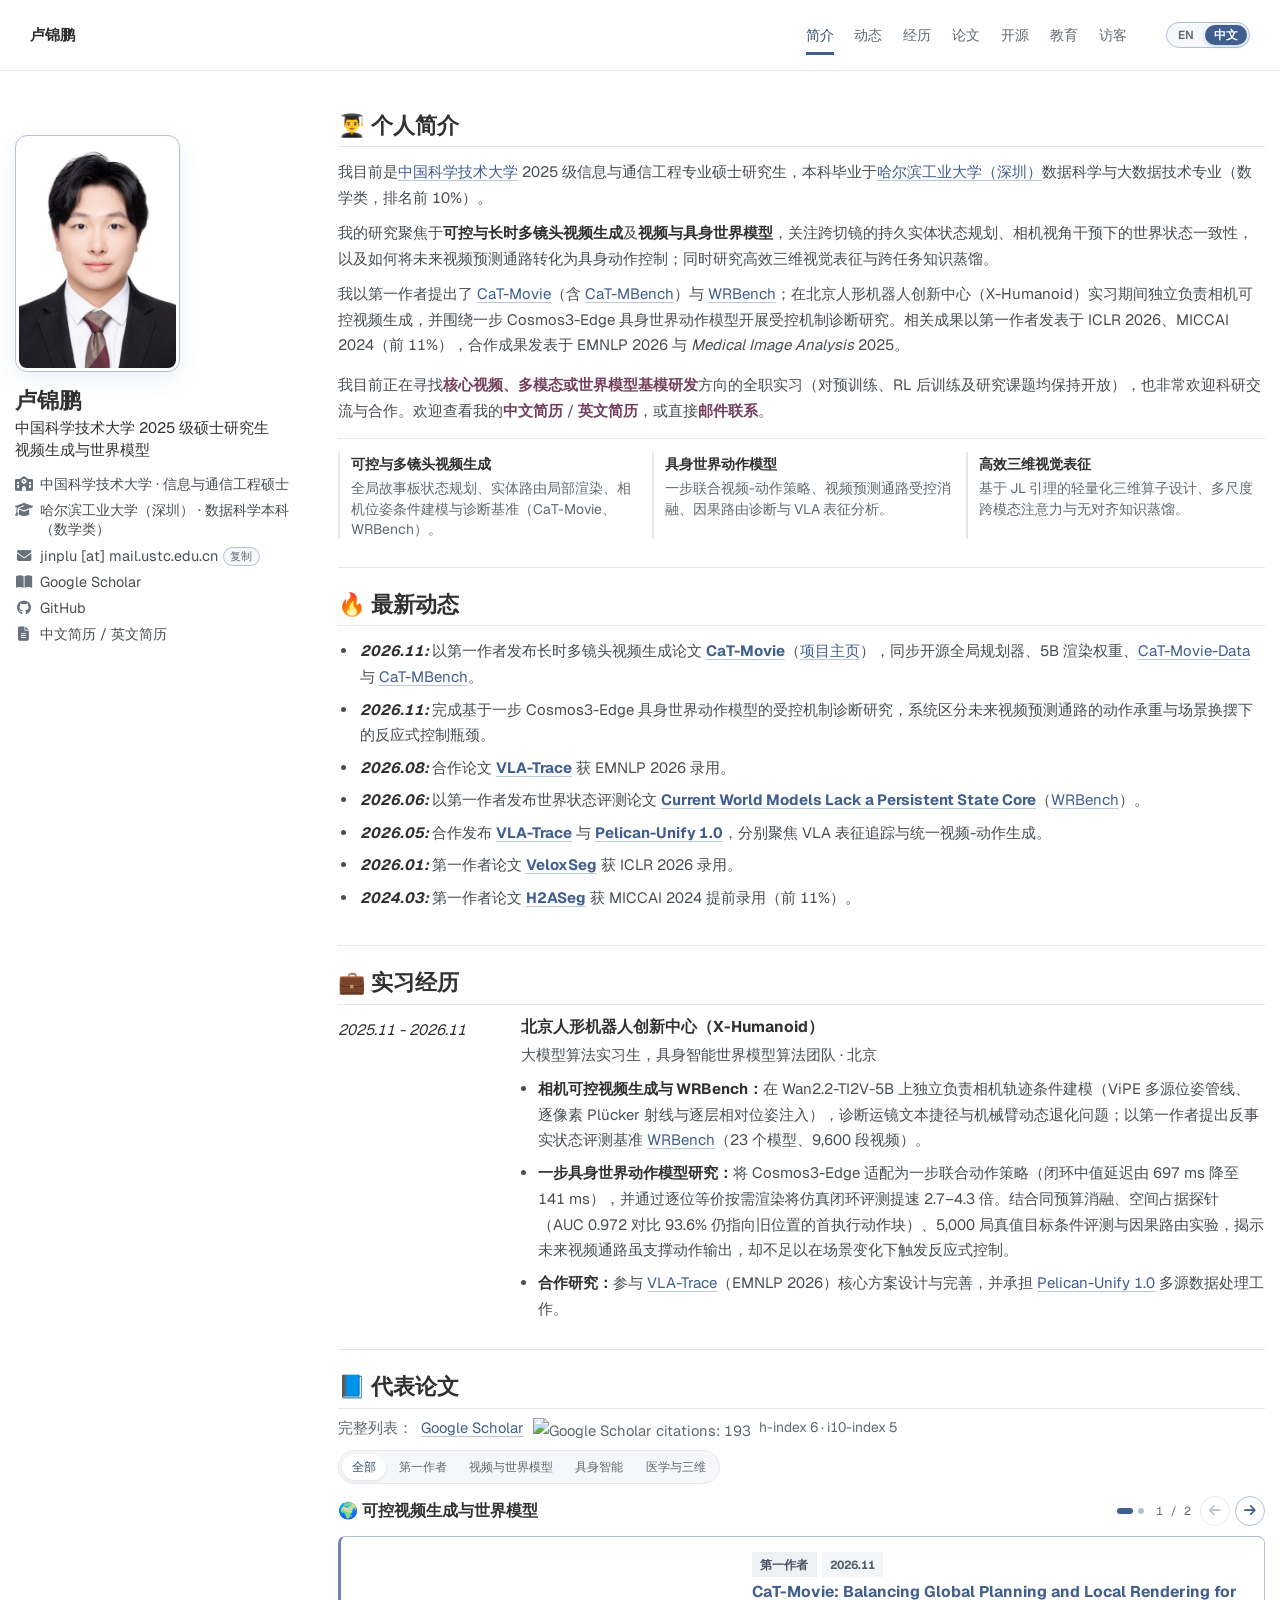
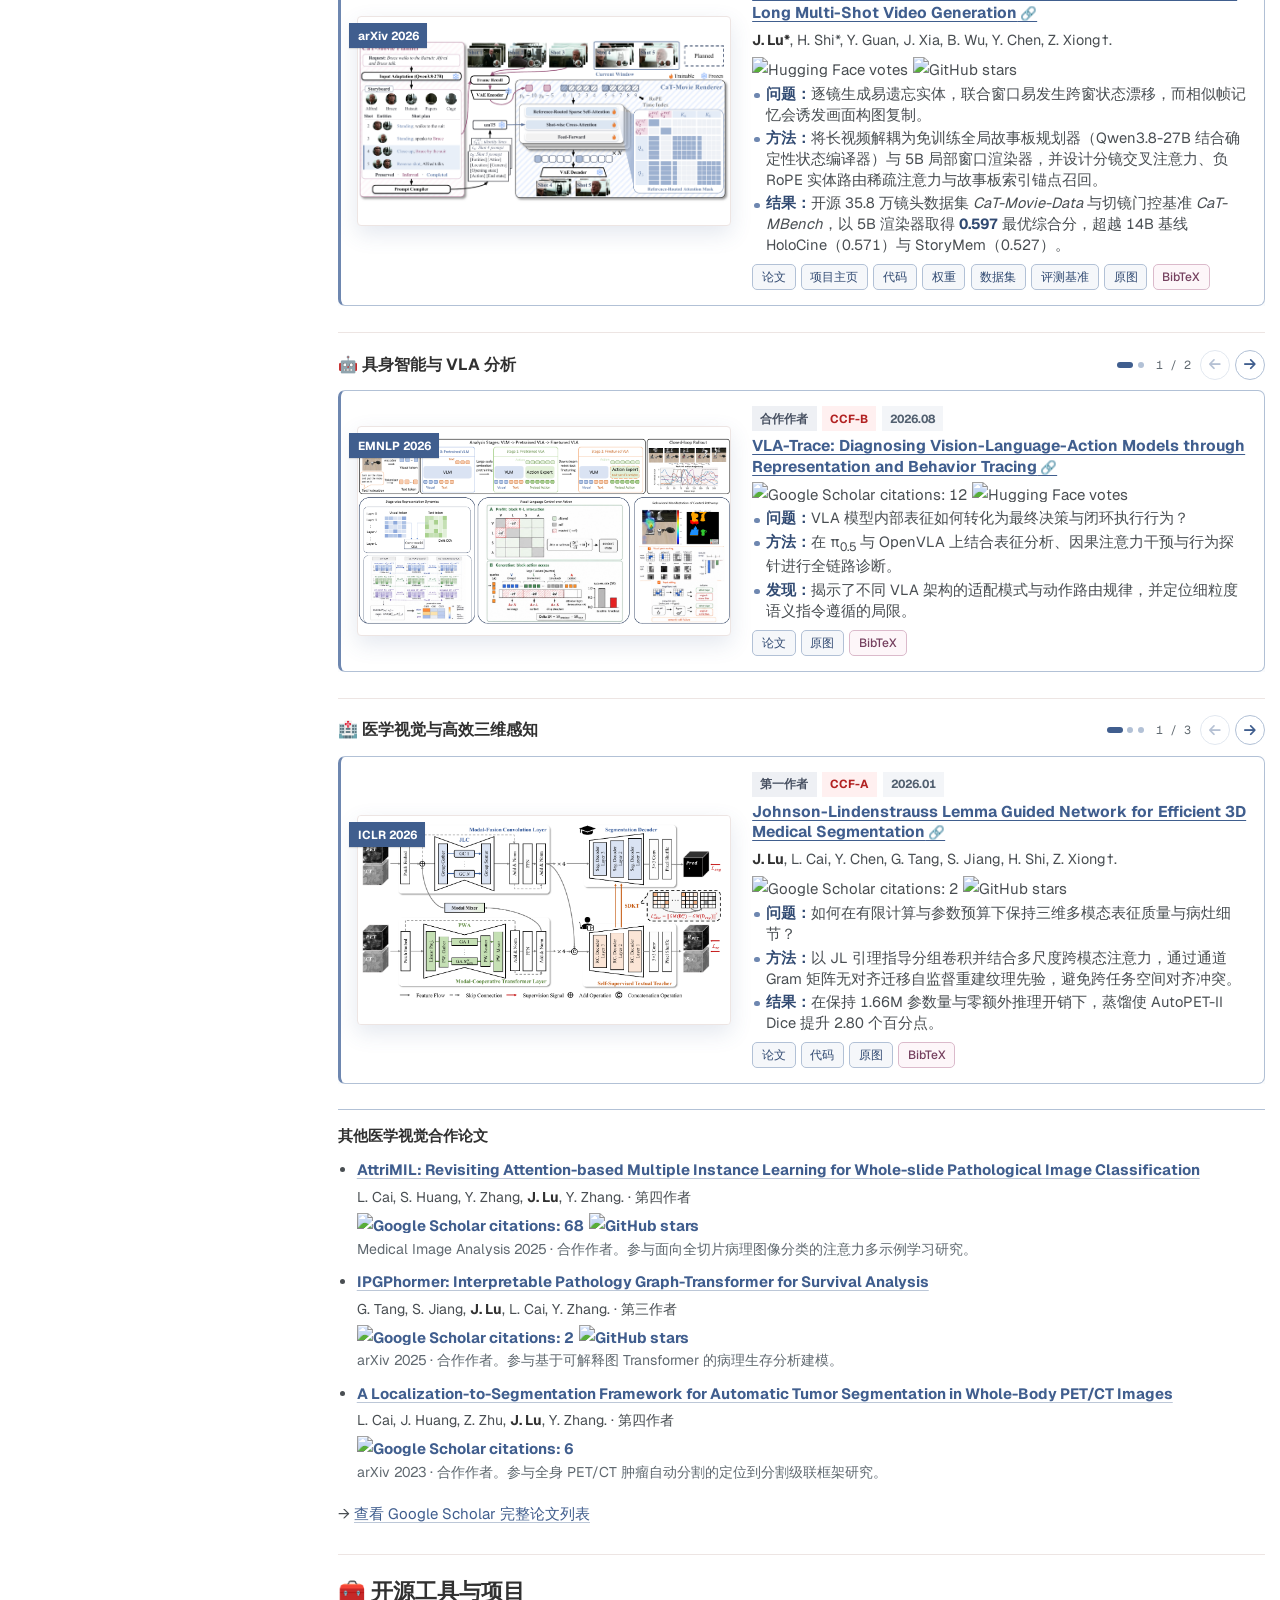
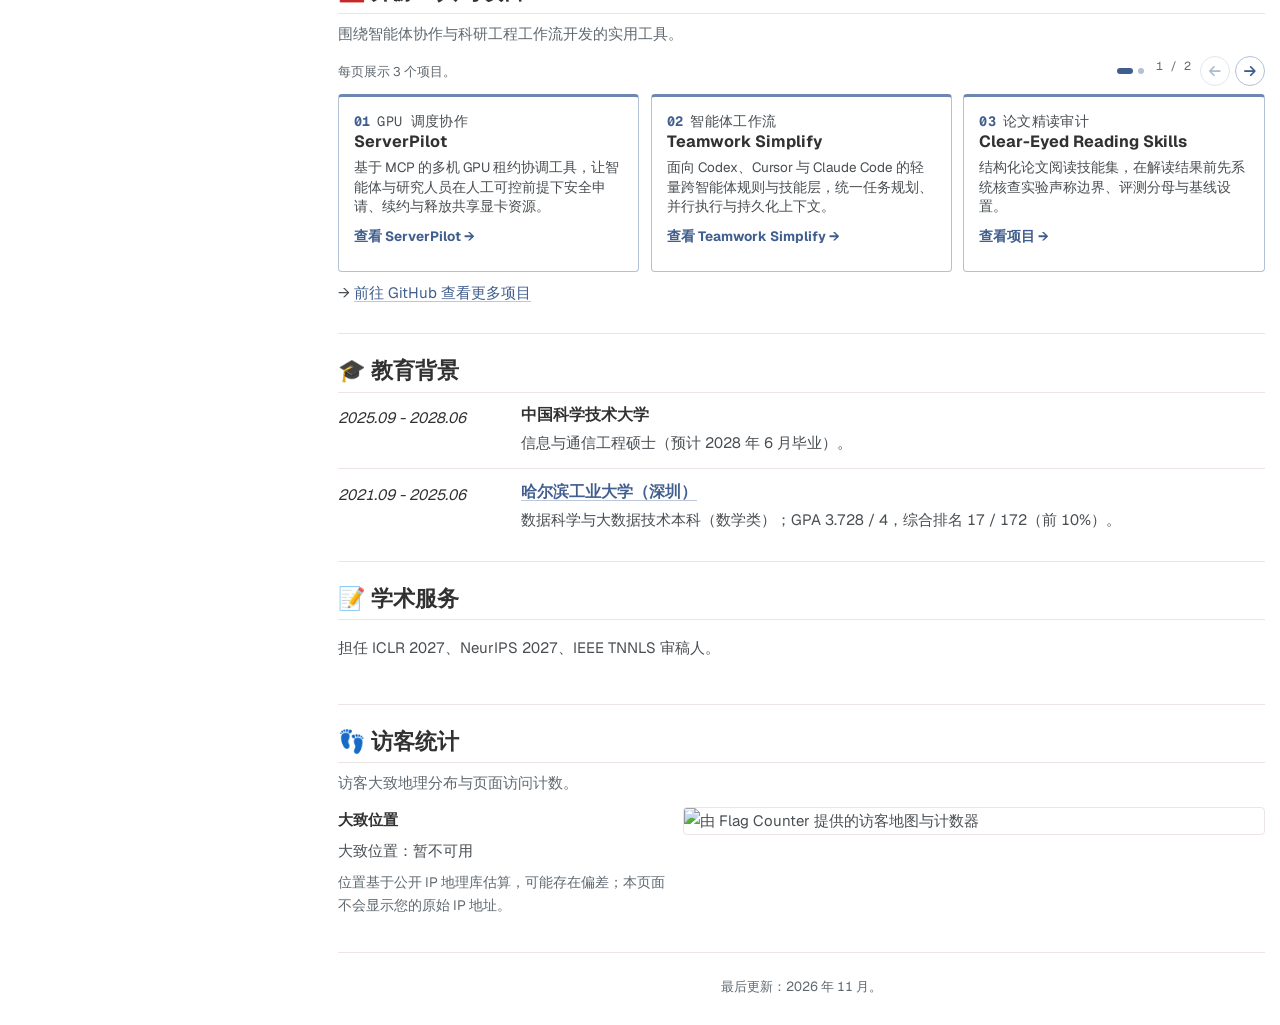
==== zh.html @ 99c49405 "Note 2025 M.S. cohort and remove bold emphasis on Cosmos3-Edge" ====
<!doctype html>
<html lang="zh-CN">
  <head>
    <meta charset="utf-8">
    <meta name="viewport" content="width=device-width, initial-scale=1">
    <title>卢锦鹏 | 可控视频生成与世界模型</title>
    <meta
      name="description"
      content="卢锦鹏，中国科学技术大学 2025 级硕士研究生，研究方向为可控与长时多镜头视频生成、视频与具身世界模型。"
    >
    <meta name="author" content="卢锦鹏">
    <meta property="og:title" content="卢锦鹏 | 学术个人主页">
    <meta property="og:description" content="可控多镜头视频生成、视频与具身世界模型及高效三维视觉表征。">
    <meta property="og:type" content="profile">
    <meta property="og:image" content="assets/img/profile.jpg">
    <link rel="alternate" hreflang="en" href="index.html">
    <link rel="alternate" hreflang="zh-CN" href="zh.html">
    <link rel="preconnect" href="https://fonts.googleapis.com">
    <link rel="preconnect" href="https://fonts.gstatic.com" crossorigin>
    <link href="https://fonts.googleapis.com/css2?family=Geist:wght@400;500;600;700&amp;family=Geist+Mono:wght@400;500&amp;display=swap" rel="stylesheet">
    <link rel="stylesheet" href="https://cdnjs.cloudflare.com/ajax/libs/font-awesome/6.5.2/css/all.min.css">
    <link rel="stylesheet" href="assets/css/styles.css?v=20261122-bilingual">
  </head>
  <body>
    <header class="site-header" id="site-header">
      <div class="scroll-progress" id="scroll-progress" aria-hidden="true"></div>
      <nav class="navbar" aria-label="主导航">
        <a class="brand" href="#about">卢锦鹏</a>
        <div class="nav-actions">
          <div class="lang-switch" role="group" aria-label="语言切换">
            <a class="lang-switch-btn" href="index.html" lang="en" data-lang-switch>EN</a>
            <a class="lang-switch-btn is-active" href="zh.html" lang="zh-CN" aria-current="page">中文</a>
          </div>
          <button class="nav-toggle" type="button" aria-label="展开或收起导航菜单" aria-expanded="false" aria-controls="primary-navigation">
            <span></span>
            <span></span>
            <span></span>
          </button>
        </div>
        <div class="nav-links" id="primary-navigation">
          <a href="#about">简介</a>
          <a href="#news">动态</a>
          <a href="#experience">经历</a>
          <a href="#publications">论文</a>
          <a href="#tools">开源</a>
          <a href="#education">教育</a>
          <a href="#visitors">访客</a>
        </div>
      </nav>
    </header>

    <main class="site-layout">
      <aside class="profile-column" aria-label="个人资料">
        <section class="profile-card">
          <img class="avatar" src="assets/img/profile.jpg" alt="卢锦鹏个人照片">
          <h1>卢锦鹏</h1>
          <p class="profile-role">中国科学技术大学 2025 级硕士研究生<br>视频生成与世界模型</p>

          <ul class="profile-links" aria-label="个人链接">
            <li>
              <i class="fa-solid fa-school" aria-hidden="true"></i>
              <span>中国科学技术大学 · 信息与通信工程硕士</span>
            </li>
            <li>
              <i class="fa-solid fa-graduation-cap" aria-hidden="true"></i>
              <span><a href="https://www.hitsz.edu.cn/" target="_blank" rel="noopener">哈尔滨工业大学（深圳）</a> · 数据科学本科（数学类）</span>
            </li>
            <li>
              <i class="fa-solid fa-envelope" aria-hidden="true"></i>
              <span class="email-row">
                <a href="mailto:jinplu@mail.ustc.edu.cn">jinplu [at] mail.ustc.edu.cn</a>
                <button class="copy-email-btn" type="button" id="copy-email-btn" data-email="jinplu@mail.ustc.edu.cn" aria-label="复制邮箱地址">复制</button>
              </span>
            </li>
            <li>
              <i class="fa-solid fa-book-open" aria-hidden="true"></i>
              <a href="https://scholar.google.com/citations?user=wnc_GPkAAAAJ&amp;hl=en" target="_blank" rel="noopener">
                Google Scholar
              </a>
            </li>
            <li>
              <i class="fa-brands fa-github" aria-hidden="true"></i>
              <a href="https://github.com/JinPLu?tab=repositories" target="_blank" rel="noopener">
                GitHub
              </a>
            </li>
            <li>
              <i class="fa-solid fa-file-lines" aria-hidden="true"></i>
              <span>
                <a href="docs/jinpeng-lu-cv-cn.pdf" target="_blank" rel="noopener">中文简历</a>
                /
                <a href="docs/jinpeng-lu-cv-en.pdf" target="_blank" rel="noopener">英文简历</a>
              </span>
            </li>
          </ul>
        </section>
      </aside>

      <div class="content-column">
        <section id="about" class="section about-section">
          <h2>👨‍🎓 个人简介</h2>
          <div class="about-copy">
            <p>
              我目前是<a href="https://www.ustc.edu.cn/" target="_blank" rel="noopener">中国科学技术大学</a> 2025 级信息与通信工程专业硕士研究生，本科毕业于<a href="https://www.hitsz.edu.cn/" target="_blank" rel="noopener">哈尔滨工业大学（深圳）</a>数据科学与大数据技术专业（数学类，排名前 10%）。
            </p>
            <p>
              我的研究聚焦于<strong>可控与长时多镜头视频生成</strong>及<strong>视频与具身世界模型</strong>，关注跨切镜的持久实体状态规划、相机视角干预下的世界状态一致性，以及如何将未来视频预测通路转化为具身动作控制；同时研究高效三维视觉表征与跨任务知识蒸馏。
            </p>
            <p>
              我以第一作者提出了 <a href="https://jinplu.github.io/CaT-Movie/" target="_blank" rel="noopener">CaT-Movie</a>（含 <a href="https://huggingface.co/datasets/JinPLU/CaT-MBench" target="_blank" rel="noopener">CaT-MBench</a>）与 <a href="https://jinplu.github.io/WRBench/" target="_blank" rel="noopener">WRBench</a>；在北京人形机器人创新中心（X-Humanoid）实习期间独立负责相机可控视频生成，并围绕一步 Cosmos3-Edge 具身世界动作模型开展受控机制诊断研究。相关成果以第一作者发表于 ICLR 2026、MICCAI 2024（前 11%），合作成果发表于 EMNLP 2026 与 <em>Medical Image Analysis</em> 2025。
            </p>
            <p class="current-focus">我目前正在寻找<strong>核心视频、多模态或世界模型基模研发</strong>方向的全职实习（对预训练、RL 后训练及研究课题均保持开放），也非常欢迎科研交流与合作。欢迎查看我的<a href="docs/jinpeng-lu-cv-cn.pdf" target="_blank" rel="noopener">中文简历</a> / <a href="docs/jinpeng-lu-cv-en.pdf" target="_blank" rel="noopener">英文简历</a>，或直接<a href="mailto:jinplu@mail.ustc.edu.cn">邮件联系</a>。</p>
          </div>

          <ul class="quick-facts" aria-label="研究方向">
            <li>
              <strong>可控与多镜头视频生成</strong>
              <span>全局故事板状态规划、实体路由局部渲染、相机位姿条件建模与诊断基准（CaT-Movie、WRBench）。</span>
            </li>
            <li>
              <strong>具身世界动作模型</strong>
              <span>一步联合视频-动作策略、视频预测通路受控消融、因果路由诊断与 VLA 表征分析。</span>
            </li>
            <li>
              <strong>高效三维视觉表征</strong>
              <span>基于 JL 引理的轻量化三维算子设计、多尺度跨模态注意力与无对齐知识蒸馏。</span>
            </li>
          </ul>
        </section>

        <section id="news" class="section reveal-item">
          <div class="section-heading">
            <h2>🔥 最新动态</h2>
          </div>
          <ul class="news-list">
            <li><time>2026.11</time><span>以第一作者发布长时多镜头视频生成论文 <strong><a href="https://arxiv.org/abs/2611.25620" target="_blank" rel="noopener">CaT-Movie</a></strong>（<a href="https://jinplu.github.io/CaT-Movie/" target="_blank" rel="noopener">项目主页</a>），同步开源全局规划器、5B 渲染权重、<a href="https://huggingface.co/datasets/JinPLU/CaT-Movie-Data" target="_blank" rel="noopener">CaT-Movie-Data</a> 与 <a href="https://huggingface.co/datasets/JinPLU/CaT-MBench" target="_blank" rel="noopener">CaT-MBench</a>。</span></li>
            <li><time>2026.11</time><span>完成基于一步 Cosmos3-Edge 具身世界动作模型的受控机制诊断研究，系统区分未来视频预测通路的动作承重与场景换摆下的反应式控制瓶颈。</span></li>
            <li><time>2026.08</time><span>合作论文 <strong><a href="https://arxiv.org/abs/2605.30117" target="_blank" rel="noopener">VLA-Trace</a></strong> 获 EMNLP 2026 录用。</span></li>
            <li><time>2026.06</time><span>以第一作者发布世界状态评测论文 <strong><a href="https://arxiv.org/abs/2606.20545" target="_blank" rel="noopener">Current World Models Lack a Persistent State Core</a></strong>（<a href="https://jinplu.github.io/WRBench/" target="_blank" rel="noopener">WRBench</a>）。</span></li>
            <li><time>2026.05</time><span>合作发布 <strong><a href="https://arxiv.org/abs/2605.30117" target="_blank" rel="noopener">VLA-Trace</a></strong> 与 <strong><a href="https://arxiv.org/abs/2605.15153" target="_blank" rel="noopener">Pelican-Unify 1.0</a></strong>，分别聚焦 VLA 表征追踪与统一视频-动作生成。</span></li>
            <li><time>2026.01</time><span>第一作者论文 <strong><a href="https://arxiv.org/abs/2509.22307" target="_blank" rel="noopener">VeloxSeg</a></strong> 获 ICLR 2026 录用。</span></li>
            <li><time>2024.03</time><span>第一作者论文 <strong><a href="https://doi.org/10.1007/978-3-031-72111-3_30" target="_blank" rel="noopener">H2ASeg</a></strong> 获 MICCAI 2024 提前录用（前 11%）。</span></li>
          </ul>
        </section>

        <section id="experience" class="section reveal-item">
          <div class="section-heading">
            <h2>💼 实习经历</h2>
          </div>
          <div class="timeline">
            <article class="timeline-item">
              <div class="timeline-date">2025.11 - 2026.11</div>
              <div>
                <h3>北京人形机器人创新中心（X-Humanoid）</h3>
                <p>大模型算法实习生，具身智能世界模型算法团队 · 北京</p>
                <ul class="experience-details">
                  <li><strong>相机可控视频生成与 WRBench：</strong>在 Wan2.2-TI2V-5B 上独立负责相机轨迹条件建模（ViPE 多源位姿管线、逐像素 Plücker 射线与逐层相对位姿注入），诊断运镜文本捷径与机械臂动态退化问题；以第一作者提出反事实状态评测基准 <a href="https://jinplu.github.io/WRBench/" target="_blank" rel="noopener">WRBench</a>（23 个模型、9,600 段视频）。</li>
                  <li><strong>一步具身世界动作模型研究：</strong>将 Cosmos3-Edge 适配为一步联合动作策略（闭环中值延迟由 697 ms 降至 141 ms），并通过逐位等价按需渲染将仿真闭环评测提速 2.7–4.3 倍。结合同预算消融、空间占据探针（AUC 0.972 对比 93.6% 仍指向旧位置的首执行动作块）、5,000 局真值目标条件评测与因果路由实验，揭示未来视频通路虽支撑动作输出，却不足以在场景变化下触发反应式控制。</li>
                  <li><strong>合作研究：</strong>参与 <a href="https://arxiv.org/abs/2605.30117" target="_blank" rel="noopener">VLA-Trace</a>（EMNLP 2026）核心方案设计与完善，并承担 <a href="https://arxiv.org/abs/2605.15153" target="_blank" rel="noopener">Pelican-Unify 1.0</a> 多源数据处理工作。</li>
                </ul>
              </div>
            </article>
          </div>
        </section>

        <section id="publications" class="section reveal-item">
          <div class="section-heading">
            <h2>📘 代表论文</h2>
            <div class="publications-toolbar">
              <p class="citation-overview">
                完整列表：<a href="https://scholar.google.com/citations?user=wnc_GPkAAAAJ&amp;hl=en" target="_blank" rel="noopener">Google Scholar</a>
                <a class="metric-link" href="https://scholar.google.com/citations?user=wnc_GPkAAAAJ&amp;hl=en" target="_blank" rel="noopener">
                  <img src="https://img.shields.io/badge/citations-193-blue?logo=google-scholar&amp;logoColor=white&amp;style=flat-square" alt="Google Scholar citations: 193">
                </a>
                <span class="citation-stats">h-index 6 · i10-index 5</span>
              </p>
              <div class="pub-filter-tabs" role="toolbar" aria-label="论文筛选">
                <button class="pub-filter-tab is-active" type="button" data-pub-filter="all">全部</button>
                <button class="pub-filter-tab" type="button" data-pub-filter="first">第一作者</button>
                <button class="pub-filter-tab" type="button" data-pub-filter="video">视频与世界模型</button>
                <button class="pub-filter-tab" type="button" data-pub-filter="embodied">具身智能</button>
                <button class="pub-filter-tab" type="button" data-pub-filter="medical">医学与三维</button>
              </div>
            </div>
          </div>

          <div class="publication-fields">
            <div class="publication-field" data-topic-group="video">
              <div class="publication-field-header">
                <h3 class="publication-field-heading">🌍 可控视频生成与世界模型</h3>
                <div class="publication-rail-controls" aria-label="视频生成论文切换">
                  <span class="publication-rail-counter" data-publication-counter aria-live="polite">1 / 2</span>
                  <button class="publication-rail-button" type="button" data-publication-control="previous" aria-label="上一篇视频生成论文">
                    <i class="fa-solid fa-arrow-left" aria-hidden="true"></i>
                  </button>
                  <button class="publication-rail-button" type="button" data-publication-control="next" aria-label="下一篇视频生成论文">
                    <i class="fa-solid fa-arrow-right" aria-hidden="true"></i>
                  </button>
                </div>
              </div>
              <div class="publication-list publication-rail" data-publication-rail tabindex="0" aria-label="视频生成与世界模型论文列表">
                <article class="publication" data-topic="video" data-role="first">
                  <a class="pub-figure" href="assets/papers/cat-movie-overview.png" data-lightbox-img="assets/papers/cat-movie-overview.png" data-lightbox-title="CaT-Movie 框架总览" target="_blank" rel="noopener" aria-label="查看 CaT-Movie 框架总览图">
                    <span class="badge badge-primary">arXiv 2026</span>
                    <img src="assets/papers/cat-movie-overview.png" alt="CaT-Movie 框架总览图：全局故事板规划器、锚点召回与局部窗口渲染器">
                  </a>
                  <div class="pub-body">
                    <div class="pub-meta">
                      <span class="badge badge-role">第一作者</span>
                      <span class="badge badge-period">2026.11</span>
                    </div>
                    <h3><a href="https://arxiv.org/abs/2611.25620" target="_blank" rel="noopener">CaT-Movie: Balancing Global Planning and Local Rendering for Long Multi-Shot Video Generation</a></h3>
                    <p class="authors"><strong>J. Lu*</strong>, H. Shi*, Y. Guan, J. Xia, B. Wu, Y. Chen, Z. Xiong†.</p>
                    <div class="pub-metrics" aria-label="论文指标">
                      <a class="metric-link" href="https://huggingface.co/papers/2611.25620" target="_blank" rel="noopener">
                        <img src="https://img.shields.io/badge/dynamic/json?style=flat-square&amp;label=HF%20votes&amp;query=upvotes&amp;url=https%3A%2F%2Fhuggingface.co%2Fapi%2Fpapers%2F2611.25620&amp;color=405e8e" alt="Hugging Face votes">
                      </a>
                      <a class="metric-link" href="https://github.com/JinPLu/CaT-Movie" target="_blank" rel="noopener">
                        <img src="https://img.shields.io/github/stars/JinPLu/CaT-Movie?style=flat-square&amp;label=Stars&amp;color=405e8e" alt="GitHub stars">
                      </a>
                    </div>
                    <ul class="pub-summary" aria-label="论文摘要">
                      <li><strong>问题：</strong>逐镜生成易遗忘实体，联合窗口易发生跨窗状态漂移，而相似帧记忆会诱发画面构图复制。</li>
                      <li><strong>方法：</strong>将长视频解耦为免训练全局故事板规划器（Qwen3.8-27B 结合确定性状态编译器）与 5B 局部窗口渲染器，并设计分镜交叉注意力、负 RoPE 实体路由稀疏注意力与故事板索引锚点召回。</li>
                      <li><strong>结果：</strong>开源 35.8 万镜头数据集 <em>CaT-Movie-Data</em> 与切镜门控基准 <em>CaT-MBench</em>，以 5B 渲染器取得 <strong>0.597</strong> 最优综合分，超越 14B 基线 HoloCine（0.571）与 StoryMem（0.527）。</li>
                    </ul>
                    <div class="pub-links">
                      <a href="https://arxiv.org/abs/2611.25620" target="_blank" rel="noopener">论文</a>
                      <a href="https://jinplu.github.io/CaT-Movie/" target="_blank" rel="noopener">项目主页</a>
                      <a href="https://github.com/JinPLu/CaT-Movie" target="_blank" rel="noopener">代码</a>
                      <a href="https://huggingface.co/JinPLU/CaT-Movie" target="_blank" rel="noopener">权重</a>
                      <a href="https://huggingface.co/datasets/JinPLU/CaT-Movie-Data" target="_blank" rel="noopener">数据集</a>
                      <a href="https://huggingface.co/datasets/JinPLU/CaT-MBench" target="_blank" rel="noopener">评测基准</a>
                      <a href="assets/papers/cat-movie-overview.png" target="_blank" rel="noopener">原图</a>
                      <button class="bibtex-toggle" type="button" data-bibtex-toggle="bib-catmovie" aria-expanded="false">BibTeX</button>
                    </div>
                    <div class="bibtex-drawer" id="bib-catmovie" hidden>
                      <div class="bibtex-drawer-head">
                        <span>BibTeX</span>
                        <button class="bibtex-copy-btn" type="button" data-bibtex-copy="bib-catmovie">复制</button>
                      </div>
                      <pre>@article{lu2026catmovie,
  title={CaT-Movie: Balancing Global Planning and Local Rendering for Long Multi-Shot Video Generation},
  author={Lu, Jinpeng and Shi, Haoyuan and Guan, Yuanshen and Xia, Jiyuan and Wu, Bin and Chen, Yinda and Xiong, Zhiwei},
  journal={arXiv preprint arXiv:2611.25620},
  year={2026}
}</pre>
                    </div>
                  </div>
                </article>

                <article class="publication" data-topic="video" data-role="first">
                  <a class="pub-figure" href="assets/papers/wrbench-teaser.pdf" data-lightbox-img="assets/papers/previews/wrbench-teaser.png" data-lightbox-title="WRBench：视角变化下的世界状态持久性评测" target="_blank" rel="noopener" aria-label="查看 WRBench 原图">
                    <span class="badge badge-primary">arXiv 2026</span>
                    <img src="assets/papers/previews/wrbench-teaser.png" alt="WRBench 原图：视角变化与状态一致性评测" loading="lazy">
                  </a>
                  <div class="pub-body">
                    <div class="pub-meta">
                      <span class="badge badge-role">第一作者</span>
                      <span class="badge badge-period">2026.06</span>
                    </div>
                    <h3><a href="https://arxiv.org/abs/2606.20545" target="_blank" rel="noopener">Current World Models Lack a Persistent State Core</a></h3>
                    <p class="authors"><strong>J. Lu</strong>, D. Zhu, H. Shi, L. Cai, G. Tang, Y. Chen, J. Cao, D. Tang, Y. Zhang, Y. Dai, X. Ju†.</p>
                    <div class="pub-metrics" aria-label="论文指标">
                      <a class="metric-link" href="https://scholar.google.com/citations?view_op=view_citation&amp;hl=en&amp;user=wnc_GPkAAAAJ&amp;pagesize=100&amp;citation_for_view=wnc_GPkAAAAJ:YsMSGLbcyi4C" target="_blank" rel="noopener">
                        <img src="https://img.shields.io/badge/citations-14-blue?logo=google-scholar&amp;logoColor=white&amp;style=flat-square" alt="Google Scholar citations: 14">
                      </a>
                      <a class="metric-link" href="https://huggingface.co/papers/2606.20545" target="_blank" rel="noopener">
                        <img src="https://img.shields.io/badge/dynamic/json?style=flat-square&amp;label=HF%20votes&amp;query=upvotes&amp;url=https%3A%2F%2Fhuggingface.co%2Fapi%2Fpapers%2F2606.20545&amp;color=405e8e" alt="Hugging Face votes">
                      </a>
                      <a class="metric-link" href="https://github.com/JinPLu/WRBench" target="_blank" rel="noopener">
                        <img src="https://img.shields.io/github/stars/JinPLu/WRBench?style=flat-square&amp;label=Stars&amp;color=405e8e" alt="GitHub stars">
                      </a>
                    </div>
                    <ul class="pub-summary" aria-label="论文摘要">
                      <li><strong>问题：</strong>当相机运动仅改变观察视角时，视频渲染是否真正与底层世界状态演化解耦？</li>
                      <li><strong>方法：</strong>WRBench 统一适配位姿、动作、几何渲染与文本四类原生相机接口，系统拆分相机执行、视觉完整性、可见演化、重现支持与条件终点一致性。</li>
                      <li><strong>发现：</strong>覆盖 23 个模型、9,600 段视频的评测表明，视角移开再返回会显著干扰事件演化，画面质量与重现率提升并不保证终点状态正确。</li>
                    </ul>
                    <div class="pub-links">
                      <a href="https://arxiv.org/abs/2606.20545" target="_blank" rel="noopener">论文</a>
                      <a href="https://jinplu.github.io/WRBench/" target="_blank" rel="noopener">项目主页</a>
                      <a href="https://github.com/JinPLu/WRBench" target="_blank" rel="noopener">代码</a>
                      <a href="https://huggingface.co/collections/WRBench/wrbench-current-world-models-lack-a-persistent-state-core-6a365c717251293c9fc2cc26" target="_blank" rel="noopener">评测资源</a>
                      <a href="https://huggingface.co/spaces/WRBench/wrbench-leaderboard" target="_blank" rel="noopener">榜单</a>
                      <a href="assets/papers/wrbench-teaser.pdf" target="_blank" rel="noopener">原图</a>
                      <button class="bibtex-toggle" type="button" data-bibtex-toggle="bib-wrbench" aria-expanded="false">BibTeX</button>
                    </div>
                    <div class="bibtex-drawer" id="bib-wrbench" hidden>
                      <div class="bibtex-drawer-head">
                        <span>BibTeX</span>
                        <button class="bibtex-copy-btn" type="button" data-bibtex-copy="bib-wrbench">复制</button>
                      </div>
                      <pre>@article{lu2026wrbench,
  title={Current World Models Lack a Persistent State Core},
  author={Lu, Jinpeng and Zhu, Dexu and Shi, Haoyuan and Cai, Linghan and Tang, Guo and Chen, Yinda and Cao, Jie and Tang, Duyu and Zhang, Yi and Dai, Yong and Ju, Xiaozhu},
  journal={arXiv preprint arXiv:2606.20545},
  year={2026}
}</pre>
                    </div>
                  </div>
                </article>
              </div>
            </div>

            <div class="publication-field" data-topic-group="embodied">
              <div class="publication-field-header">
                <h3 class="publication-field-heading">🤖 具身智能与 VLA 分析</h3>
                <div class="publication-rail-controls" aria-label="具身智能论文切换">
                  <span class="publication-rail-counter" data-publication-counter aria-live="polite">1 / 2</span>
                  <button class="publication-rail-button" type="button" data-publication-control="previous" aria-label="上一篇具身智能论文">
                    <i class="fa-solid fa-arrow-left" aria-hidden="true"></i>
                  </button>
                  <button class="publication-rail-button" type="button" data-publication-control="next" aria-label="下一篇具身智能论文">
                    <i class="fa-solid fa-arrow-right" aria-hidden="true"></i>
                  </button>
                </div>
              </div>
              <div class="publication-list publication-rail" data-publication-rail tabindex="0" aria-label="具身智能论文列表">
                <article class="publication" data-topic="embodied" data-role="collab">
                  <a class="pub-figure" href="assets/papers/vlatrace-framework.pdf" data-lightbox-img="assets/papers/previews/vlatrace-framework.png" data-lightbox-title="VLA-Trace 诊断框架" target="_blank" rel="noopener" aria-label="查看 VLA-Trace 原图">
                    <span class="badge badge-primary">EMNLP 2026</span>
                    <img src="assets/papers/previews/vlatrace-framework.png" alt="VLA-Trace 原图：表征与行为追踪框架" loading="lazy">
                  </a>
                  <div class="pub-body">
                    <div class="pub-meta">
                      <span class="badge badge-role">合作作者</span>
                      <span class="badge badge-ccf">CCF-B</span>
                      <span class="badge badge-period">2026.08</span>
                    </div>
                    <h3><a href="https://arxiv.org/abs/2605.30117" target="_blank" rel="noopener">VLA-Trace: Diagnosing Vision-Language-Action Models through Representation and Behavior Tracing</a></h3>
                    <div class="pub-metrics" aria-label="论文指标">
                      <a class="metric-link" href="https://scholar.google.com/citations?view_op=view_citation&amp;hl=en&amp;user=wnc_GPkAAAAJ&amp;pagesize=100&amp;citation_for_view=wnc_GPkAAAAJ:W7OEmFMy1HYC" target="_blank" rel="noopener">
                        <img src="https://img.shields.io/badge/citations-12-blue?logo=google-scholar&amp;logoColor=white&amp;style=flat-square" alt="Google Scholar citations: 12">
                      </a>
                      <a class="metric-link" href="https://huggingface.co/papers/2605.30117" target="_blank" rel="noopener">
                        <img src="https://img.shields.io/badge/dynamic/json?style=flat-square&amp;label=HF%20votes&amp;query=upvotes&amp;url=https%3A%2F%2Fhuggingface.co%2Fapi%2Fpapers%2F2605.30117&amp;color=405e8e" alt="Hugging Face votes">
                      </a>
                    </div>
                    <ul class="pub-summary" aria-label="论文摘要">
                      <li><strong>问题：</strong>VLA 模型内部表征如何转化为最终决策与闭环执行行为？</li>
                      <li><strong>方法：</strong>在 π<sub>0.5</sub> 与 OpenVLA 上结合表征分析、因果注意力干预与行为探针进行全链路诊断。</li>
                      <li><strong>发现：</strong>揭示了不同 VLA 架构的适配模式与动作路由规律，并定位细粒度语义指令遵循的局限。</li>
                    </ul>
                    <div class="pub-links">
                      <a href="https://arxiv.org/abs/2605.30117" target="_blank" rel="noopener">论文</a>
                      <a href="assets/papers/vlatrace-framework.pdf" target="_blank" rel="noopener">原图</a>
                      <button class="bibtex-toggle" type="button" data-bibtex-toggle="bib-vlatrace" aria-expanded="false">BibTeX</button>
                    </div>
                    <div class="bibtex-drawer" id="bib-vlatrace" hidden>
                      <div class="bibtex-drawer-head">
                        <span>BibTeX</span>
                        <button class="bibtex-copy-btn" type="button" data-bibtex-copy="bib-vlatrace">复制</button>
                      </div>
                      <pre>@inproceedings{shi2026vlatrace,
  title={VLA-Trace: Diagnosing Vision-Language-Action Models through Representation and Behavior Tracing},
  author={Shi, Haoyuan and others},
  booktitle={EMNLP},
  year={2026}
}</pre>
                    </div>
                  </div>
                </article>

                <article class="publication" data-topic="embodied" data-role="collab">
                  <a class="pub-figure" href="assets/papers/pelican-unified-ac.pdf" data-lightbox-img="assets/papers/previews/pelican-unified-ac.png" data-lightbox-title="Pelican-Unify 1.0 架构图" target="_blank" rel="noopener" aria-label="查看 Pelican-Unify 原图">
                    <span class="badge badge-primary">arXiv 2026</span>
                    <img src="assets/papers/previews/pelican-unified-ac.png" alt="Pelican-Unify 原图：统一具身智能模型组件" loading="lazy">
                  </a>
                  <div class="pub-body">
                    <div class="pub-meta">
                      <span class="badge badge-role">合作作者</span>
                      <span class="badge badge-period">2026.05</span>
                    </div>
                    <h3><a href="https://arxiv.org/abs/2605.15153" target="_blank" rel="noopener">Pelican-Unify 1.0: A Unified Embodied Intelligence Model</a></h3>
                    <div class="pub-metrics" aria-label="论文指标">
                      <a class="metric-link" href="https://scholar.google.com/citations?view_op=view_citation&amp;hl=en&amp;user=wnc_GPkAAAAJ&amp;pagesize=100&amp;citation_for_view=wnc_GPkAAAAJ:eQOLeE2rZwMC" target="_blank" rel="noopener">
                        <img src="https://img.shields.io/badge/citations-9-blue?logo=google-scholar&amp;logoColor=white&amp;style=flat-square" alt="Google Scholar citations: 9">
                      </a>
                      <a class="metric-link" href="https://huggingface.co/papers/2605.15153" target="_blank" rel="noopener">
                        <img src="https://img.shields.io/badge/dynamic/json?style=flat-square&amp;label=HF%20votes&amp;query=upvotes&amp;url=https%3A%2F%2Fhuggingface.co%2Fapi%2Fpapers%2F2605.15153&amp;color=405e8e" alt="Hugging Face votes">
                      </a>
                    </div>
                    <ul class="pub-summary" aria-label="论文摘要">
                      <li><strong>问题：</strong>单一具身基座模型能否打通视觉理解、推理、未来想象与动作生成？</li>
                      <li><strong>方法：</strong>基于共享视觉语言模型底座，进一步实现未来视频与动作的联合生成。</li>
                      <li><strong>训练：</strong>联合优化语言、视频预测与动作控制目标，而非割裂训练专用子模型。</li>
                    </ul>
                    <div class="pub-links">
                      <a href="https://arxiv.org/abs/2605.15153" target="_blank" rel="noopener">论文</a>
                      <a href="assets/papers/pelican-unified-ac.pdf" target="_blank" rel="noopener">原图</a>
                      <button class="bibtex-toggle" type="button" data-bibtex-toggle="bib-pelican" aria-expanded="false">BibTeX</button>
                    </div>
                    <div class="bibtex-drawer" id="bib-pelican" hidden>
                      <div class="bibtex-drawer-head">
                        <span>BibTeX</span>
                        <button class="bibtex-copy-btn" type="button" data-bibtex-copy="bib-pelican">复制</button>
                      </div>
                      <pre>@article{zhang2026pelican,
  title={Pelican-Unify 1.0: A Unified Embodied Intelligence Model for Understanding, Reasoning, Imagination and Action},
  author={Zhang, Yi and others},
  journal={arXiv preprint arXiv:2605.15153},
  year={2026}
}</pre>
                    </div>
                  </div>
                </article>
              </div>
            </div>

            <div class="publication-field" data-topic-group="medical">
              <div class="publication-field-header">
                <h3 class="publication-field-heading">🏥 医学视觉与高效三维感知</h3>
                <div class="publication-rail-controls" aria-label="医学与三维视觉论文切换">
                  <span class="publication-rail-counter" data-publication-counter aria-live="polite">1 / 3</span>
                  <button class="publication-rail-button" type="button" data-publication-control="previous" aria-label="上一篇医学与三维论文">
                    <i class="fa-solid fa-arrow-left" aria-hidden="true"></i>
                  </button>
                  <button class="publication-rail-button" type="button" data-publication-control="next" aria-label="下一篇医学与三维论文">
                    <i class="fa-solid fa-arrow-right" aria-hidden="true"></i>
                  </button>
                </div>
              </div>
              <div class="publication-list publication-rail" data-publication-rail tabindex="0" aria-label="医学视觉与三维感知论文列表">
                <article class="publication" data-topic="medical" data-role="first">
                  <a class="pub-figure" href="assets/papers/veloxseg-overview.pdf" data-lightbox-img="assets/papers/previews/veloxseg-overview.png" data-lightbox-title="VeloxSeg 架构总览（ICLR 2026）" target="_blank" rel="noopener" aria-label="查看 VeloxSeg 原图">
                    <span class="badge badge-primary">ICLR 2026</span>
                    <img src="assets/papers/previews/veloxseg-overview.png" alt="VeloxSeg 架构总览原图" loading="lazy">
                  </a>
                  <div class="pub-body">
                    <div class="pub-meta">
                      <span class="badge badge-role">第一作者</span>
                      <span class="badge badge-ccf">CCF-A</span>
                      <span class="badge badge-period">2026.01</span>
                    </div>
                    <h3><a href="https://arxiv.org/abs/2509.22307" target="_blank" rel="noopener">Johnson-Lindenstrauss Lemma Guided Network for Efficient 3D Medical Segmentation</a></h3>
                    <p class="authors"><strong>J. Lu</strong>, L. Cai, Y. Chen, G. Tang, S. Jiang, H. Shi, Z. Xiong†.</p>
                    <div class="pub-metrics" aria-label="论文指标">
                      <a class="metric-link" href="https://scholar.google.com/citations?view_op=view_citation&amp;hl=en&amp;user=wnc_GPkAAAAJ&amp;pagesize=100&amp;citation_for_view=wnc_GPkAAAAJ:WF5omc3nYNoC" target="_blank" rel="noopener">
                        <img src="https://img.shields.io/badge/citations-2-blue?logo=google-scholar&amp;logoColor=white&amp;style=flat-square" alt="Google Scholar citations: 2">
                      </a>
                      <a class="metric-link" href="https://github.com/JinPLu/VeloxSeg" target="_blank" rel="noopener">
                        <img src="https://img.shields.io/github/stars/JinPLu/VeloxSeg?style=flat-square&amp;label=Stars&amp;color=405e8e" alt="GitHub stars">
                      </a>
                    </div>
                    <ul class="pub-summary" aria-label="论文摘要">
                      <li><strong>问题：</strong>如何在有限计算与参数预算下保持三维多模态表征质量与病灶细节？</li>
                      <li><strong>方法：</strong>以 JL 引理指导分组卷积并结合多尺度跨模态注意力，通过通道 Gram 矩阵无对齐迁移自监督重建纹理先验，避免跨任务空间对齐冲突。</li>
                      <li><strong>结果：</strong>在保持 1.66M 参数量与零额外推理开销下，蒸馏使 AutoPET-II Dice 提升 2.80 个百分点。</li>
                    </ul>
                    <div class="pub-links">
                      <a href="https://arxiv.org/abs/2509.22307" target="_blank" rel="noopener">论文</a>
                      <a href="https://github.com/JinPLu/VeloxSeg" target="_blank" rel="noopener">代码</a>
                      <a href="assets/papers/veloxseg-overview.pdf" target="_blank" rel="noopener">原图</a>
                      <button class="bibtex-toggle" type="button" data-bibtex-toggle="bib-veloxseg" aria-expanded="false">BibTeX</button>
                    </div>
                    <div class="bibtex-drawer" id="bib-veloxseg" hidden>
                      <div class="bibtex-drawer-head">
                        <span>BibTeX</span>
                        <button class="bibtex-copy-btn" type="button" data-bibtex-copy="bib-veloxseg">复制</button>
                      </div>
                      <pre>@inproceedings{lu2026veloxseg,
  title={Johnson-Lindenstrauss Lemma Guided Network for Efficient 3D Medical Segmentation},
  author={Lu, Jinpeng and Cai, Linghan and Chen, Yinda and Tang, Guo and Jiang, Songhan and Shi, Haoyuan and Xiong, Zhiwei},
  booktitle={ICLR},
  year={2026}
}</pre>
                    </div>
                  </div>
                </article>

                <article class="publication" data-topic="medical" data-role="first">
                  <a class="pub-figure" href="assets/papers/dinov3-petct-feature.pdf" data-lightbox-img="assets/papers/previews/dinov3-petct-feature.png" data-lightbox-title="DINOv3 医学视觉特征分析" target="_blank" rel="noopener" aria-label="查看 DINOv3 医学视觉特征原图">
                    <span class="badge badge-primary">arXiv 2025</span>
                    <img src="assets/papers/previews/dinov3-petct-feature.png" alt="DINOv3 PET/CT 特征原图" loading="lazy">
                  </a>
                  <div class="pub-body">
                    <div class="pub-meta">
                      <span class="badge badge-role">共同一作</span>
                      <span class="badge badge-period">2025.09</span>
                    </div>
                    <h3><a href="https://arxiv.org/abs/2509.06467" target="_blank" rel="noopener">Does DINOv3 Set a New Medical Vision Standard?</a></h3>
                    <p class="authors">C. Liu*, Y. Chen*, H. Shi*, <strong>J. Lu*</strong>, B. Jian*, J. Pan*, L. Cai*, et al.</p>
                    <div class="pub-metrics" aria-label="论文指标">
                      <a class="metric-link" href="https://scholar.google.com/citations?view_op=view_citation&amp;hl=en&amp;user=wnc_GPkAAAAJ&amp;pagesize=100&amp;citation_for_view=wnc_GPkAAAAJ:2osOgNQ5qMEC" target="_blank" rel="noopener">
                        <img src="https://img.shields.io/badge/citations-61-blue?logo=google-scholar&amp;logoColor=white&amp;style=flat-square" alt="Google Scholar citations: 61">
                      </a>
                      <a class="metric-link" href="https://huggingface.co/papers/2509.06467" target="_blank" rel="noopener">
                        <img src="https://img.shields.io/badge/dynamic/json?style=flat-square&amp;label=HF%20votes&amp;query=upvotes&amp;url=https%3A%2F%2Fhuggingface.co%2Fapi%2Fpapers%2F2509.06467&amp;color=405e8e" alt="Hugging Face votes">
                      </a>
                    </div>
                    <ul class="pub-summary" aria-label="论文摘要">
                      <li><strong>问题：</strong>自然图像自监督预训练能否为医学影像任务提供通用的视觉基础表征？</li>
                      <li><strong>方法：</strong>将冻结的 DINOv3 特征系统适配至二维/三维医学分类与三维分割任务，横向对比模型规模与输入分辨率。</li>
                      <li><strong>结果：</strong>在部分任务上超越专用医学模型，但规模缩放收益存在分化，在病理、电镜与 PET 模态上仍存在迁移局限。</li>
                    </ul>
                    <div class="pub-links">
                      <a href="https://arxiv.org/abs/2509.06467" target="_blank" rel="noopener">论文</a>
                      <a href="https://huggingface.co/papers/2509.06467" target="_blank" rel="noopener">HF 论文页</a>
                      <a href="assets/papers/dinov3-petct-feature.pdf" target="_blank" rel="noopener">原图</a>
                      <button class="bibtex-toggle" type="button" data-bibtex-toggle="bib-dinov3" aria-expanded="false">BibTeX</button>
                    </div>
                    <div class="bibtex-drawer" id="bib-dinov3" hidden>
                      <div class="bibtex-drawer-head">
                        <span>BibTeX</span>
                        <button class="bibtex-copy-btn" type="button" data-bibtex-copy="bib-dinov3">复制</button>
                      </div>
                      <pre>@article{liu2025dinov3med,
  title={Does DINOv3 Set a New Medical Vision Standard?},
  author={Liu, Che and Chen, Yinda and Shi, Haoyuan and Lu, Jinpeng and others},
  journal={arXiv preprint arXiv:2509.06467},
  year={2025}
}</pre>
                    </div>
                  </div>
                </article>

                <article class="publication" data-topic="medical" data-role="first">
                  <a class="pub-figure" href="assets/papers/h2aseg-overview.png" data-lightbox-img="assets/papers/h2aseg-overview.png" data-lightbox-title="H2ASeg 架构总览（MICCAI 2024）" target="_blank" rel="noopener" aria-label="查看 H2ASeg 原图">
                    <span class="badge badge-primary">MICCAI 2024</span>
                    <img src="assets/papers/h2aseg-overview.png" alt="H2ASeg 原图：PET/CT 分层自适应交互架构" loading="lazy">
                  </a>
                  <div class="pub-body">
                    <div class="pub-meta">
                      <span class="badge badge-role">第一作者</span>
                      <a class="badge badge-ccf" href="https://conferences.miccai.org/2024/en/Update-on-MICCAI-2024-Paper-Reviews.html" target="_blank" rel="noopener" title="约前 11% 审稿论文获提前录用">CCF-B，前 11%</a>
                      <span class="badge badge-period">2024.03</span>
                    </div>
                    <h3><a href="https://doi.org/10.1007/978-3-031-72111-3_30" target="_blank" rel="noopener">H2ASeg: Hierarchical Adaptive Interaction and Weighting Network for Tumor Segmentation in PET/CT Images</a></h3>
                    <p class="authors"><strong>J. Lu</strong>, J. Chen, L. Cai, S. Jiang, Y. Zhang†.</p>
                    <div class="pub-metrics" aria-label="论文指标">
                      <a class="metric-link" href="https://scholar.google.com/citations?view_op=view_citation&amp;hl=en&amp;user=wnc_GPkAAAAJ&amp;pagesize=100&amp;citation_for_view=wnc_GPkAAAAJ:u5HHmVD_uO8C" target="_blank" rel="noopener">
                        <img src="https://img.shields.io/badge/citations-19-blue?logo=google-scholar&amp;logoColor=white&amp;style=flat-square" alt="Google Scholar citations: 19">
                      </a>
                      <a class="metric-link" href="https://github.com/JinPLu/H2ASeg" target="_blank" rel="noopener">
                        <img src="https://img.shields.io/github/stars/JinPLu/H2ASeg?style=flat-square&amp;label=Stars&amp;color=405e8e" alt="GitHub stars">
                      </a>
                    </div>
                    <ul class="pub-summary" aria-label="论文摘要">
                      <li><strong>问题：</strong>独立 PET 与 CT 编码器之间信息交互受限，难以充分融合代谢语义与解剖结构线索。</li>
                      <li><strong>方法：</strong>通过局部与全局双向注意力实现跨模态分层交互，并按目标相关性自适应加权选择模态特征。</li>
                      <li><strong>结果：</strong>在 AutoPET-II 与 Hecktor2022 上优于对比方法，消融与权重可视化验证了分层交互与自适应选择的有效性。</li>
                    </ul>
                    <div class="pub-links">
                      <a href="https://doi.org/10.1007/978-3-031-72111-3_30" target="_blank" rel="noopener">论文</a>
                      <a href="https://github.com/JinPLu/H2ASeg" target="_blank" rel="noopener">代码</a>
                      <a href="assets/papers/h2aseg-overview.png" target="_blank" rel="noopener">原图</a>
                      <button class="bibtex-toggle" type="button" data-bibtex-toggle="bib-h2aseg" aria-expanded="false">BibTeX</button>
                    </div>
                    <div class="bibtex-drawer" id="bib-h2aseg" hidden>
                      <div class="bibtex-drawer-head">
                        <span>BibTeX</span>
                        <button class="bibtex-copy-btn" type="button" data-bibtex-copy="bib-h2aseg">复制</button>
                      </div>
                      <pre>@inproceedings{lu2024h2aseg,
  title={H2ASeg: Hierarchical Adaptive Interaction and Weighting Network for Tumor Segmentation in PET/CT Images},
  author={Lu, Jinpeng and Chen, Jingyun and Cai, Linghan and Jiang, Songhan and Zhang, Yongbing},
  booktitle={MICCAI},
  year={2024}
}</pre>
                    </div>
                  </div>
                </article>
              </div>

              <div class="additional-publications" data-additional-medical>
                <h3>其他医学视觉合作论文</h3>
                <ul>
                  <li>
                    <a href="https://doi.org/10.1016/j.media.2025.103631" target="_blank" rel="noopener">AttriMIL: Revisiting Attention-based Multiple Instance Learning for Whole-slide Pathological Image Classification</a>
                    <span class="additional-authors">L. Cai, S. Huang, Y. Zhang, <strong>J. Lu</strong>, Y. Zhang. · 第四作者</span>
                    <div class="pub-metrics" aria-label="论文指标">
                      <a class="metric-link" href="https://scholar.google.com/citations?view_op=view_citation&amp;hl=en&amp;user=wnc_GPkAAAAJ&amp;pagesize=100&amp;citation_for_view=wnc_GPkAAAAJ:d1gkVwhDpl0C" target="_blank" rel="noopener">
                        <img src="https://img.shields.io/badge/citations-68-blue?logo=google-scholar&amp;logoColor=white&amp;style=flat-square" alt="Google Scholar citations: 68">
                      </a>
                      <a class="metric-link" href="https://github.com/MedCAI/AttriMIL" target="_blank" rel="noopener">
                        <img src="https://img.shields.io/github/stars/MedCAI/AttriMIL?style=flat-square&amp;label=Stars&amp;color=405e8e" alt="GitHub stars">
                      </a>
                    </div>
                    <span>Medical Image Analysis 2025 · 合作作者。参与面向全切片病理图像分类的注意力多示例学习研究。</span>
                  </li>
                  <li>
                    <a href="https://arxiv.org/abs/2508.12381" target="_blank" rel="noopener">IPGPhormer: Interpretable Pathology Graph-Transformer for Survival Analysis</a>
                    <span class="additional-authors">G. Tang, S. Jiang, <strong>J. Lu</strong>, L. Cai, Y. Zhang. · 第三作者</span>
                    <div class="pub-metrics" aria-label="论文指标">
                      <a class="metric-link" href="https://scholar.google.com/citations?view_op=view_citation&amp;hl=en&amp;user=wnc_GPkAAAAJ&amp;pagesize=100&amp;citation_for_view=wnc_GPkAAAAJ:qjMakFHDy7sC" target="_blank" rel="noopener">
                        <img src="https://img.shields.io/badge/citations-2-blue?logo=google-scholar&amp;logoColor=white&amp;style=flat-square" alt="Google Scholar citations: 2">
                      </a>
                      <a class="metric-link" href="https://github.com/35tang/IPGPhormer" target="_blank" rel="noopener">
                        <img src="https://img.shields.io/github/stars/35tang/IPGPhormer?style=flat-square&amp;label=Stars&amp;color=405e8e" alt="GitHub stars">
                      </a>
                    </div>
                    <span>arXiv 2025 · 合作作者。参与基于可解释图 Transformer 的病理生存分析建模。</span>
                  </li>
                  <li>
                    <a href="https://arxiv.org/abs/2309.05446" target="_blank" rel="noopener">A Localization-to-Segmentation Framework for Automatic Tumor Segmentation in Whole-Body PET/CT Images</a>
                    <span class="additional-authors">L. Cai, J. Huang, Z. Zhu, <strong>J. Lu</strong>, Y. Zhang. · 第四作者</span>
                    <div class="pub-metrics" aria-label="论文指标">
                      <a class="metric-link" href="https://scholar.google.com/citations?view_op=view_citation&amp;hl=en&amp;user=wnc_GPkAAAAJ&amp;pagesize=100&amp;citation_for_view=wnc_GPkAAAAJ:UeHWp8X0CEIC" target="_blank" rel="noopener">
                        <img src="https://img.shields.io/badge/citations-6-blue?logo=google-scholar&amp;logoColor=white&amp;style=flat-square" alt="Google Scholar citations: 6">
                      </a>
                    </div>
                    <span>arXiv 2023 · 合作作者。参与全身 PET/CT 肿瘤自动分割的定位到分割级联框架研究。</span>
                  </li>
                </ul>
              </div>
            </div>
          </div>

          <p class="full-list-link">
            → <a href="https://scholar.google.com/citations?user=wnc_GPkAAAAJ&amp;hl=en" target="_blank" rel="noopener">查看 Google Scholar 完整论文列表</a>
          </p>
        </section>

        <section id="tools" class="section open-source-section reveal-item" aria-labelledby="tools-heading">
          <div class="section-heading">
            <h2 id="tools-heading">🧰 开源工具与项目</h2>
            <p>围绕智能体协作与科研工程工作流开发的实用工具。</p>
          </div>

          <div class="open-source-rail-toolbar">
            <p id="tools-rail-hint">每页展示 3 个项目。</p>
            <div class="project-rail-controls" aria-label="开源项目翻页控制">
              <span class="project-rail-counter" data-project-rail-counter aria-live="polite">1 / 2</span>
              <button class="project-rail-button" type="button" data-project-rail-control="previous" aria-controls="open-source-rail" aria-label="上一页开源项目">
                <i class="fa-solid fa-arrow-left" aria-hidden="true"></i>
              </button>
              <button class="project-rail-button" type="button" data-project-rail-control="next" aria-controls="open-source-rail" aria-label="下一页开源项目">
                <i class="fa-solid fa-arrow-right" aria-hidden="true"></i>
              </button>
            </div>
          </div>

          <div id="open-source-rail" class="open-source-grid" data-project-rail role="region" aria-label="精选开源项目" aria-describedby="tools-rail-hint" tabindex="0">
            <article class="open-source-card">
              <p class="project-kicker"><span class="project-index">01</span> GPU 调度协作</p>
              <h3>ServerPilot</h3>
              <p>基于 MCP 的多机 GPU 租约协调工具，让智能体与研究人员在人工可控前提下安全申请、续约与释放共享显卡资源。</p>
              <p class="project-link">
                <a href="https://github.com/JinPLu/ServerPilot" target="_blank" rel="noopener">
                  查看 ServerPilot <span aria-hidden="true">→</span><span class="sr-only">（在新标签页打开）</span>
                </a>
              </p>
            </article>

            <article class="open-source-card">
              <p class="project-kicker"><span class="project-index">02</span> 智能体工作流</p>
              <h3>Teamwork Simplify</h3>
              <p>面向 Codex、Cursor 与 Claude Code 的轻量跨智能体规则与技能层，统一任务规划、并行执行与持久化上下文。</p>
              <p class="project-link">
                <a href="https://github.com/JinPLu/teamwork-simplify" target="_blank" rel="noopener">
                  查看 Teamwork Simplify <span aria-hidden="true">→</span><span class="sr-only">（在新标签页打开）</span>
                </a>
              </p>
            </article>

            <article class="open-source-card">
              <p class="project-kicker"><span class="project-index">03</span> 论文精读审计</p>
              <h3>Clear-Eyed Reading Skills</h3>
              <p>结构化论文阅读技能集，在解读结果前先系统核查实验声称边界、评测分母与基线设置。</p>
              <p class="project-link">
                <a href="https://github.com/JinPLu/clear-eyed-reading-skills" target="_blank" rel="noopener">
                  查看项目 <span aria-hidden="true">→</span><span class="sr-only">（在新标签页打开）</span>
                </a>
              </p>
            </article>

            <article class="open-source-card">
              <p class="project-kicker"><span class="project-index">04</span> 技术探讨协议</p>
              <h3>DSH Discussion Mode</h3>
              <p>目标锚定的多轮技术讨论模式，帮助复杂科研与工程探索始终聚焦于可证伪的下一步验证动作。</p>
              <p class="project-link">
                <a href="https://github.com/JinPLu/dsh-plugin-discussion-intent" target="_blank" rel="noopener">
                  查看项目 <span aria-hidden="true">→</span><span class="sr-only">（在新标签页打开）</span>
                </a>
              </p>
            </article>
          </div>

          <p class="full-list-link">
            → <a href="https://github.com/JinPLu?tab=repositories" target="_blank" rel="noopener">前往 GitHub 查看更多项目 <span class="sr-only">（在新标签页打开）</span></a>
          </p>
        </section>

        <section id="education" class="section reveal-item">
          <div class="section-heading">
            <h2>🎓 教育背景</h2>
          </div>
          <div class="timeline">
            <article class="timeline-item">
              <div class="timeline-date">2025.09 - 2028.06</div>
              <div>
                <h3>中国科学技术大学</h3>
                <p>信息与通信工程硕士（预计 2028 年 6 月毕业）。</p>
              </div>
            </article>
            <article class="timeline-item">
              <div class="timeline-date">2021.09 - 2025.06</div>
              <div>
                <h3><a href="https://www.hitsz.edu.cn/" target="_blank" rel="noopener">哈尔滨工业大学（深圳）</a></h3>
                <p>数据科学与大数据技术本科（数学类）；GPA 3.728 / 4，综合排名 17 / 172（前 10%）。</p>
              </div>
            </article>
          </div>
        </section>

        <section id="service" class="section">
          <div class="section-heading">
            <h2>📝 学术服务</h2>
          </div>
          <p>担任 ICLR 2027、NeurIPS 2027、IEEE TNNLS 审稿人。</p>
        </section>

        <section id="visitors" class="section visitor-section">
          <div class="section-heading">
            <h2>👣 访客统计</h2>
            <p>访客大致地理分布与页面访问计数。</p>
          </div>
          <div class="visitor-panel">
            <div class="visitor-location">
              <h3>大致位置</h3>
              <p id="visitor-location" aria-live="polite">大致位置：加载中...</p>
              <p class="visitor-note">位置基于公开 IP 地理库估算，可能存在偏差；本页面不会显示您的原始 IP 地址。</p>
            </div>
            <a class="visitor-map" href="https://flagcounter.com/" target="_blank" rel="noopener" aria-label="打开 Flag Counter">
              <img
                src="https://s11.flagcounter.com/map/JinPLu/size_l/txt_333333/border_F2F2F2/pageviews_1/viewers_1/flags_1/"
                alt="由 Flag Counter 提供的访客地图与计数器"
                loading="lazy"
              >
            </a>
          </div>
        </section>

        <footer class="site-footer">
          <p>最后更新：2026 年 11 月。</p>
        </footer>
      </div>
    </main>

    <div class="figure-lightbox" id="figure-lightbox" hidden role="dialog" aria-modal="true" aria-label="论文配图大图预览">
      <div class="figure-lightbox-card">
        <button class="figure-lightbox-close" type="button" id="lightbox-close" aria-label="关闭大图预览">&times;</button>
        <img id="lightbox-image" src="" alt="放大的论文配图">
        <div class="figure-lightbox-bar">
          <span id="lightbox-caption"></span>
          <a id="lightbox-raw-link" href="#" target="_blank" rel="noopener">查看原始文件 ↗</a>
        </div>
      </div>
    </div>

    <script>
      // Progressive scroll-reveal choreography
      document.documentElement.classList.add('js-reveal');
      const revealItems = Array.from(document.querySelectorAll('.reveal-item'));
      if ('IntersectionObserver' in window) {
        const revealObserver = new IntersectionObserver(
          (entries, obs) => {
            entries.forEach((entry) => {
              if (entry.isIntersecting) {
                entry.target.classList.add('is-visible');
                obs.unobserve(entry.target);
              }
            });
          },
          { rootMargin: '0px 0px -6% 0px', threshold: 0.04 }
        );
        revealItems.forEach((el) => revealObserver.observe(el));
      } else {
        revealItems.forEach((el) => el.classList.add('is-visible'));
      }

      // Header elevation, reading progress hairline, and scroll-spy nav highlight
      const siteHeader = document.getElementById('site-header');
      const scrollProgress = document.getElementById('scroll-progress');
      const navAnchors = Array.from(document.querySelectorAll('.nav-links a[href^="#"]'));
      const spyTargets = navAnchors.map((a) => document.querySelector(a.getAttribute('href'))).filter(Boolean);

      const updateScrollChrome = () => {
        const y = window.scrollY;
        if (siteHeader) siteHeader.classList.toggle('is-scrolled', y > 8);
        if (scrollProgress) {
          const max = document.documentElement.scrollHeight - window.innerHeight;
          scrollProgress.style.width = max > 0 ? `${Math.min(100, (y / max) * 100)}%` : '0%';
        }
      };
      window.addEventListener('scroll', updateScrollChrome, { passive: true });
      updateScrollChrome();

      if ('IntersectionObserver' in window && spyTargets.length) {
        const spyObserver = new IntersectionObserver(
          (entries) => {
            entries.forEach((entry) => {
              if (entry.isIntersecting) {
                const hash = `#${entry.target.id}`;
                navAnchors.forEach((a) => a.classList.toggle('is-active', a.getAttribute('href') === hash));
              }
            });
          },
          { rootMargin: '-18% 0px -68% 0px' }
        );
        spyTargets.forEach((sec) => spyObserver.observe(sec));
      }

      // Preserve active section anchor when switching language
      document.querySelectorAll('[data-lang-switch]').forEach((link) => {
        link.addEventListener('click', () => {
          if (window.location.hash) {
            const base = link.getAttribute('href').split('#')[0];
            link.setAttribute('href', `${base}${window.location.hash}`);
          }
        });
      });

      // Mobile navigation menu
      const toggle = document.querySelector('.nav-toggle');
      const links = document.querySelector('.nav-links');
      toggle.addEventListener('click', () => {
        const expanded = toggle.getAttribute('aria-expanded') === 'true';
        toggle.setAttribute('aria-expanded', String(!expanded));
        links.classList.toggle('is-open');
      });

      links.querySelectorAll('a').forEach((link) => {
        link.addEventListener('click', () => {
          toggle.setAttribute('aria-expanded', 'false');
          links.classList.remove('is-open');
        });
      });

      // One-click email copy
      const copyEmailBtn = document.getElementById('copy-email-btn');
      if (copyEmailBtn) {
        copyEmailBtn.addEventListener('click', async () => {
          const email = copyEmailBtn.getAttribute('data-email');
          try {
            await navigator.clipboard.writeText(email);
          } catch (_) {
            const tmp = document.createElement('textarea');
            tmp.value = email;
            document.body.appendChild(tmp);
            tmp.select();
            document.execCommand('copy');
            tmp.remove();
          }
          copyEmailBtn.textContent = '已复制 ✓';
          copyEmailBtn.classList.add('is-copied');
          setTimeout(() => {
            copyEmailBtn.textContent = '复制';
            copyEmailBtn.classList.remove('is-copied');
          }, 1800);
        });
      }

      // Quiet segmented publication filter tabs
      const pubFilterTabs = Array.from(document.querySelectorAll('[data-pub-filter]'));
      const pubFieldGroups = Array.from(document.querySelectorAll('[data-topic-group]'));
      const pubCards = Array.from(document.querySelectorAll('.publication'));
      const additionalMedical = document.querySelector('[data-additional-medical]');

      pubFilterTabs.forEach((tab) => {
        tab.addEventListener('click', () => {
          const mode = tab.getAttribute('data-pub-filter');
          pubFilterTabs.forEach((t) => t.classList.toggle('is-active', t === tab));

          pubCards.forEach((card) => {
            const topic = card.getAttribute('data-topic');
            const role = card.getAttribute('data-role');
            const show = mode === 'all' || (mode === 'first' && role === 'first') || topic === mode;
            card.hidden = !show;
          });

          if (additionalMedical) {
            additionalMedical.hidden = !(mode === 'all' || mode === 'medical');
          }

          pubFieldGroups.forEach((group) => {
            const visibleCards = Array.from(group.querySelectorAll('.publication')).filter((c) => !c.hidden);
            const hasExtra = group.querySelector('[data-additional-medical]:not([hidden])');
            group.hidden = visibleCards.length === 0 && !hasExtra;
            const rail = group.querySelector('[data-publication-rail]');
            if (rail) rail.scrollLeft = 0;
            const ctrls = group.querySelector('.publication-rail-controls');
            if (ctrls) ctrls.hidden = visibleCards.length <= 1;
            if (!group.hidden) {
              group.classList.remove('is-swapping');
              void group.offsetWidth;
              group.classList.add('is-swapping');
            }
          });

          window.dispatchEvent(new Event('resize'));
        });
      });

      // Inline BibTeX toggles + Copy buttons
      document.querySelectorAll('[data-bibtex-toggle]').forEach((btn) => {
        btn.addEventListener('click', () => {
          const drawer = document.getElementById(btn.getAttribute('data-bibtex-toggle'));
          if (!drawer) return;
          const opening = drawer.hidden;
          drawer.hidden = !opening;
          btn.setAttribute('aria-expanded', String(opening));
        });
      });

      document.querySelectorAll('[data-bibtex-copy]').forEach((btn) => {
        btn.addEventListener('click', async () => {
          const drawer = document.getElementById(btn.getAttribute('data-bibtex-copy'));
          const code = drawer ? drawer.querySelector('pre')?.textContent?.trim() : '';
          if (!code) return;
          try {
            await navigator.clipboard.writeText(code);
          } catch (_) {}
          btn.textContent = '已复制 ✓';
          setTimeout(() => {
            btn.textContent = '复制';
          }, 1600);
        });
      });

      // Paper Figure Lightbox Zoom
      const lightbox = document.getElementById('figure-lightbox');
      const lightboxImg = document.getElementById('lightbox-image');
      const lightboxCap = document.getElementById('lightbox-caption');
      const lightboxRaw = document.getElementById('lightbox-raw-link');
      const lightboxClose = document.getElementById('lightbox-close');

      const closeLightbox = () => {
        lightbox.hidden = true;
        lightboxImg.src = '';
      };

      document.querySelectorAll('[data-lightbox-img]').forEach((anchor) => {
        anchor.addEventListener('click', (e) => {
          if (e.metaKey || e.ctrlKey || e.shiftKey) return;
          e.preventDefault();
          lightboxImg.src = anchor.getAttribute('data-lightbox-img');
          lightboxCap.textContent = anchor.getAttribute('data-lightbox-title') || '';
          lightboxRaw.href = anchor.getAttribute('href');
          lightbox.hidden = false;
        });
      });

      lightboxClose.addEventListener('click', closeLightbox);
      lightbox.addEventListener('click', (e) => {
        if (e.target === lightbox) closeLightbox();
      });
      document.addEventListener('keydown', (e) => {
        if (e.key === 'Escape' && !lightbox.hidden) closeLightbox();
      });

      // Open-source project rail with clickable dots & keyboard arrow support
      document.querySelectorAll('[data-project-rail]').forEach((rail) => {
        const section = rail.closest('.open-source-section');
        const controls = section.querySelector('.project-rail-controls');
        const previous = section.querySelector('[data-project-rail-control="previous"]');
        const next = section.querySelector('[data-project-rail-control="next"]');
        const counter = section.querySelector('[data-project-rail-counter]');
        const cards = Array.from(rail.querySelectorAll('.open-source-card'));

        const dotsWrap = document.createElement('div');
        dotsWrap.className = 'rail-dots';
        controls.insertBefore(dotsWrap, counter);

        const projectsPerPage = () => (
          window.matchMedia('(max-width: 720px)').matches ? 1 : 3
        );

        const pageCount = () => Math.max(1, Math.ceil(cards.length / projectsPerPage()));

        const cardScrollPosition = (card) => (
          card.getBoundingClientRect().left - rail.getBoundingClientRect().left + rail.scrollLeft
        );

        const pageScrollPosition = (page) => Math.min(
          cardScrollPosition(cards[page * projectsPerPage()]),
          rail.scrollWidth - rail.clientWidth
        );

        const currentPage = () => (
          Array.from({ length: pageCount() }, (_, page) => page).reduce((closest, page) => (
            Math.abs(pageScrollPosition(page) - rail.scrollLeft) < Math.abs(pageScrollPosition(closest) - rail.scrollLeft) ? page : closest
          ), 0)
        );

        const syncDots = (page, total) => {
          if (dotsWrap.children.length !== total) {
            dotsWrap.innerHTML = '';
            for (let i = 0; i < total; i += 1) {
              const dot = document.createElement('button');
              dot.type = 'button';
              dot.className = 'rail-dot';
              dot.setAttribute('aria-label', `第 ${i + 1} 页开源项目`);
              dot.addEventListener('click', () => {
                rail.scrollTo({ left: pageScrollPosition(i), behavior: 'smooth' });
              });
              dotsWrap.appendChild(dot);
            }
          }
          Array.from(dotsWrap.children).forEach((d, idx) => d.classList.toggle('is-active', idx === page));
        };

        const updateControls = () => {
          const page = currentPage();
          const total = pageCount();
          previous.disabled = page === 0;
          next.disabled = page === total - 1;
          counter.textContent = `${page + 1} / ${total}`;
          syncDots(page, total);
        };

        const showProjectPage = (direction) => {
          const target = Math.max(0, Math.min(pageCount() - 1, currentPage() + direction));
          rail.scrollTo({ left: pageScrollPosition(target), behavior: 'smooth' });
        };

        previous.addEventListener('click', () => showProjectPage(-1));
        next.addEventListener('click', () => showProjectPage(1));
        rail.addEventListener('keydown', (e) => {
          if (e.key === 'ArrowRight') showProjectPage(1);
          if (e.key === 'ArrowLeft') showProjectPage(-1);
        });
        rail.addEventListener('scroll', updateControls, { passive: true });
        window.addEventListener('resize', updateControls);
        updateControls();
      });

      // Publication rails with clickable dots, filter-aware counts, & keyboard navigation
      document.querySelectorAll('[data-publication-rail]').forEach((rail) => {
        const field = rail.closest('.publication-field');
        const controls = field.querySelector('.publication-rail-controls');
        const previous = field.querySelector('[data-publication-control="previous"]');
        const next = field.querySelector('[data-publication-control="next"]');
        const counter = field.querySelector('[data-publication-counter]');

        const dotsWrap = document.createElement('div');
        dotsWrap.className = 'rail-dots';
        controls.insertBefore(dotsWrap, counter);

        const visibleCards = () => Array.from(rail.querySelectorAll('.publication:not([hidden])'));

        const cardScrollPosition = (card) => (
          card.getBoundingClientRect().left - rail.getBoundingClientRect().left + rail.scrollLeft
        );

        const currentIndex = () => {
          const cards = visibleCards();
          if (!cards.length) return 0;
          return cards.reduce((closest, card, index) => (
            Math.abs(cardScrollPosition(card) - rail.scrollLeft) < Math.abs(cardScrollPosition(cards[closest]) - rail.scrollLeft) ? index : closest
          ), 0);
        };

        const syncDots = (index, cards) => {
          if (dotsWrap.children.length !== cards.length) {
            dotsWrap.innerHTML = '';
            cards.forEach((card, i) => {
              const dot = document.createElement('button');
              dot.type = 'button';
              dot.className = 'rail-dot';
              dot.setAttribute('aria-label', `查看第 ${i + 1} 篇论文`);
              dot.addEventListener('click', () => {
                rail.scrollTo({ left: cardScrollPosition(card), behavior: 'smooth' });
              });
              dotsWrap.appendChild(dot);
            });
          }
          Array.from(dotsWrap.children).forEach((d, idx) => d.classList.toggle('is-active', idx === index));
        };

        const updatePublicationControls = () => {
          const cards = visibleCards();
          if (!cards.length) return;
          const index = currentIndex();
          previous.disabled = index === 0;
          next.disabled = index === cards.length - 1;
          counter.textContent = `${index + 1} / ${cards.length}`;
          syncDots(index, cards);
        };

        const showPublication = (direction) => {
          const cards = visibleCards();
          if (!cards.length) return;
          const target = Math.max(0, Math.min(cards.length - 1, currentIndex() + direction));
          rail.scrollTo({ left: cardScrollPosition(cards[target]), behavior: 'smooth' });
        };

        previous.addEventListener('click', () => showPublication(-1));
        next.addEventListener('click', () => showPublication(1));
        rail.addEventListener('keydown', (e) => {
          if (e.key === 'ArrowRight') showPublication(1);
          if (e.key === 'ArrowLeft') showPublication(-1);
        });
        rail.addEventListener('scroll', updatePublicationControls, { passive: true });
        window.addEventListener('resize', updatePublicationControls);
        updatePublicationControls();
      });

      const visitorLocation = document.getElementById('visitor-location');

      async function loadVisitorLocation() {
        if (!visitorLocation) {
          return;
        }

        const providers = [
          {
            url: 'https://ipwho.is/',
            parse: (data) => {
              if (!data || data.success === false) {
                return '';
              }
              return [data.city, data.region, data.country].filter(Boolean).join(', ');
            },
          },
          {
            url: 'https://get.geojs.io/v1/ip/geo.json',
            parse: (data) => [data.city, data.region, data.country].filter(Boolean).join(', '),
          },
        ];

        for (const provider of providers) {
          try {
            const response = await fetch(provider.url, { cache: 'no-store' });
            if (!response.ok) {
              continue;
            }
            const data = await response.json();
            const location = provider.parse(data);
            if (location) {
              visitorLocation.textContent = `大致位置：${location}`;
              return;
            }
          } catch (error) {
            // Try the next public geolocation provider.
          }
        }

        visitorLocation.textContent = '大致位置：暂不可用';
      }

      loadVisitorLocation();
    </script>
  </body>
</html>
---- assets/css/styles.css ----
:root {
  --accent: #405e8e;
  --accent-dark: #314a72;
  --accent-structure: #6e87b0;
  --accent-soft: #b2c1d6;
  --focus-soft: #dbbacb;
  --focus: #b7799e;
  --focus-ink: #75405f;
  --attention: #75405f;
  --badge-bg: #405e8e;
  --text: #494e52;
  --heading: #313131;
  --muted: #606970;
  --line: #ede5e3;
  --line-strong: #b2c1d6;
  --surface: #ffffff;
  --surface-soft: #f5f7fa;
  --surface-accent: #eef2f8;
  --shadow: 0 1px 1px rgba(0, 0, 0, 0.125);
  --image-shadow: 0 8px 22px rgba(64, 94, 142, 0.14);
  --container: 1290px;
  --header-height: 70px;
}

* {
  box-sizing: border-box;
}

html {
  scroll-behavior: smooth;
  font-size: 15px;
  overflow-x: clip;
}

body {
  margin: 0;
  overflow-x: clip;
  color: var(--text);
  background: #fff;
  font-family: "Geist", "Inter", -apple-system, BlinkMacSystemFont, "Segoe UI", "PingFang SC", "Hiragino Sans GB", "Microsoft YaHei", sans-serif;
  font-size: 1rem;
  line-height: 1.58;
  font-variant-numeric: tabular-nums;
  -webkit-font-smoothing: antialiased;
}

html[lang="zh-CN"] body {
  line-height: 1.72;
}

a {
  color: var(--accent);
  text-decoration: underline;
  text-decoration-color: rgba(64, 94, 142, 0.35);
  text-underline-offset: 2.5px;
  text-decoration-thickness: 1px;
  overflow-wrap: anywhere;
  transition: color 0.16s ease, text-decoration-color 0.16s ease;
}

a:hover,
a:focus {
  color: var(--accent-dark);
  text-decoration-color: var(--accent-dark);
}

strong {
  color: var(--heading);
  font-weight: 700;
}

.site-header {
  position: sticky;
  top: 0;
  z-index: 100;
  background: rgba(255, 255, 255, 0.92);
  backdrop-filter: blur(12px) saturate(1.15);
  -webkit-backdrop-filter: blur(12px) saturate(1.15);
  border-bottom: 1px solid var(--line);
  box-shadow: none;
  transition: box-shadow 0.25s ease, border-color 0.25s ease;
}

.site-header.is-scrolled {
  border-bottom-color: rgba(178, 193, 214, 0.55);
  box-shadow: 0 4px 20px rgba(49, 74, 114, 0.06);
}

.scroll-progress {
  position: absolute;
  left: 0;
  bottom: -1px;
  height: 2px;
  width: 0;
  background: linear-gradient(90deg, var(--accent-structure), var(--focus));
  pointer-events: none;
  transition: width 0.08s linear;
}

.navbar {
  width: 100%;
  max-width: 100%;
  min-height: var(--header-height);
  margin: 0 auto;
  padding: 0.6rem 2rem;
  display: flex;
  align-items: center;
  justify-content: space-between;
  gap: 2rem;
}

.brand {
  color: var(--heading);
  font-weight: 700;
  letter-spacing: 0.01em;
  white-space: nowrap;
  text-decoration: none;
}

.brand:hover,
.brand:focus {
  color: var(--heading);
  text-decoration: none;
}

.nav-links {
  order: 2;
  margin-left: auto;
  display: flex;
  align-items: center;
  justify-content: flex-end;
  gap: 0.15rem;
}

.nav-actions {
  order: 3;
  display: inline-flex;
  align-items: center;
  gap: 0.65rem;
}

.lang-switch {
  display: inline-flex;
  align-items: center;
  padding: 2px;
  border: 1px solid var(--line-strong);
  border-radius: 999px;
  background: var(--surface-soft);
  gap: 2px;
}

.lang-switch-btn {
  display: inline-flex;
  align-items: center;
  justify-content: center;
  padding: 0.2rem 0.6rem;
  border-radius: 999px;
  font-size: 0.78rem;
  font-weight: 600;
  line-height: 1.25;
  color: var(--muted);
  text-decoration: none;
  white-space: nowrap;
  transition: background 0.16s ease, color 0.16s ease, box-shadow 0.16s ease;
}

.lang-switch-btn:hover,
.lang-switch-btn:focus {
  color: var(--accent-dark);
  text-decoration: none;
}

.lang-switch-btn.is-active {
  background: var(--accent);
  color: #ffffff;
  box-shadow: 0 1px 4px rgba(64, 94, 142, 0.25);
}

.lang-switch-btn.is-active:hover,
.lang-switch-btn.is-active:focus {
  color: #ffffff;
}

.nav-links a {
  position: relative;
  display: block;
  margin: 0 0.62rem;
  padding: 0.5rem 0;
  color: var(--muted);
  font-size: 0.95rem;
  text-decoration: none;
  white-space: nowrap;
}

.nav-links a::before {
  content: "";
  position: absolute;
  left: 0;
  bottom: 0;
  width: 100%;
  height: 3px;
  background: var(--accent-structure);
  transform: scaleX(0);
  transform-origin: left center;
  transition: transform 0.18s ease;
}

.nav-links a:hover,
.nav-links a:focus,
.nav-links a.is-active {
  color: var(--accent-dark);
}

.nav-links a:hover::before,
.nav-links a:focus::before,
.nav-links a.is-active::before {
  transform: scaleX(1);
}

.nav-links a.is-active::before {
  background: var(--accent);
}

.nav-toggle {
  display: none;
  width: 40px;
  height: 38px;
  align-items: center;
  justify-content: center;
  flex-direction: column;
  gap: 5px;
  border: 1px solid var(--line-strong);
  border-radius: 4px;
  background: #fff;
}

.nav-toggle span {
  width: 18px;
  height: 2px;
  background: var(--muted);
  border-radius: 2px;
}

.site-layout {
  width: 100%;
  max-width: var(--container);
  margin: 0 auto;
  padding: 0 15px;
  display: grid;
  grid-template-columns: minmax(220px, 293px) minmax(0, 1fr);
  column-gap: 30px;
  align-items: start;
}

.profile-column {
  position: sticky;
  top: 100px;
  min-width: 0;
}

.profile-card {
  padding: 2.35rem 0 1rem;
  text-align: left;
}

.avatar {
  width: min(165px, 58vw);
  height: auto;
  display: block;
  margin: 0 0 1rem;
  padding: 3px;
  border: 1px solid var(--line-strong);
  border-radius: 12px;
  background: #fff;
  box-shadow: 0 8px 24px rgba(34, 75, 141, 0.08);
}

.profile-card h1 {
  margin: 0 0 0.28rem;
  color: var(--heading);
  font-family: inherit;
  font-size: 1.45rem;
  line-height: 1.2;
  font-weight: 700;
}

.name-cn {
  margin: 0 0 0.55rem;
  color: var(--muted);
}

.profile-role {
  margin: 0 0 1rem;
  color: var(--heading);
  line-height: 1.42;
}

.profile-links {
  list-style: none;
  margin: 0;
  padding: 0;
  display: grid;
  gap: 0.45rem;
}

.profile-links li {
  display: grid;
  grid-template-columns: 1.3rem minmax(0, 1fr);
  gap: 0.35rem;
  align-items: start;
  color: var(--text);
  font-size: 0.96rem;
  line-height: 1.35;
}

.profile-links i {
  width: 1.15rem;
  padding-top: 0.15rem;
  color: #68727d;
  text-align: center;
}

.profile-links a {
  color: inherit;
  text-decoration: none;
}

.profile-links a:hover,
.profile-links a:focus {
  color: var(--accent);
  text-decoration: underline;
}

.email-row {
  display: inline-flex;
  align-items: center;
  gap: 0.35rem;
  flex-wrap: wrap;
}

.copy-email-btn {
  display: inline-flex;
  align-items: center;
  gap: 0.22rem;
  padding: 0.12rem 0.42rem;
  border: 1px solid var(--line-strong);
  border-radius: 999px;
  background: var(--surface-soft);
  color: var(--muted);
  font-family: "Geist Mono", "Roboto Mono", monospace;
  font-size: 0.7rem;
  line-height: 1.25;
  cursor: pointer;
  transition: color 0.16s ease, border-color 0.16s ease, background-color 0.16s ease;
}

.copy-email-btn:hover,
.copy-email-btn:focus-visible {
  border-color: var(--accent);
  color: var(--accent-dark);
  background: var(--surface-accent);
}

.copy-email-btn.is-copied {
  border-color: var(--focus);
  color: var(--focus-ink);
  background: #fdf5f8;
}

.current-focus {
  margin-top: 0.9rem !important;
  padding: 0;
  color: inherit;
  font-weight: 400;
}

.current-focus strong,
.current-focus a {
  color: var(--focus-ink);
}

.current-focus a {
  font-weight: 700;
  text-decoration: none;
}

.current-focus a:hover,
.current-focus a:focus {
  text-decoration: underline;
}

.sr-only {
  position: absolute;
  width: 1px;
  height: 1px;
  padding: 0;
  margin: -1px;
  overflow: hidden;
  clip: rect(0, 0, 0, 0);
  white-space: nowrap;
  border: 0;
}

.content-column {
  min-width: 0;
  padding-top: 30px;
}

.content-column p,
.content-column li,
.content-column h3 {
  overflow-wrap: anywhere;
}

.section {
  padding: 1.6rem 0 1.85rem;
  border-bottom: 1px solid var(--line);
  scroll-margin-top: calc(var(--header-height) + 1.1rem);
}

.about-section {
  padding-top: 0.8rem;
}

.section-heading {
  margin-bottom: 0.8rem;
}

h2 {
  margin: 0 0 0.78rem;
  padding-bottom: 0.45rem;
  border-bottom: 1px solid var(--line);
  color: var(--heading);
  font-family: inherit;
  font-size: 1.48rem;
  font-weight: 700;
  line-height: 1.2;
}

.section-heading h2 {
  margin-bottom: 0.45rem;
}

.section-heading p {
  margin: 0;
  color: var(--muted);
  font-size: 0.98rem;
}

.citation-overview {
  display: flex;
  flex-wrap: wrap;
  gap: 0.4rem 0.55rem;
  align-items: center;
}

.publications-toolbar {
  display: flex;
  flex-wrap: wrap;
  align-items: center;
  justify-content: space-between;
  gap: 0.65rem 1rem;
  margin-top: 0.25rem;
}

.pub-filter-tabs {
  display: inline-flex;
  flex-wrap: wrap;
  align-items: center;
  gap: 2px;
  padding: 3px;
  border-radius: 999px;
  background: var(--surface-soft);
  border: 1px solid var(--line);
}

.pub-filter-tab {
  border: 0;
  background: transparent;
  padding: 0.28rem 0.68rem;
  border-radius: 999px;
  color: var(--muted);
  font-family: inherit;
  font-size: 0.8rem;
  font-weight: 500;
  cursor: pointer;
  white-space: nowrap;
  transition: color 0.18s ease, background-color 0.18s ease, box-shadow 0.18s ease;
}

.pub-filter-tab:hover {
  color: var(--accent-dark);
}

.pub-filter-tab.is-active {
  background: var(--surface);
  color: var(--accent-dark);
  box-shadow: 0 1px 3px rgba(49, 74, 114, 0.12);
}

.publication-field[hidden],
.publication[hidden],
.additional-publications[hidden] {
  display: none !important;
}

@keyframes fadeSwap {
  from {
    opacity: 0;
    transform: translateY(5px);
  }
  to {
    opacity: 1;
    transform: none;
  }
}

.is-swapping {
  animation: fadeSwap 0.26s cubic-bezier(0.2, 0.72, 0.2, 1) both;
}

.citation-overview .metric-link {
  vertical-align: middle;
}

.citation-stats {
  color: var(--muted);
  font-size: 0.92rem;
}

.about-copy {
  max-width: 950px;
  font-size: 1rem;
}

.about-copy p {
  margin: 0 0 0.62rem;
}

.quick-facts {
  list-style: none;
  margin: 1rem 0 0;
  padding: 0.85rem 0 0;
  border-top: 1px solid var(--line);
  display: grid;
  grid-template-columns: repeat(3, minmax(0, 1fr));
  gap: 1rem;
}

.quick-facts li {
  padding-left: 0.72rem;
  border-left: 2px solid var(--line);
  transition: border-color 0.2s ease, transform 0.2s ease;
}

.quick-facts li:hover {
  border-left-color: var(--accent-structure);
  transform: translateY(-1px);
}

.quick-facts li:nth-child(2):hover {
  border-left-color: var(--focus);
}

.quick-facts strong {
  display: block;
  margin-bottom: 0.1rem;
  color: var(--heading);
  font-size: 0.96rem;
}

.quick-facts span {
  display: block;
  color: var(--muted);
  font-size: 0.93rem;
  line-height: 1.45;
}

.about-copy p:last-child,
.publication p:last-child,
.timeline-item p:last-child {
  margin-bottom: 0;
}

.news-list {
  margin: 0;
  padding-left: 1.35rem;
}

.news-list li {
  margin-bottom: 0.45rem;
  padding-left: 0.1rem;
}

.news-list time {
  color: var(--heading);
  font-style: italic;
  font-weight: 700;
}

.news-list time::after {
  content: ": ";
}

.publication-fields {
  display: grid;
  gap: 1.1rem;
}

.publication-field {
  display: grid;
  gap: 0.7rem;
  min-width: 0;
}

.publication-field + .publication-field {
  margin-top: 0.65rem;
  padding-top: 1.1rem;
  border-top: 1px solid var(--line);
}

.publication-field-heading {
  display: block;
  margin: 0;
  padding: 0;
  color: var(--heading);
  font-family: inherit;
  font-size: 1.08rem;
  font-weight: 700;
  line-height: 1.25;
}

.publication-field-header {
  display: flex;
  align-items: center;
  justify-content: space-between;
  gap: 0.8rem;
}

.publication-rail-controls {
  display: flex;
  flex: 0 0 auto;
  align-items: center;
  gap: 0.35rem;
}

.publication-rail-counter {
  min-width: 2.8rem;
  color: var(--muted);
  font-family: "Geist Mono", "Roboto Mono", monospace;
  font-size: 0.78rem;
  text-align: center;
}

.publication-rail-button {
  display: inline-grid;
  width: 2rem;
  height: 2rem;
  place-items: center;
  border: 1px solid var(--line-strong);
  border-radius: 999px;
  color: var(--accent);
  background: var(--surface);
  cursor: pointer;
}

.publication-rail-button:hover,
.publication-rail-button:focus-visible {
  border-color: var(--accent);
  color: var(--surface);
  background: var(--accent);
}

.publication-rail-button:focus-visible {
  outline: 2px solid var(--accent);
  outline-offset: 2px;
}

.publication-rail-button:disabled {
  cursor: default;
  opacity: 0.38;
}

.publication-rail-button:disabled:hover {
  border-color: var(--line-strong);
  color: var(--accent);
  background: var(--surface);
}

.publication-list {
  display: grid;
  gap: 0.9rem;
  min-width: 0;
}

.publication-rail {
  width: 100%;
  max-width: 100%;
  grid-auto-columns: 100%;
  grid-auto-flow: column;
  gap: 0.8rem;
  overflow-x: auto;
  overscroll-behavior-x: contain;
  padding: 0;
  scroll-snap-type: x mandatory;
  scrollbar-width: none;
}

.publication-rail::-webkit-scrollbar {
  display: none;
}

.publication-rail:focus-visible {
  outline: 2px solid var(--accent);
  outline-offset: 3px;
}

.publication {
  display: grid;
  grid-template-columns: minmax(250px, 42%) minmax(0, 1fr);
  gap: 1.4rem;
  align-items: center;
  min-width: 0;
  height: 100%;
  padding: 1rem 1.05rem;
  border: 1px solid var(--line-strong);
  border-top: 1px solid var(--line-strong);
  border-left: 3px solid var(--accent-structure);
  border-radius: 7px;
  background: var(--surface);
  box-shadow: 0 8px 22px rgba(34, 75, 141, 0.045);
  scroll-snap-align: start;
  transition: border-color 0.18s ease, box-shadow 0.18s ease;
}

.publication:hover {
  border-left-color: var(--accent);
  box-shadow: 0 10px 26px rgba(64, 94, 142, 0.09);
}

.publication:last-child {
  border-bottom: 1px solid var(--line-strong);
}

.pub-figure {
  position: relative;
  display: block;
  width: 100%;
  max-width: none;
  color: inherit;
  text-decoration: none;
  cursor: zoom-in;
}

.pub-figure::after {
  content: "\f00e";
  font-family: "Font Awesome 6 Free";
  font-weight: 900;
  position: absolute;
  right: 0.55rem;
  bottom: 0.55rem;
  width: 1.7rem;
  height: 1.7rem;
  display: inline-grid;
  place-items: center;
  border-radius: 999px;
  background: rgba(49, 74, 114, 0.86);
  color: #fff;
  font-size: 0.72rem;
  opacity: 0;
  transform: scale(0.9);
  transition: opacity 0.18s ease, transform 0.18s ease;
  pointer-events: none;
}

.pub-figure:hover::after,
.pub-figure:focus::after {
  opacity: 1;
  transform: scale(1);
}

.pub-figure:hover,
.pub-figure:focus {
  text-decoration: none;
}

.pub-figure img {
  display: block;
  width: 100%;
  aspect-ratio: 16 / 9;
  height: auto;
  border: 1px solid var(--line);
  border-radius: 4px;
  background: #fff;
  box-shadow: var(--image-shadow);
  object-fit: contain;
}

.pub-figure:hover img,
.pub-figure:focus img {
  border-color: var(--line-strong);
  box-shadow: 0 0 10px rgba(0, 0, 0, 0.25);
}

.pub-body {
  min-width: 0;
}

.pub-meta {
  display: flex;
  flex-wrap: wrap;
  gap: 0.35rem;
  margin: 0 0 0.35rem;
}

.badge {
  display: inline-flex;
  align-items: center;
  min-height: 1.65rem;
  padding: 0.2rem 0.55rem;
  border-radius: 0;
  font-size: 0.78rem;
  font-weight: 700;
  line-height: 1;
  white-space: nowrap;
}

.pub-figure > .badge {
  position: absolute;
  top: 0.5rem;
  left: -0.5rem;
  z-index: 1;
  box-shadow: var(--shadow);
}

.badge-primary,
.badge-conference {
  color: #fff;
  background: var(--badge-bg);
}

.badge-report {
  color: #fff;
  background: var(--badge-bg);
}

.badge-role {
  color: #475061;
  background: #eef0f4;
}

.badge-ccf {
  color: #b22222;
  background: #fff0f0;
}

.badge-period {
  color: #526070;
  background: #f3f5f8;
}

.publication h3,
.timeline-item h3 {
  margin: 0 0 0.32rem;
  color: var(--heading);
  font-family: inherit;
  font-size: 1.04rem;
  font-weight: 700;
  line-height: 1.3;
}

.publication h3 a {
  color: var(--accent);
  text-decoration: underline;
}

.publication h3 a::after {
  content: " 🔗";
  color: #9ba1a6;
  font-size: 0.86em;
  font-weight: 400;
  text-decoration: none;
}

.publication h3 a:hover,
.publication h3 a:focus {
  color: var(--accent-dark);
}

.authors {
  margin: 0 0 0.3rem;
  color: var(--text);
  font-size: 0.96rem;
}

.pub-metrics {
  display: flex;
  flex-wrap: wrap;
  gap: 0.35rem;
  margin: 0 0 0.45rem;
}

.metric-link {
  display: inline-flex;
  align-items: center;
  min-height: 20px;
  color: inherit;
  text-decoration: none;
}

.metric-link:hover,
.metric-link:focus {
  text-decoration: none;
}

.metric-link img {
  display: block;
  height: 20px;
  max-width: 100%;
}

.pub-summary {
  list-style: none;
  margin: 0 0 0.55rem;
  padding: 0;
  color: var(--text);
  font-size: 0.98rem;
}

.pub-summary li {
  position: relative;
  margin: 0 0 0.18rem;
  padding-left: 0.95rem;
  line-height: 1.42;
}

.pub-summary li::before {
  content: "";
  position: absolute;
  top: 0.62em;
  left: 0.15rem;
  width: 0.34rem;
  height: 0.34rem;
  border-radius: 50%;
  background: var(--accent-structure);
}

.pub-summary li:last-child {
  margin-bottom: 0;
}

.pub-summary strong {
  color: var(--accent-dark);
}

.pub-links {
  display: flex;
  flex-wrap: wrap;
  align-items: center;
  gap: 0.35rem;
}

.pub-links a,
.bibtex-toggle {
  display: inline-flex;
  align-items: center;
  height: 1.72rem;
  padding: 0 0.58rem;
  border: 1px solid var(--line-strong);
  border-radius: 5px;
  background: var(--surface-soft);
  color: var(--accent-dark);
  font-family: inherit;
  font-size: 0.8rem;
  font-weight: 500;
  line-height: 1;
  text-decoration: none;
  cursor: pointer;
  transition: background-color 0.16s ease, border-color 0.16s ease, color 0.16s ease, transform 0.14s ease;
}

.pub-links a:hover,
.pub-links a:focus-visible {
  border-color: var(--accent);
  background: var(--accent);
  color: #ffffff;
  text-decoration: none;
  transform: translateY(-1px);
}

.bibtex-toggle {
  border-color: var(--focus-soft);
  background: #fdf6f9;
  color: var(--focus-ink);
}

.bibtex-toggle:hover,
.bibtex-toggle:focus-visible,
.bibtex-toggle[aria-expanded="true"] {
  border-color: var(--focus-ink);
  background: var(--focus-ink);
  color: #ffffff;
  transform: translateY(-1px);
}

.bibtex-drawer {
  margin-top: 0.6rem;
  padding: 0.65rem 0.8rem;
  border: 1px solid var(--line-strong);
  border-left: 2.5px solid var(--focus);
  border-radius: 5px;
  background: var(--surface-soft);
  animation: fadeSwap 0.2s cubic-bezier(0.2, 0.72, 0.2, 1) both;
}

.bibtex-drawer-head {
  display: flex;
  align-items: center;
  justify-content: space-between;
  margin-bottom: 0.35rem;
  font-family: "Geist Mono", "Roboto Mono", monospace;
  font-size: 0.74rem;
  color: var(--muted);
}

.bibtex-copy-btn {
  padding: 0.14rem 0.5rem;
  border: 1px solid var(--line-strong);
  border-radius: 999px;
  background: var(--surface);
  color: var(--accent-dark);
  font-family: inherit;
  font-size: 0.72rem;
  cursor: pointer;
  transition: all 0.15s ease;
}

.bibtex-copy-btn:hover {
  border-color: var(--accent);
  background: var(--accent);
  color: #fff;
}

.bibtex-drawer pre {
  margin: 0;
  overflow-x: auto;
  font-family: "Geist Mono", "Roboto Mono", monospace;
  font-size: 0.76rem;
  line-height: 1.45;
  color: var(--heading);
}

.full-list-link {
  margin: 0.55rem 0 0;
}

.open-source-grid {
  width: 100%;
  max-width: 100%;
  display: grid;
  grid-auto-columns: calc((100% - 1.5rem) / 3);
  grid-auto-flow: column;
  gap: 0.75rem;
  overflow-x: auto;
  overscroll-behavior-x: contain;
  padding: 0;
  scroll-snap-type: x mandatory;
  scrollbar-width: none;
}

.open-source-grid::-webkit-scrollbar {
  display: none;
}

.open-source-rail-toolbar {
  display: flex;
  align-items: center;
  justify-content: space-between;
  gap: 0.8rem;
  margin: -0.1rem 0 0.5rem;
}

.open-source-rail-toolbar > p {
  margin: 0;
  color: var(--muted);
  font-size: 0.84rem;
}

.project-rail-controls {
  display: flex;
  flex: 0 0 auto;
  gap: 0.35rem;
}

.project-rail-counter {
  min-width: 2.8rem;
  color: var(--muted);
  font-family: "Geist Mono", "Roboto Mono", monospace;
  font-size: 0.78rem;
  text-align: center;
}

.project-rail-button {
  display: inline-grid;
  width: 2rem;
  height: 2rem;
  place-items: center;
  border: 1px solid var(--line-strong);
  border-radius: 999px;
  color: var(--accent);
  background: var(--surface);
  cursor: pointer;
}

.project-rail-button:hover,
.project-rail-button:focus-visible {
  border-color: var(--accent);
  color: var(--surface);
  background: var(--accent);
}

.project-rail-button:focus-visible {
  outline: 2px solid var(--accent);
  outline-offset: 2px;
}

.project-rail-button:disabled {
  cursor: default;
  opacity: 0.42;
}

.project-rail-button:disabled:hover {
  border-color: var(--line-strong);
  color: var(--accent);
  background: var(--surface);
}

.open-source-card {
  display: flex;
  min-height: 11.85rem;
  flex-direction: column;
  min-width: 0;
  padding: 1rem;
  border: 1px solid var(--line-strong);
  border-top: 3px solid var(--accent-structure);
  border-radius: 4px;
  background: var(--surface);
  scroll-snap-align: start;
  transition: transform 0.2s cubic-bezier(0.2, 0.72, 0.2, 1), border-color 0.2s ease, box-shadow 0.2s ease;
}

.open-source-card:hover {
  transform: translateY(-2px);
  border-top-color: var(--accent);
  box-shadow: 0 10px 24px rgba(64, 94, 142, 0.08);
}

.project-link a span[aria-hidden="true"] {
  display: inline-block;
  transition: transform 0.18s ease;
}

.project-link a:hover span[aria-hidden="true"] {
  transform: translateX(3px);
}

.open-source-card h3 {
  margin: 0 0 0.38rem;
  color: var(--heading);
  font-family: inherit;
  font-size: 1.08rem;
  line-height: 1.3;
}

.open-source-card a:focus-visible {
  outline: 2px solid var(--accent);
  outline-offset: 3px;
}

.open-source-card p {
  margin: 0;
  color: var(--text);
  font-size: 0.9rem;
  line-height: 1.45;
}

.project-kicker {
  display: flex;
  align-items: center;
  gap: 0.45rem;
  margin: 0 0 0.55rem;
  padding: 0;
  color: var(--muted);
  font-family: "Geist Mono", "Roboto Mono", monospace;
  font-size: 0.68rem;
  letter-spacing: 0.025em;
  line-height: 1.35;
  text-transform: uppercase;
  white-space: nowrap;
  overflow: hidden;
  text-overflow: ellipsis;
}

.project-index {
  color: var(--accent);
  font-weight: 700;
}

.project-link {
  margin: auto 0 0;
  padding-top: 0.7rem;
}

.project-link a {
  color: var(--accent);
  font-size: 0.9rem;
  font-weight: 700;
  text-decoration: none;
}

.project-link a:hover,
.project-link a:focus {
  color: var(--accent-dark);
  text-decoration: underline;
}

.additional-publications {
  margin-top: 1rem;
  padding-top: 0.85rem;
  border-top: 1px solid var(--line-strong);
}

.additional-publications h3 {
  margin: 0 0 0.55rem;
  color: var(--heading);
  font-family: inherit;
  font-size: 1rem;
  font-weight: 700;
}

.additional-publications ul {
  margin: 0;
  padding-left: 1.25rem;
}

.additional-publications li {
  margin-bottom: 0.55rem;
}

.additional-publications a {
  color: var(--accent);
  font-weight: 700;
}

.additional-publications .additional-authors {
  margin-top: 0.12rem;
  color: var(--text);
  font-size: 0.94rem;
}

.additional-publications .additional-authors strong {
  color: var(--heading);
}

.additional-publications .pub-metrics {
  margin: 0.25rem 0 0.25rem;
}

.additional-publications span {
  display: block;
  color: var(--muted);
  font-size: 0.94rem;
}

.timeline {
  display: grid;
  gap: 0.85rem;
}

.timeline-item {
  display: grid;
  grid-template-columns: 11.2rem minmax(0, 1fr);
  gap: 1rem;
  padding-bottom: 0.85rem;
  border-bottom: 1px solid var(--line);
}

.timeline-item:last-child {
  padding-bottom: 0;
  border-bottom: none;
}

.timeline-date {
  color: var(--heading);
  font-style: italic;
}

.timeline-item p {
  margin: 0;
}

.experience-details {
  margin: 0.55rem 0 0;
  padding-left: 1.15rem;
}

.experience-details li + li {
  margin-top: 0.45rem;
}

.visitor-panel {
  display: grid;
  grid-template-columns: minmax(220px, 0.72fr) minmax(300px, 1.28fr);
  gap: 1.2rem;
  align-items: start;
}

.visitor-location {
  min-width: 0;
}

.visitor-location h3 {
  margin: 0 0 0.35rem;
  color: var(--heading);
  font-family: inherit;
  font-size: 1rem;
}

.visitor-location p {
  margin: 0 0 0.45rem;
}

.visitor-note {
  color: var(--muted) !important;
  font-size: 0.91rem;
}

.visitor-map {
  display: block;
  width: 100%;
  color: inherit;
  text-decoration: none;
}

.visitor-map:hover,
.visitor-map:focus {
  text-decoration: none;
}

.visitor-map img {
  display: block;
  width: 100%;
  height: auto;
  border: 1px solid var(--line);
  border-radius: 4px;
  background: #fff;
}

.site-footer {
  padding: 1.5rem 0 1.8rem;
  color: var(--muted);
  text-align: center;
  font-size: 0.88rem;
}

.site-footer p {
  margin: 0;
}

.attention-highlight {
  color: var(--attention);
  font-weight: 700;
}

/* Gentle scroll-reveal choreography */
.js-reveal .reveal-item {
  opacity: 0;
  transform: translateY(10px);
  transition: opacity 0.45s cubic-bezier(0.2, 0.72, 0.2, 1), transform 0.45s cubic-bezier(0.2, 0.72, 0.2, 1);
}

.js-reveal .reveal-item.is-visible {
  opacity: 1;
  transform: none;
}

@media (prefers-reduced-motion: reduce) {
  .js-reveal .reveal-item {
    opacity: 1;
    transform: none;
    transition: none;
  }
}

/* Rail indicator dots */
.rail-dots {
  display: inline-flex;
  align-items: center;
  gap: 0.28rem;
  margin-right: 0.25rem;
}

.rail-dot {
  width: 6px;
  height: 6px;
  padding: 0;
  border: 0;
  border-radius: 999px;
  background: var(--accent-soft);
  cursor: pointer;
  transition: width 0.22s ease, background-color 0.2s ease;
}

.rail-dot.is-active {
  width: 16px;
  background: var(--accent);
}

/* Figure Lightbox Modal */
.figure-lightbox {
  position: fixed;
  inset: 0;
  z-index: 260;
  display: grid;
  place-items: center;
  padding: 1.5rem;
  background: rgba(18, 25, 38, 0.78);
  backdrop-filter: blur(8px);
  -webkit-backdrop-filter: blur(8px);
  animation: fadeSwap 0.18s ease both;
}

.figure-lightbox[hidden] {
  display: none !important;
}

.figure-lightbox-card {
  position: relative;
  max-width: min(1060px, 94vw);
  max-height: 90vh;
  display: flex;
  flex-direction: column;
  gap: 0.65rem;
  padding: 0.9rem;
  border-radius: 10px;
  background: #ffffff;
  box-shadow: 0 24px 60px rgba(10, 18, 34, 0.38);
}

.figure-lightbox-card img {
  display: block;
  max-width: 100%;
  max-height: 76vh;
  object-fit: contain;
  border-radius: 4px;
}

.figure-lightbox-bar {
  display: flex;
  align-items: center;
  justify-content: space-between;
  gap: 1rem;
  padding-top: 0.2rem;
  border-top: 1px solid var(--line);
  font-size: 0.86rem;
  color: var(--muted);
}

.figure-lightbox-close {
  position: absolute;
  top: -0.75rem;
  right: -0.75rem;
  width: 2rem;
  height: 2rem;
  border: 0;
  border-radius: 999px;
  background: var(--accent-dark);
  color: #fff;
  font-size: 1.1rem;
  line-height: 1;
  cursor: pointer;
  box-shadow: 0 4px 12px rgba(0, 0, 0, 0.25);
  transition: transform 0.16s ease, background-color 0.16s ease;
}

.figure-lightbox-close:hover {
  background: var(--focus-ink);
  transform: scale(1.06);
}

@media (max-width: 1100px) {
  .site-layout {
    grid-template-columns: minmax(200px, 260px) minmax(0, 1fr);
    column-gap: 2.4rem;
  }

  .publication {
    grid-template-columns: minmax(230px, 40%) minmax(0, 1fr);
  }
}

@media (max-width: 900px) {
  .navbar {
    padding: 0.45rem 1rem;
    flex-wrap: wrap;
    gap: 0.5rem 1rem;
  }

  .nav-actions {
    order: 2;
    margin-left: auto;
  }

  .nav-toggle {
    display: inline-flex;
  }

  .nav-links {
    order: 3;
    margin-left: 0;
    display: none;
    width: 100%;
    flex-direction: column;
    align-items: stretch;
    gap: 0;
    padding-top: 0.25rem;
  }

  .nav-links.is-open {
    display: flex;
  }

  .nav-links a {
    min-height: 40px;
    margin: 0;
    padding: 0.55rem 0;
    border-top: 1px solid var(--line);
  }

  .nav-links a::before {
    display: none;
  }

  .site-layout {
    max-width: 100%;
    padding: 2rem 1rem 0;
    grid-template-columns: 1fr;
    gap: 1.5rem;
  }

  .profile-column {
    position: static;
  }

  .profile-card {
    display: grid;
    grid-template-columns: 135px minmax(0, 1fr);
    column-gap: 1rem;
    align-items: start;
    padding: 0 0 1.1rem;
    border-bottom: 1px solid var(--line);
  }

  .avatar {
    grid-column: 1;
    grid-row: 1 / 5;
    width: 135px;
    margin: 0;
  }

  .profile-card h1,
  .name-cn,
  .profile-role {
    grid-column: 2;
  }

  .profile-card h1 {
    margin-top: 0.1rem;
  }

  .profile-links {
    grid-column: 1 / -1;
    grid-template-columns: repeat(2, minmax(0, 1fr));
    column-gap: 0.9rem;
    margin-top: 0.9rem;
    max-width: 560px;
  }

  .content-column {
    padding-top: 0;
  }

  .visitor-panel {
    grid-template-columns: 1fr;
    gap: 0.85rem;
  }

}

@media (max-width: 720px) {
  .open-source-grid {
    grid-auto-columns: minmax(260px, calc(100% - 2.75rem));
  }

  .publication {
    grid-template-columns: 1fr;
    gap: 0.75rem;
    align-items: start;
  }

  .pub-body {
    order: 1;
  }

  .pub-figure {
    order: 2;
  }
}

@media (max-width: 620px) {
  html {
    font-size: 14.5px;
  }

  .section {
    padding: 1.35rem 0 1.55rem;
  }

  h2 {
    font-size: 1.25rem;
  }

  .quick-facts {
    grid-template-columns: 1fr;
    gap: 0.65rem;
  }

  .publication-field-header {
    align-items: flex-start;
  }

  .publication-field-heading {
    font-size: 1rem;
  }

  .news-list,
  .additional-publications ul {
    padding-left: 1.05rem;
  }

  .timeline-item {
    grid-template-columns: 1fr;
    gap: 0.15rem;
  }

  .badge {
    font-size: 0.72rem;
  }

  .pub-figure > .badge {
    top: 0.45rem;
    left: -0.35rem;
    max-width: calc(100% - 0.2rem);
    white-space: normal;
  }

  .pub-links {
    gap: 0.28rem 0.55rem;
  }
}
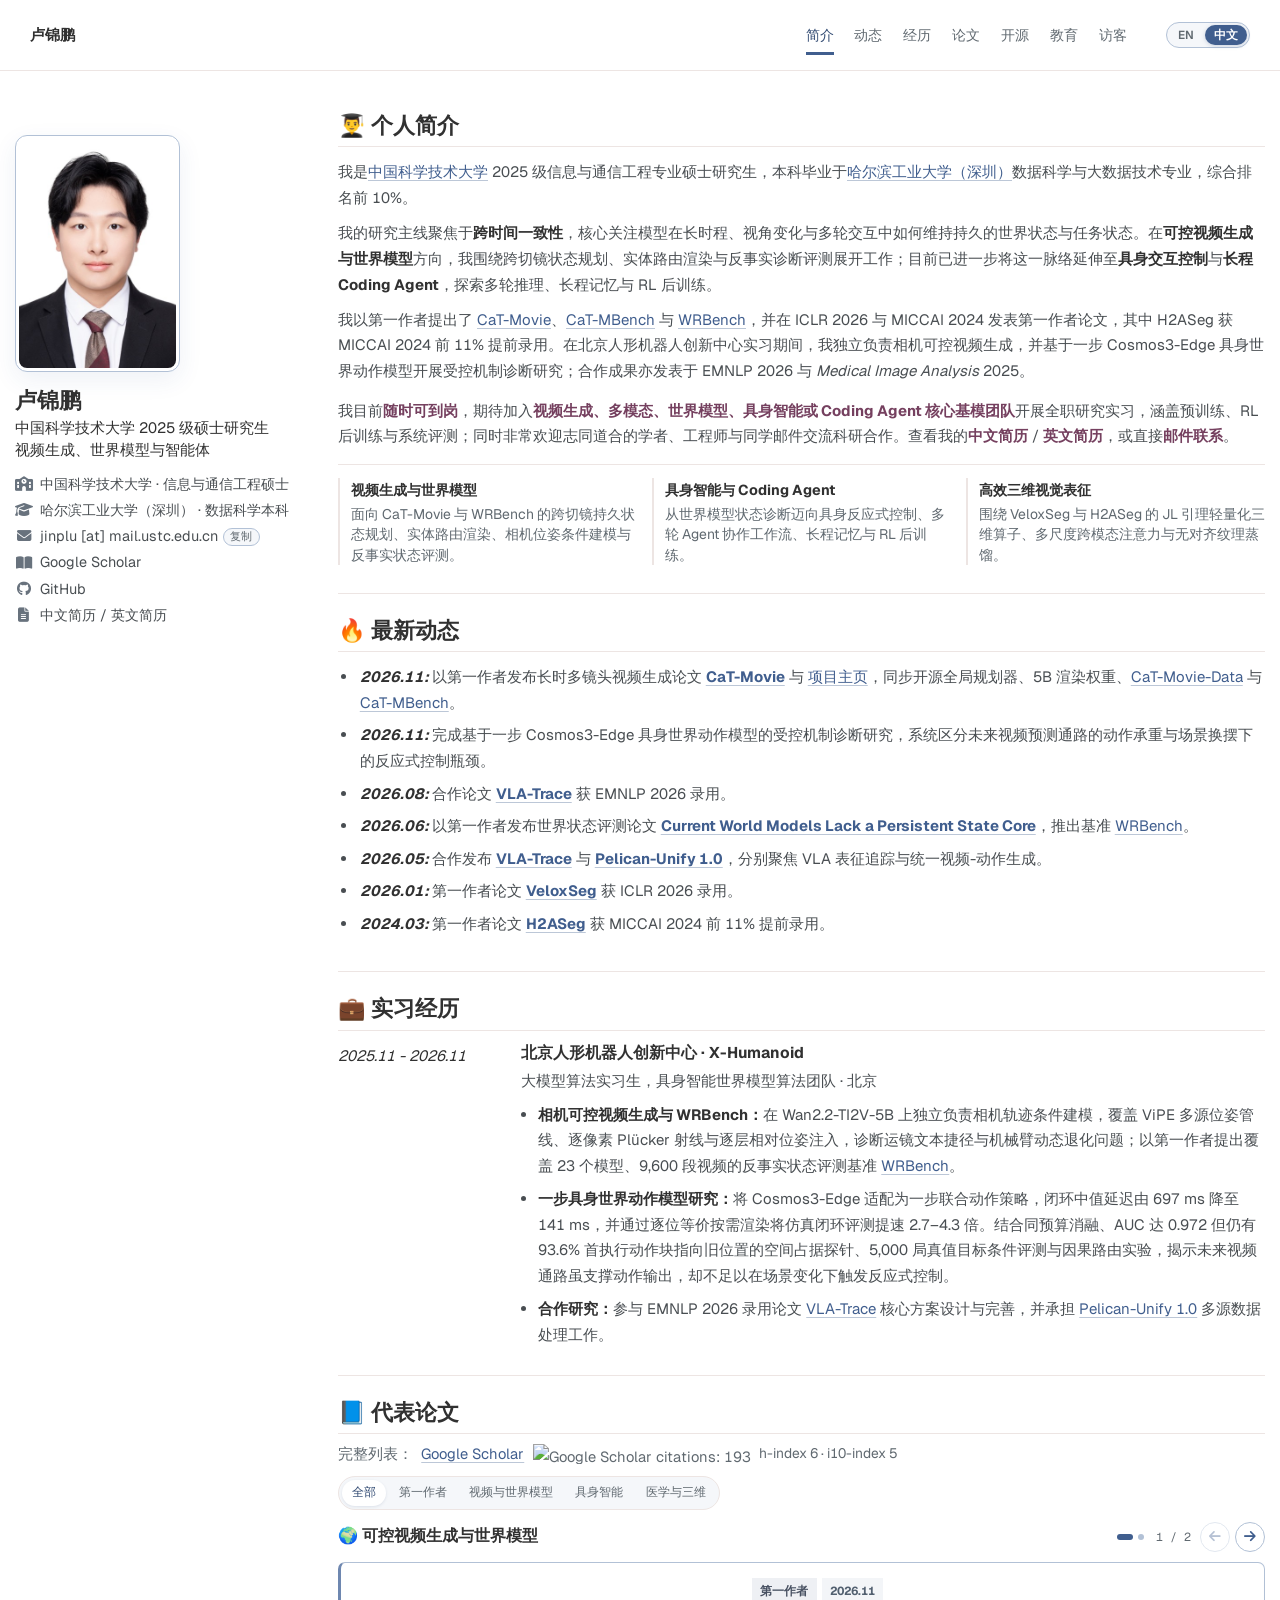
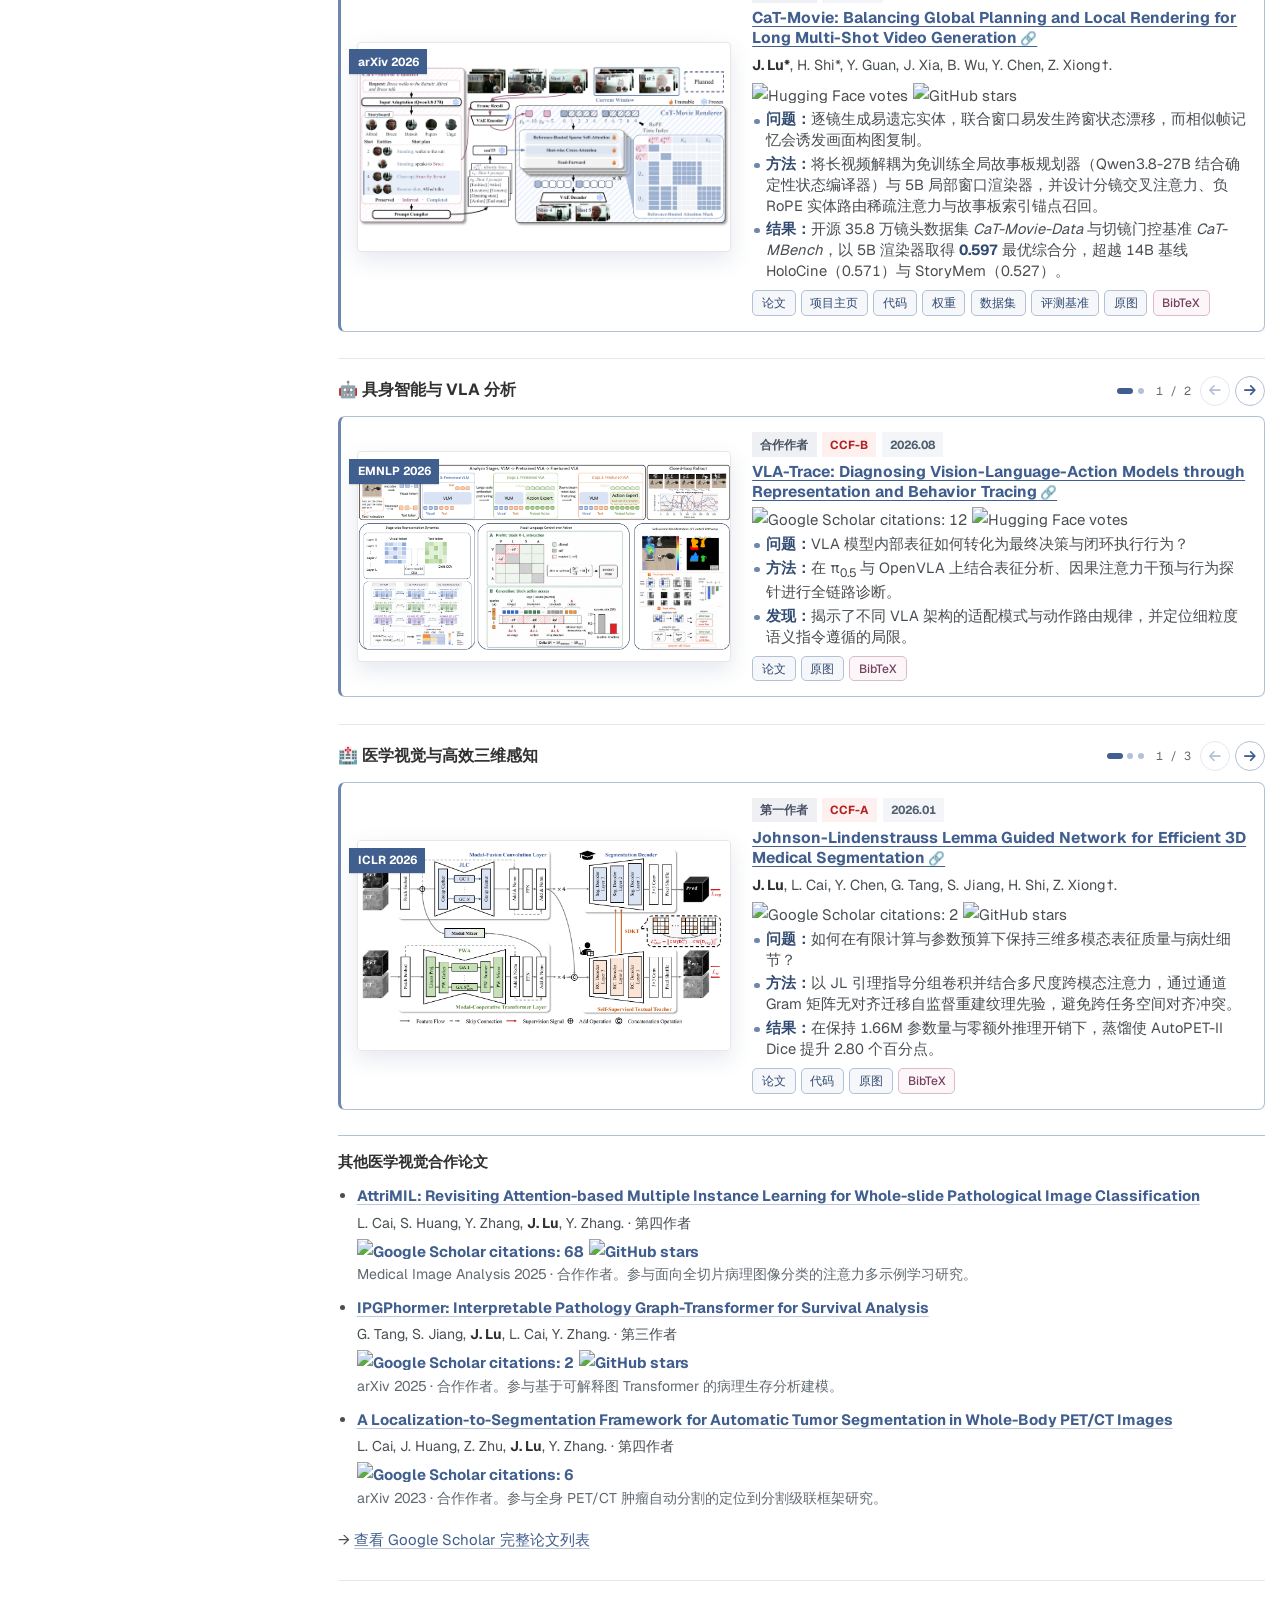
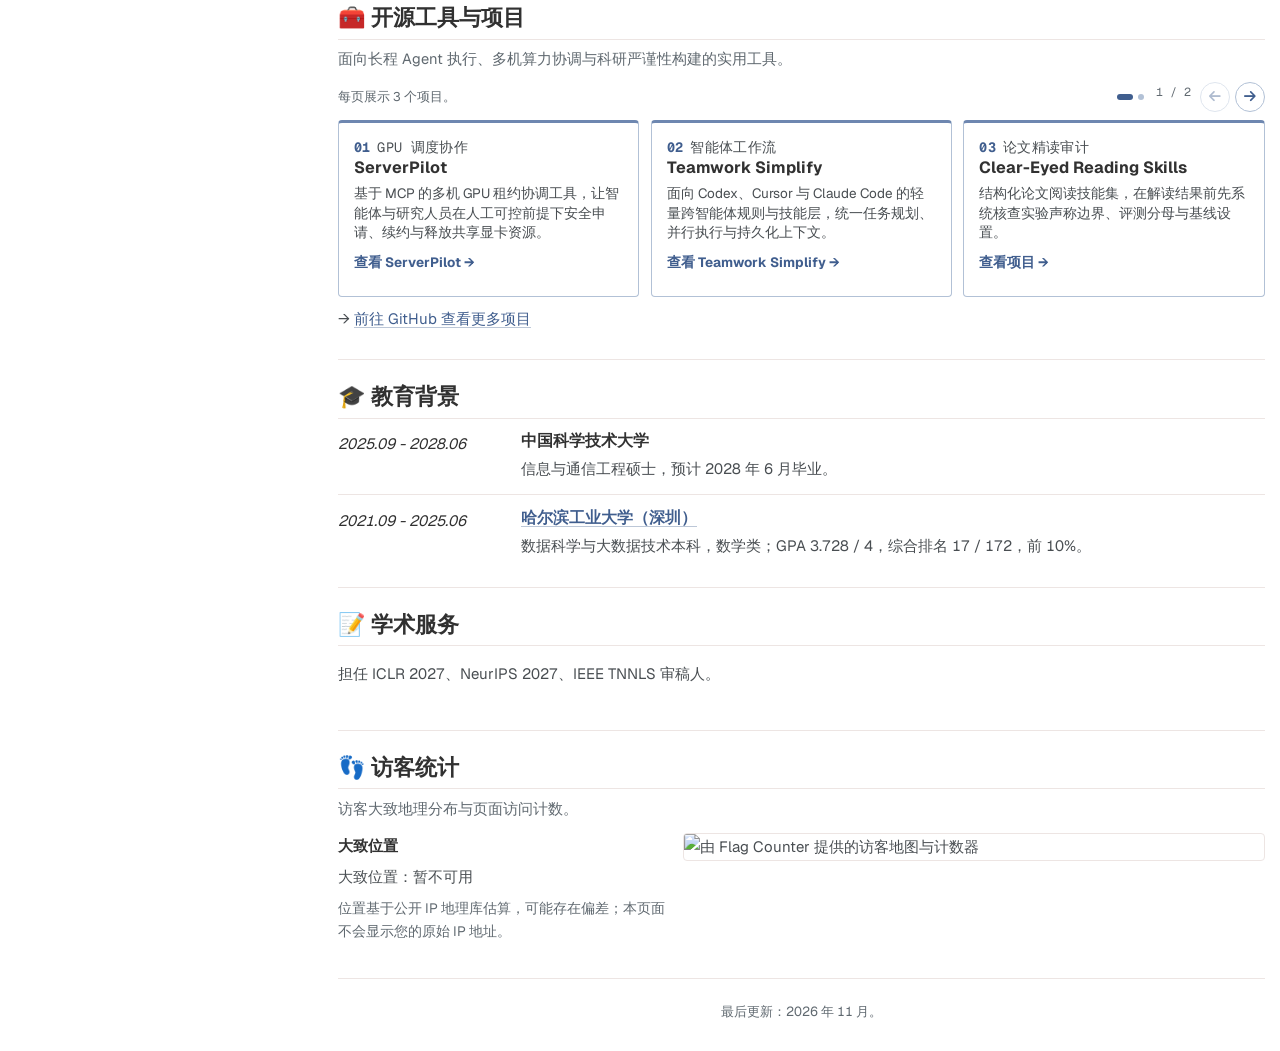
==== commit 8cc22b2e: "Refine coherence-across-time narrative, trim parentheses, and sync public CVs" ====
--- a/zh.html
+++ b/zh.html
@@ -54,7 +54,7 @@
         <section class="profile-card">
           <img class="avatar" src="assets/img/profile.jpg" alt="卢锦鹏个人照片">
           <h1>卢锦鹏</h1>
-          <p class="profile-role">中国科学技术大学 2025 级硕士研究生<br>视频生成与世界模型</p>
+          <p class="profile-role">中国科学技术大学 2025 级硕士研究生<br>视频生成、世界模型与智能体</p>
 
           <ul class="profile-links" aria-label="个人链接">
             <li>
@@ -63,7 +63,7 @@
             </li>
             <li>
               <i class="fa-solid fa-graduation-cap" aria-hidden="true"></i>
-              <span><a href="https://www.hitsz.edu.cn/" target="_blank" rel="noopener">哈尔滨工业大学（深圳）</a> · 数据科学本科（数学类）</span>
+              <span><a href="https://www.hitsz.edu.cn/" target="_blank" rel="noopener">哈尔滨工业大学（深圳）</a> · 数据科学本科</span>
             </li>
             <li>
               <i class="fa-solid fa-envelope" aria-hidden="true"></i>
@@ -101,29 +101,29 @@
           <h2>👨‍🎓 个人简介</h2>
           <div class="about-copy">
             <p>
-              我目前是<a href="https://www.ustc.edu.cn/" target="_blank" rel="noopener">中国科学技术大学</a> 2025 级信息与通信工程专业硕士研究生，本科毕业于<a href="https://www.hitsz.edu.cn/" target="_blank" rel="noopener">哈尔滨工业大学（深圳）</a>数据科学与大数据技术专业（数学类，排名前 10%）。
+              我是<a href="https://www.ustc.edu.cn/" target="_blank" rel="noopener">中国科学技术大学</a> 2025 级信息与通信工程专业硕士研究生，本科毕业于<a href="https://www.hitsz.edu.cn/" target="_blank" rel="noopener">哈尔滨工业大学（深圳）</a>数据科学与大数据技术专业，综合排名前 10%。
             </p>
             <p>
-              我的研究聚焦于<strong>可控与长时多镜头视频生成</strong>及<strong>视频与具身世界模型</strong>，关注跨切镜的持久实体状态规划、相机视角干预下的世界状态一致性，以及如何将未来视频预测通路转化为具身动作控制；同时研究高效三维视觉表征与跨任务知识蒸馏。
+              我的研究主线聚焦于<strong>跨时间一致性</strong>，核心关注模型在长时程、视角变化与多轮交互中如何维持持久的世界状态与任务状态。在<strong>可控视频生成与世界模型</strong>方向，我围绕跨切镜状态规划、实体路由渲染与反事实诊断评测展开工作；目前已进一步将这一脉络延伸至<strong>具身交互控制</strong>与<strong>长程 Coding Agent</strong>，探索多轮推理、长程记忆与 RL 后训练。
             </p>
             <p>
-              我以第一作者提出了 <a href="https://jinplu.github.io/CaT-Movie/" target="_blank" rel="noopener">CaT-Movie</a>（含 <a href="https://huggingface.co/datasets/JinPLU/CaT-MBench" target="_blank" rel="noopener">CaT-MBench</a>）与 <a href="https://jinplu.github.io/WRBench/" target="_blank" rel="noopener">WRBench</a>；在北京人形机器人创新中心（X-Humanoid）实习期间独立负责相机可控视频生成，并围绕一步 Cosmos3-Edge 具身世界动作模型开展受控机制诊断研究。相关成果以第一作者发表于 ICLR 2026、MICCAI 2024（前 11%），合作成果发表于 EMNLP 2026 与 <em>Medical Image Analysis</em> 2025。
+              我以第一作者提出了 <a href="https://jinplu.github.io/CaT-Movie/" target="_blank" rel="noopener">CaT-Movie</a>、<a href="https://huggingface.co/datasets/JinPLU/CaT-MBench" target="_blank" rel="noopener">CaT-MBench</a> 与 <a href="https://jinplu.github.io/WRBench/" target="_blank" rel="noopener">WRBench</a>，并在 ICLR 2026 与 MICCAI 2024 发表第一作者论文，其中 H2ASeg 获 MICCAI 2024 前 11% 提前录用。在北京人形机器人创新中心实习期间，我独立负责相机可控视频生成，并基于一步 Cosmos3-Edge 具身世界动作模型开展受控机制诊断研究；合作成果亦发表于 EMNLP 2026 与 <em>Medical Image Analysis</em> 2025。
             </p>
-            <p class="current-focus">我目前正在寻找<strong>核心视频、多模态或世界模型基模研发</strong>方向的全职实习（对预训练、RL 后训练及研究课题均保持开放），也非常欢迎科研交流与合作。欢迎查看我的<a href="docs/jinpeng-lu-cv-cn.pdf" target="_blank" rel="noopener">中文简历</a> / <a href="docs/jinpeng-lu-cv-en.pdf" target="_blank" rel="noopener">英文简历</a>，或直接<a href="mailto:jinplu@mail.ustc.edu.cn">邮件联系</a>。</p>
+            <p class="current-focus">我目前<strong>随时可到岗</strong>，期待加入<strong>视频生成、多模态、世界模型、具身智能或 Coding Agent 核心基模团队</strong>开展全职研究实习，涵盖预训练、RL 后训练与系统评测；同时非常欢迎志同道合的学者、工程师与同学邮件交流科研合作。查看我的<a href="docs/jinpeng-lu-cv-cn.pdf" target="_blank" rel="noopener">中文简历</a> / <a href="docs/jinpeng-lu-cv-en.pdf" target="_blank" rel="noopener">英文简历</a>，或直接<a href="mailto:jinplu@mail.ustc.edu.cn">邮件联系</a>。</p>
           </div>
 
           <ul class="quick-facts" aria-label="研究方向">
             <li>
-              <strong>可控与多镜头视频生成</strong>
-              <span>全局故事板状态规划、实体路由局部渲染、相机位姿条件建模与诊断基准（CaT-Movie、WRBench）。</span>
+              <strong>视频生成与世界模型</strong>
+              <span>面向 CaT-Movie 与 WRBench 的跨切镜持久状态规划、实体路由渲染、相机位姿条件建模与反事实状态评测。</span>
             </li>
             <li>
-              <strong>具身世界动作模型</strong>
-              <span>一步联合视频-动作策略、视频预测通路受控消融、因果路由诊断与 VLA 表征分析。</span>
+              <strong>具身智能与 Coding Agent</strong>
+              <span>从世界模型状态诊断迈向具身反应式控制、多轮 Agent 协作工作流、长程记忆与 RL 后训练。</span>
             </li>
             <li>
               <strong>高效三维视觉表征</strong>
-              <span>基于 JL 引理的轻量化三维算子设计、多尺度跨模态注意力与无对齐知识蒸馏。</span>
+              <span>围绕 VeloxSeg 与 H2ASeg 的 JL 引理轻量化三维算子、多尺度跨模态注意力与无对齐纹理蒸馏。</span>
             </li>
           </ul>
         </section>
@@ -133,13 +133,13 @@
             <h2>🔥 最新动态</h2>
           </div>
           <ul class="news-list">
-            <li><time>2026.11</time><span>以第一作者发布长时多镜头视频生成论文 <strong><a href="https://arxiv.org/abs/2611.25620" target="_blank" rel="noopener">CaT-Movie</a></strong>（<a href="https://jinplu.github.io/CaT-Movie/" target="_blank" rel="noopener">项目主页</a>），同步开源全局规划器、5B 渲染权重、<a href="https://huggingface.co/datasets/JinPLU/CaT-Movie-Data" target="_blank" rel="noopener">CaT-Movie-Data</a> 与 <a href="https://huggingface.co/datasets/JinPLU/CaT-MBench" target="_blank" rel="noopener">CaT-MBench</a>。</span></li>
+            <li><time>2026.11</time><span>以第一作者发布长时多镜头视频生成论文 <strong><a href="https://arxiv.org/abs/2611.25620" target="_blank" rel="noopener">CaT-Movie</a></strong> 与 <a href="https://jinplu.github.io/CaT-Movie/" target="_blank" rel="noopener">项目主页</a>，同步开源全局规划器、5B 渲染权重、<a href="https://huggingface.co/datasets/JinPLU/CaT-Movie-Data" target="_blank" rel="noopener">CaT-Movie-Data</a> 与 <a href="https://huggingface.co/datasets/JinPLU/CaT-MBench" target="_blank" rel="noopener">CaT-MBench</a>。</span></li>
             <li><time>2026.11</time><span>完成基于一步 Cosmos3-Edge 具身世界动作模型的受控机制诊断研究，系统区分未来视频预测通路的动作承重与场景换摆下的反应式控制瓶颈。</span></li>
             <li><time>2026.08</time><span>合作论文 <strong><a href="https://arxiv.org/abs/2605.30117" target="_blank" rel="noopener">VLA-Trace</a></strong> 获 EMNLP 2026 录用。</span></li>
-            <li><time>2026.06</time><span>以第一作者发布世界状态评测论文 <strong><a href="https://arxiv.org/abs/2606.20545" target="_blank" rel="noopener">Current World Models Lack a Persistent State Core</a></strong>（<a href="https://jinplu.github.io/WRBench/" target="_blank" rel="noopener">WRBench</a>）。</span></li>
+            <li><time>2026.06</time><span>以第一作者发布世界状态评测论文 <strong><a href="https://arxiv.org/abs/2606.20545" target="_blank" rel="noopener">Current World Models Lack a Persistent State Core</a></strong>，推出基准 <a href="https://jinplu.github.io/WRBench/" target="_blank" rel="noopener">WRBench</a>。</span></li>
             <li><time>2026.05</time><span>合作发布 <strong><a href="https://arxiv.org/abs/2605.30117" target="_blank" rel="noopener">VLA-Trace</a></strong> 与 <strong><a href="https://arxiv.org/abs/2605.15153" target="_blank" rel="noopener">Pelican-Unify 1.0</a></strong>，分别聚焦 VLA 表征追踪与统一视频-动作生成。</span></li>
             <li><time>2026.01</time><span>第一作者论文 <strong><a href="https://arxiv.org/abs/2509.22307" target="_blank" rel="noopener">VeloxSeg</a></strong> 获 ICLR 2026 录用。</span></li>
-            <li><time>2024.03</time><span>第一作者论文 <strong><a href="https://doi.org/10.1007/978-3-031-72111-3_30" target="_blank" rel="noopener">H2ASeg</a></strong> 获 MICCAI 2024 提前录用（前 11%）。</span></li>
+            <li><time>2024.03</time><span>第一作者论文 <strong><a href="https://doi.org/10.1007/978-3-031-72111-3_30" target="_blank" rel="noopener">H2ASeg</a></strong> 获 MICCAI 2024 前 11% 提前录用。</span></li>
           </ul>
         </section>
 
@@ -151,12 +151,12 @@
             <article class="timeline-item">
               <div class="timeline-date">2025.11 - 2026.11</div>
               <div>
-                <h3>北京人形机器人创新中心（X-Humanoid）</h3>
+                <h3>北京人形机器人创新中心 · X-Humanoid</h3>
                 <p>大模型算法实习生，具身智能世界模型算法团队 · 北京</p>
                 <ul class="experience-details">
-                  <li><strong>相机可控视频生成与 WRBench：</strong>在 Wan2.2-TI2V-5B 上独立负责相机轨迹条件建模（ViPE 多源位姿管线、逐像素 Plücker 射线与逐层相对位姿注入），诊断运镜文本捷径与机械臂动态退化问题；以第一作者提出反事实状态评测基准 <a href="https://jinplu.github.io/WRBench/" target="_blank" rel="noopener">WRBench</a>（23 个模型、9,600 段视频）。</li>
-                  <li><strong>一步具身世界动作模型研究：</strong>将 Cosmos3-Edge 适配为一步联合动作策略（闭环中值延迟由 697 ms 降至 141 ms），并通过逐位等价按需渲染将仿真闭环评测提速 2.7–4.3 倍。结合同预算消融、空间占据探针（AUC 0.972 对比 93.6% 仍指向旧位置的首执行动作块）、5,000 局真值目标条件评测与因果路由实验，揭示未来视频通路虽支撑动作输出，却不足以在场景变化下触发反应式控制。</li>
-                  <li><strong>合作研究：</strong>参与 <a href="https://arxiv.org/abs/2605.30117" target="_blank" rel="noopener">VLA-Trace</a>（EMNLP 2026）核心方案设计与完善，并承担 <a href="https://arxiv.org/abs/2605.15153" target="_blank" rel="noopener">Pelican-Unify 1.0</a> 多源数据处理工作。</li>
+                  <li><strong>相机可控视频生成与 WRBench：</strong>在 Wan2.2-TI2V-5B 上独立负责相机轨迹条件建模，覆盖 ViPE 多源位姿管线、逐像素 Plücker 射线与逐层相对位姿注入，诊断运镜文本捷径与机械臂动态退化问题；以第一作者提出覆盖 23 个模型、9,600 段视频的反事实状态评测基准 <a href="https://jinplu.github.io/WRBench/" target="_blank" rel="noopener">WRBench</a>。</li>
+                  <li><strong>一步具身世界动作模型研究：</strong>将 Cosmos3-Edge 适配为一步联合动作策略，闭环中值延迟由 697 ms 降至 141 ms，并通过逐位等价按需渲染将仿真闭环评测提速 2.7–4.3 倍。结合同预算消融、AUC 达 0.972 但仍有 93.6% 首执行动作块指向旧位置的空间占据探针、5,000 局真值目标条件评测与因果路由实验，揭示未来视频通路虽支撑动作输出，却不足以在场景变化下触发反应式控制。</li>
+                  <li><strong>合作研究：</strong>参与 EMNLP 2026 录用论文 <a href="https://arxiv.org/abs/2605.30117" target="_blank" rel="noopener">VLA-Trace</a> 核心方案设计与完善，并承担 <a href="https://arxiv.org/abs/2605.15153" target="_blank" rel="noopener">Pelican-Unify 1.0</a> 多源数据处理工作。</li>
                 </ul>
               </div>
             </article>
@@ -615,7 +615,7 @@
         <section id="tools" class="section open-source-section reveal-item" aria-labelledby="tools-heading">
           <div class="section-heading">
             <h2 id="tools-heading">🧰 开源工具与项目</h2>
-            <p>围绕智能体协作与科研工程工作流开发的实用工具。</p>
+            <p>面向长程 Agent 执行、多机算力协调与科研严谨性构建的实用工具。</p>
           </div>
 
           <div class="open-source-rail-toolbar">
@@ -691,14 +691,14 @@
               <div class="timeline-date">2025.09 - 2028.06</div>
               <div>
                 <h3>中国科学技术大学</h3>
-                <p>信息与通信工程硕士（预计 2028 年 6 月毕业）。</p>
+                <p>信息与通信工程硕士，预计 2028 年 6 月毕业。</p>
               </div>
             </article>
             <article class="timeline-item">
               <div class="timeline-date">2021.09 - 2025.06</div>
               <div>
                 <h3><a href="https://www.hitsz.edu.cn/" target="_blank" rel="noopener">哈尔滨工业大学（深圳）</a></h3>
-                <p>数据科学与大数据技术本科（数学类）；GPA 3.728 / 4，综合排名 17 / 172（前 10%）。</p>
+                <p>数据科学与大数据技术本科，数学类；GPA 3.728 / 4，综合排名 17 / 172，前 10%。</p>
               </div>
             </article>
           </div>
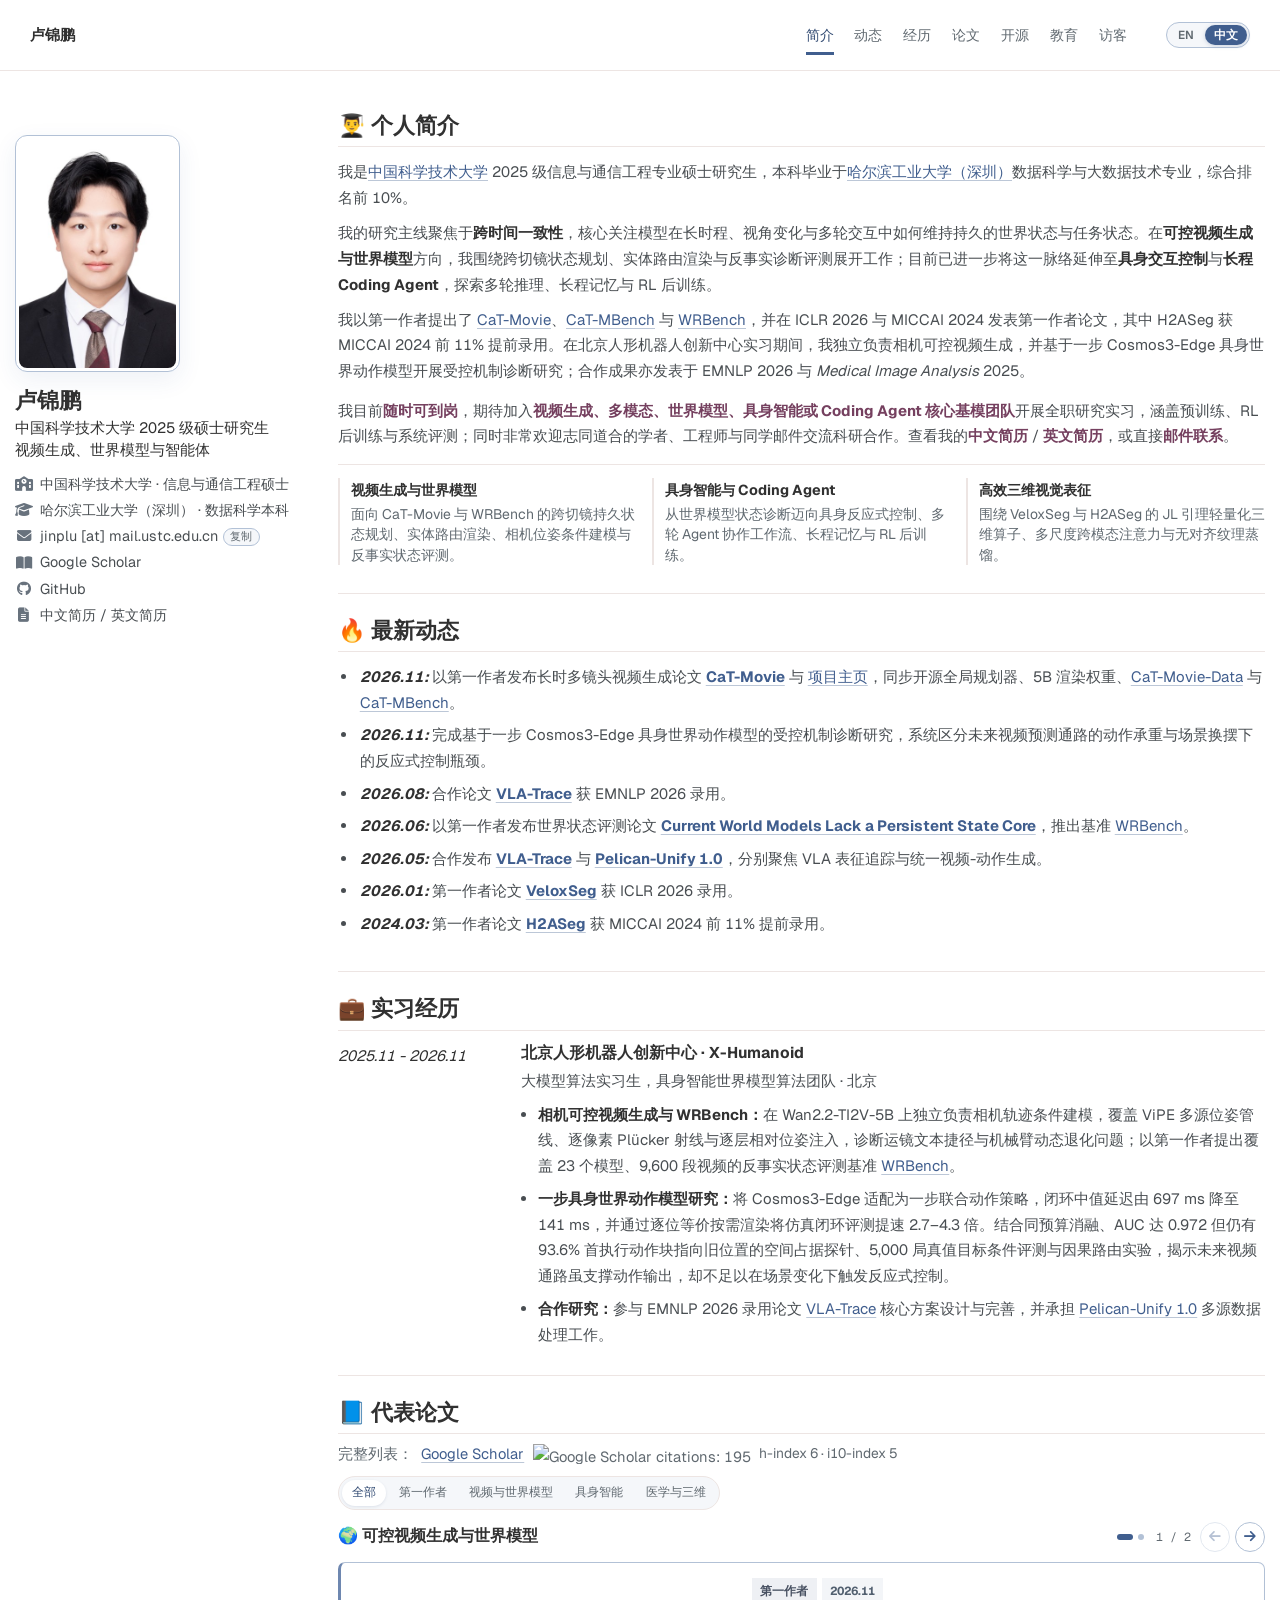
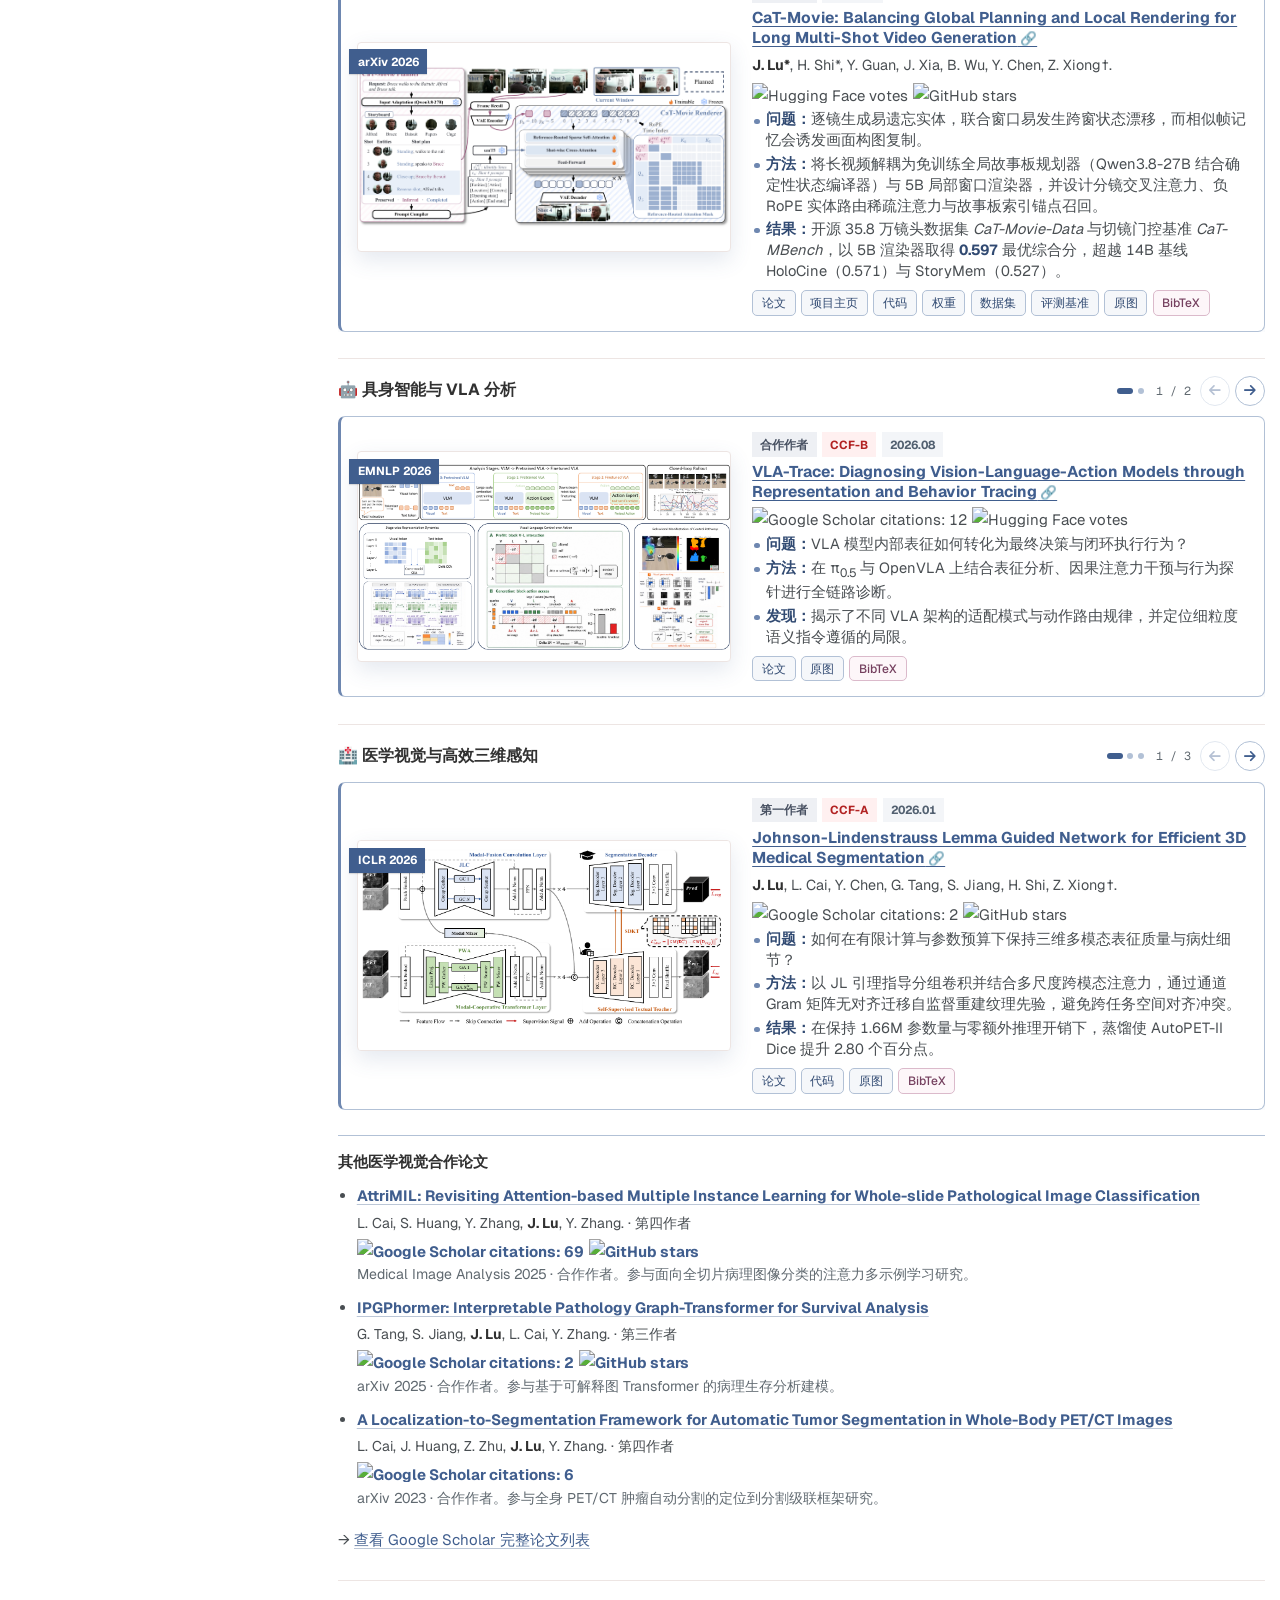
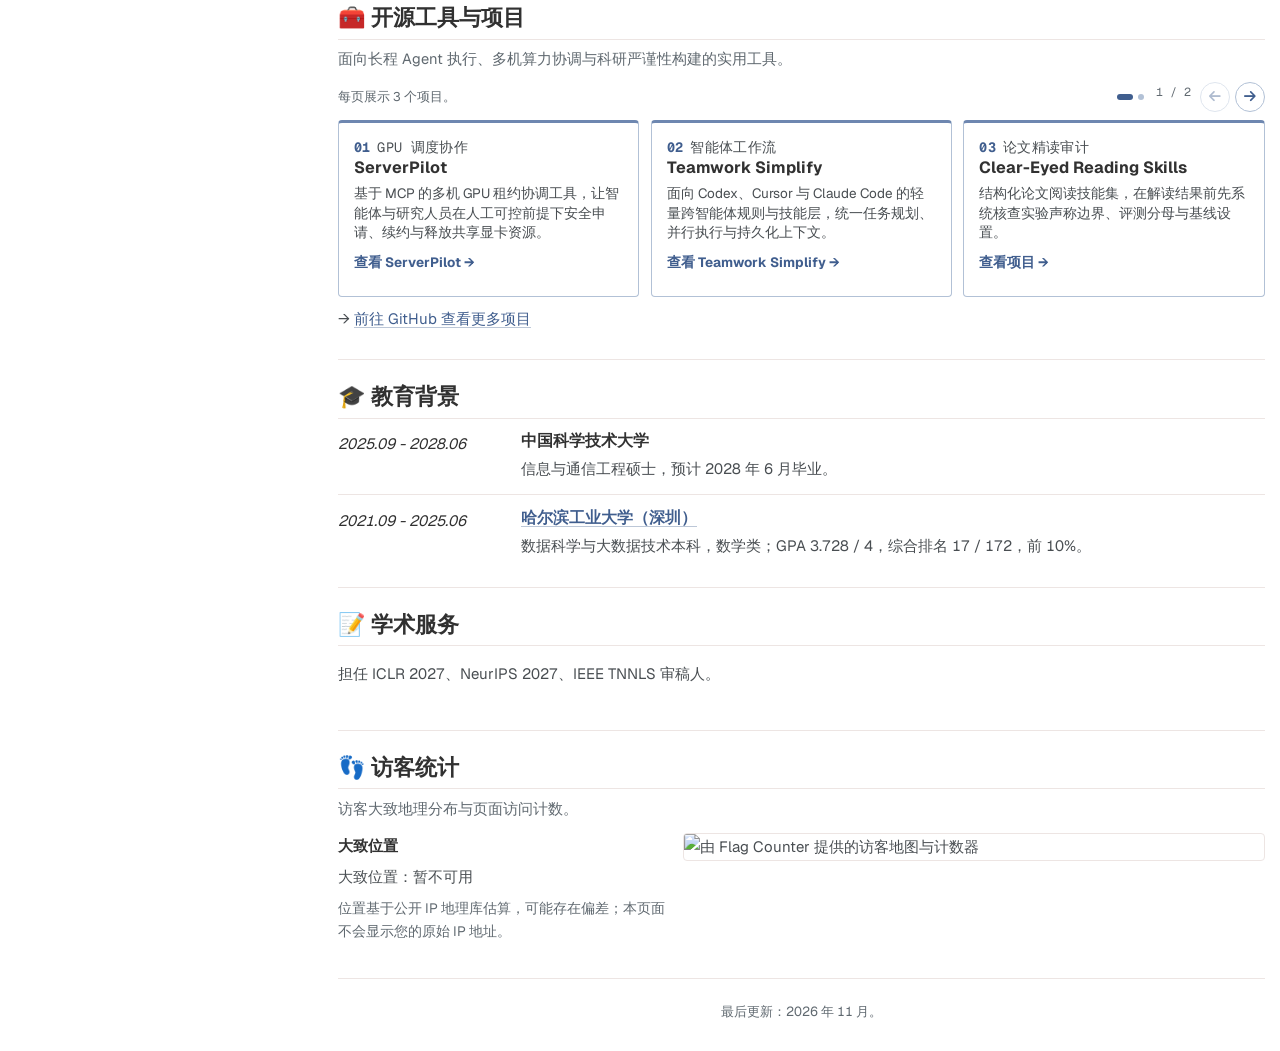
==== commit 107fc47c: "Update Scholar metrics" ====
--- a/zh.html
+++ b/zh.html
@@ -170,7 +170,7 @@
               <p class="citation-overview">
                 完整列表：<a href="https://scholar.google.com/citations?user=wnc_GPkAAAAJ&amp;hl=en" target="_blank" rel="noopener">Google Scholar</a>
                 <a class="metric-link" href="https://scholar.google.com/citations?user=wnc_GPkAAAAJ&amp;hl=en" target="_blank" rel="noopener">
-                  <img src="https://img.shields.io/badge/citations-193-blue?logo=google-scholar&amp;logoColor=white&amp;style=flat-square" alt="Google Scholar citations: 193">
+                  <img src="https://img.shields.io/badge/citations-195-blue?logo=google-scholar&amp;logoColor=white&amp;style=flat-square" alt="Google Scholar citations: 195">
                 </a>
                 <span class="citation-stats">h-index 6 · i10-index 5</span>
               </p>
@@ -263,7 +263,7 @@
                     <p class="authors"><strong>J. Lu</strong>, D. Zhu, H. Shi, L. Cai, G. Tang, Y. Chen, J. Cao, D. Tang, Y. Zhang, Y. Dai, X. Ju†.</p>
                     <div class="pub-metrics" aria-label="论文指标">
                       <a class="metric-link" href="https://scholar.google.com/citations?view_op=view_citation&amp;hl=en&amp;user=wnc_GPkAAAAJ&amp;pagesize=100&amp;citation_for_view=wnc_GPkAAAAJ:YsMSGLbcyi4C" target="_blank" rel="noopener">
-                        <img src="https://img.shields.io/badge/citations-14-blue?logo=google-scholar&amp;logoColor=white&amp;style=flat-square" alt="Google Scholar citations: 14">
+                        <img src="https://img.shields.io/badge/citations-15-blue?logo=google-scholar&amp;logoColor=white&amp;style=flat-square" alt="Google Scholar citations: 15">
                       </a>
                       <a class="metric-link" href="https://huggingface.co/papers/2606.20545" target="_blank" rel="noopener">
                         <img src="https://img.shields.io/badge/dynamic/json?style=flat-square&amp;label=HF%20votes&amp;query=upvotes&amp;url=https%3A%2F%2Fhuggingface.co%2Fapi%2Fpapers%2F2606.20545&amp;color=405e8e" alt="Hugging Face votes">
@@ -571,7 +571,7 @@
                     <span class="additional-authors">L. Cai, S. Huang, Y. Zhang, <strong>J. Lu</strong>, Y. Zhang. · 第四作者</span>
                     <div class="pub-metrics" aria-label="论文指标">
                       <a class="metric-link" href="https://scholar.google.com/citations?view_op=view_citation&amp;hl=en&amp;user=wnc_GPkAAAAJ&amp;pagesize=100&amp;citation_for_view=wnc_GPkAAAAJ:d1gkVwhDpl0C" target="_blank" rel="noopener">
-                        <img src="https://img.shields.io/badge/citations-68-blue?logo=google-scholar&amp;logoColor=white&amp;style=flat-square" alt="Google Scholar citations: 68">
+                        <img src="https://img.shields.io/badge/citations-69-blue?logo=google-scholar&amp;logoColor=white&amp;style=flat-square" alt="Google Scholar citations: 69">
                       </a>
                       <a class="metric-link" href="https://github.com/MedCAI/AttriMIL" target="_blank" rel="noopener">
                         <img src="https://img.shields.io/github/stars/MedCAI/AttriMIL?style=flat-square&amp;label=Stars&amp;color=405e8e" alt="GitHub stars">
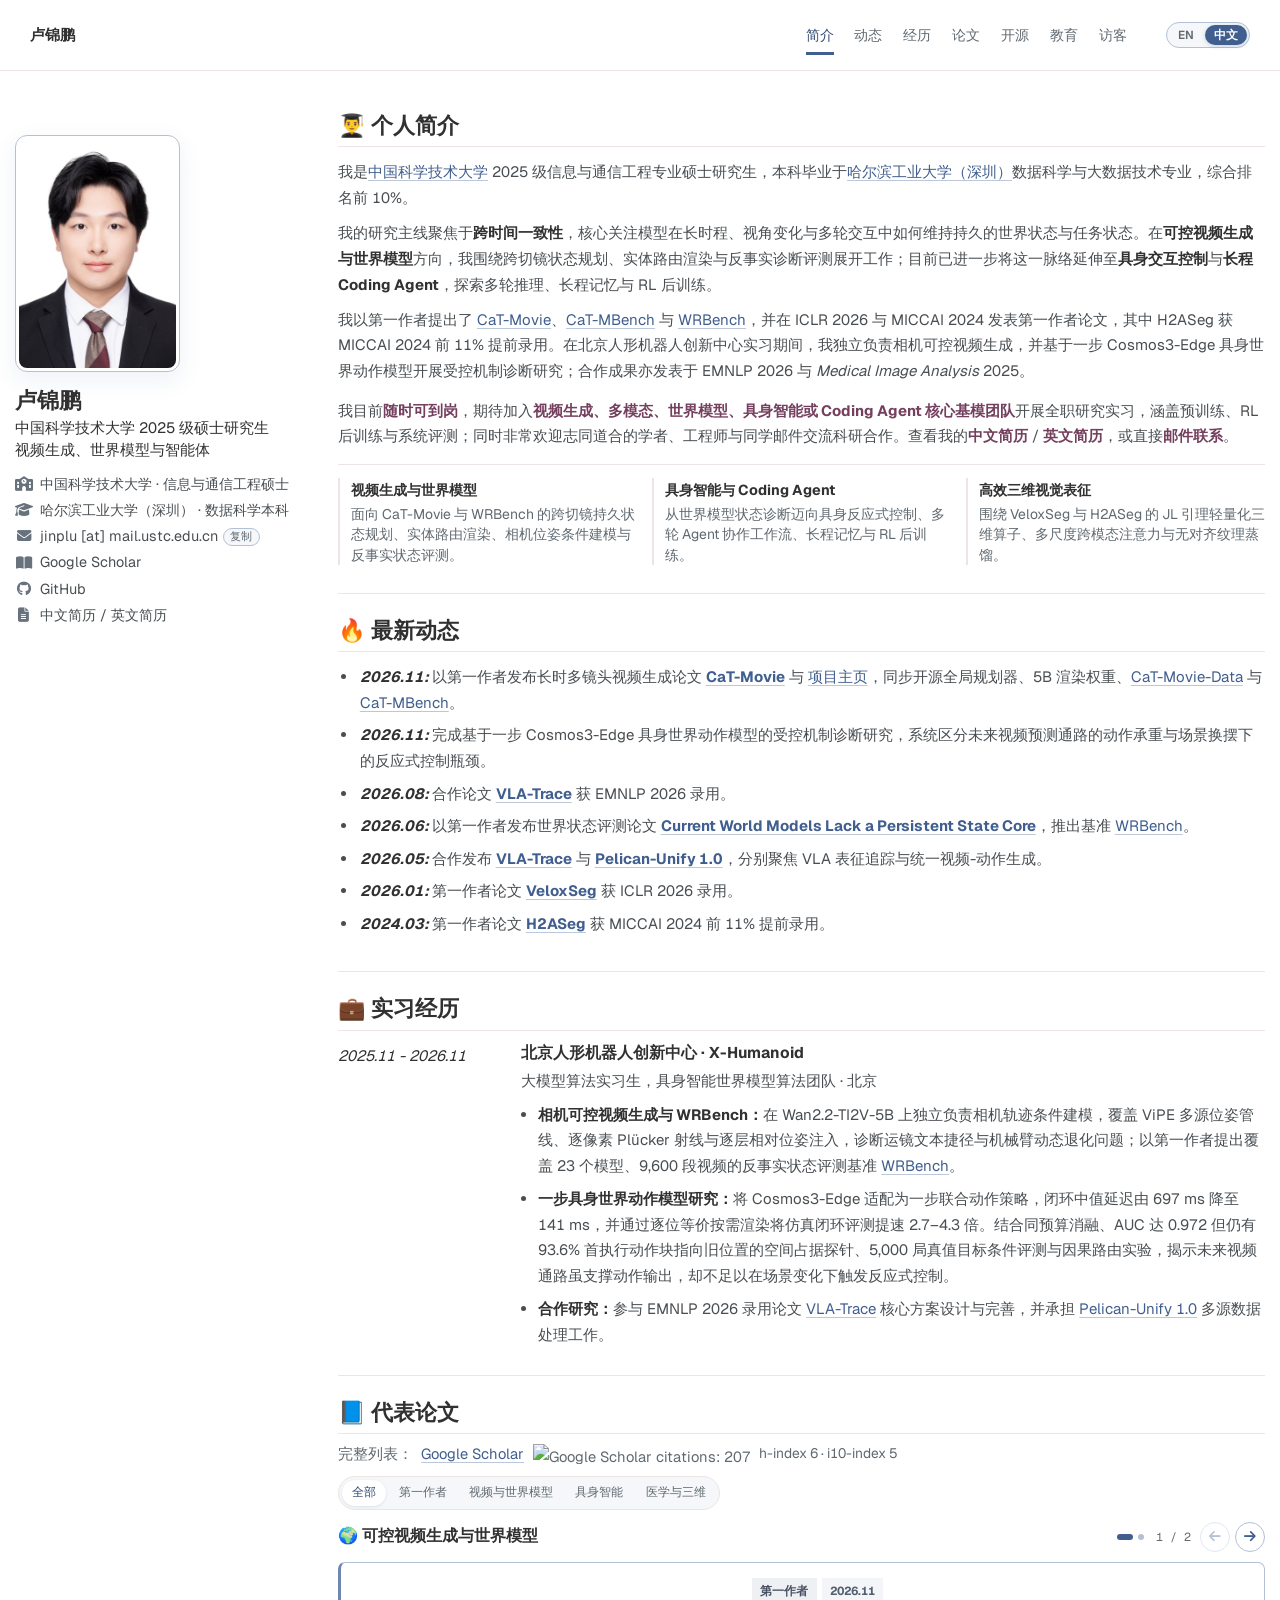
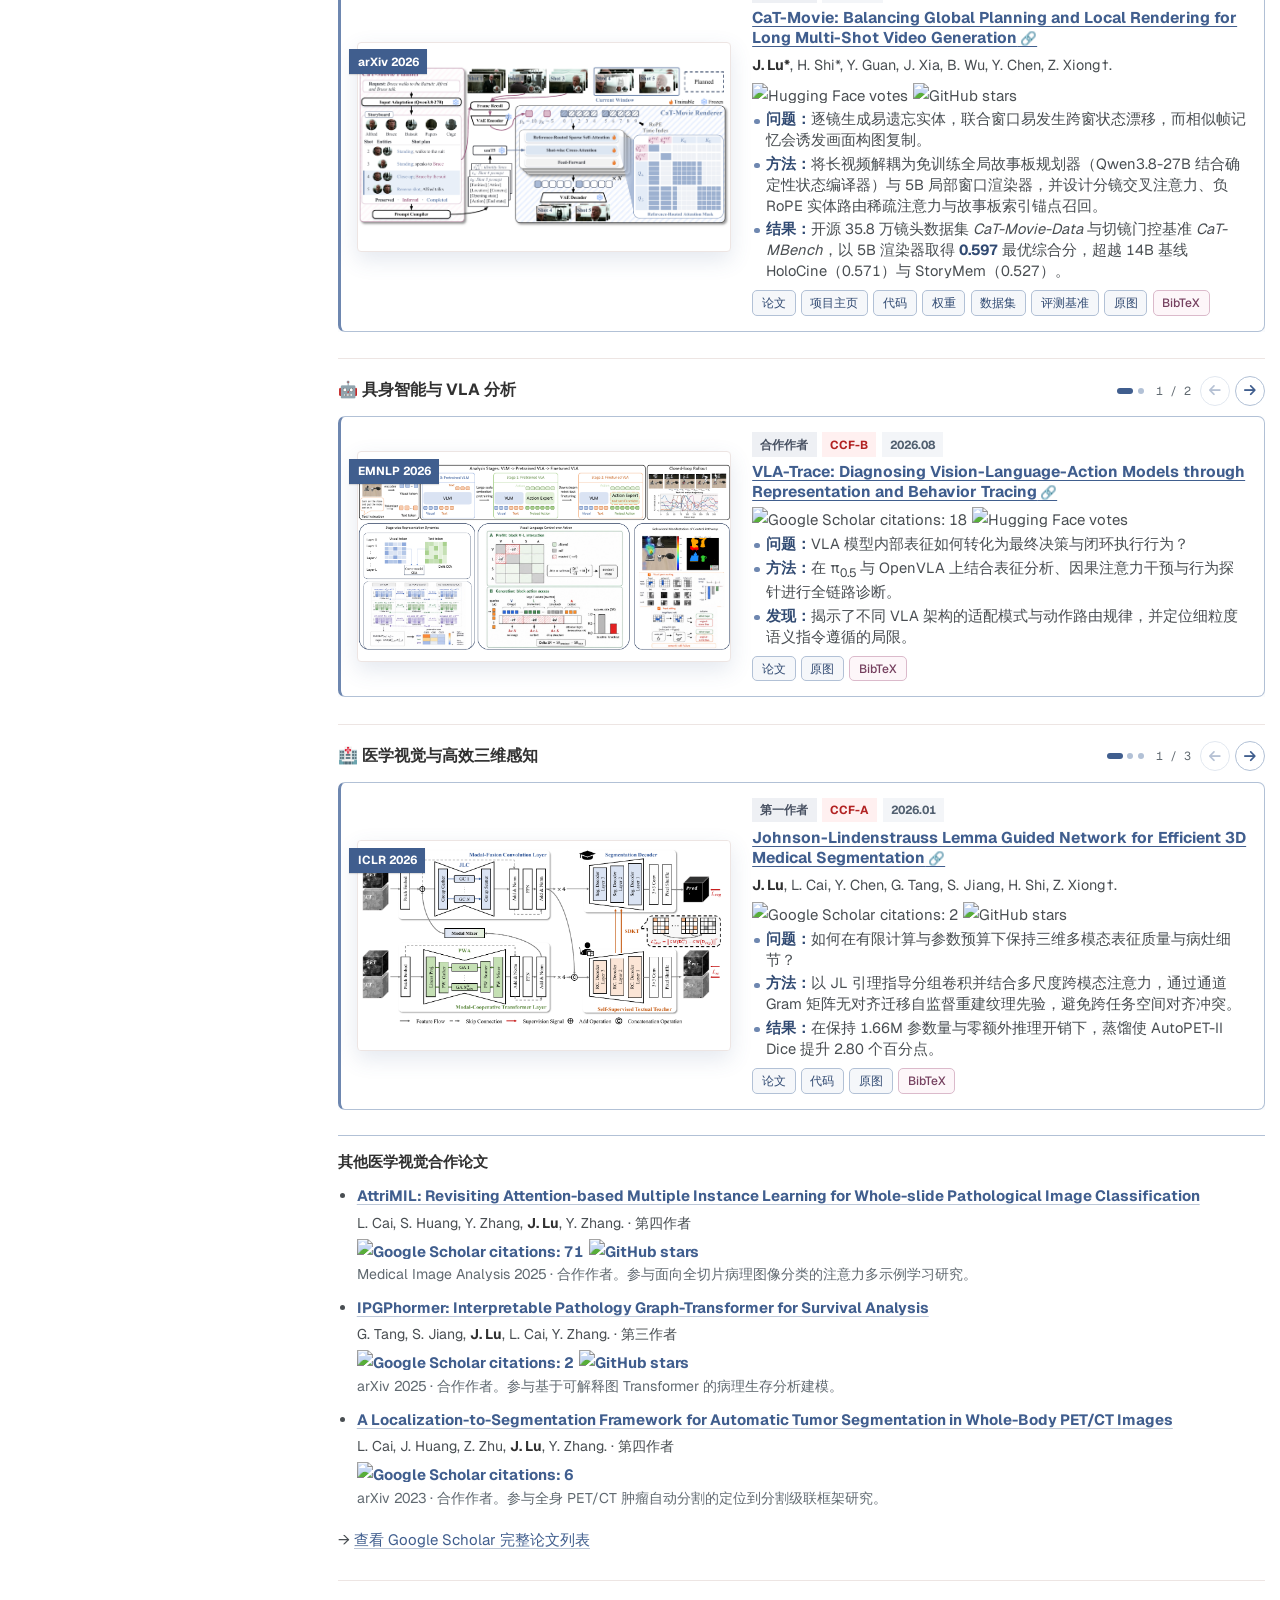
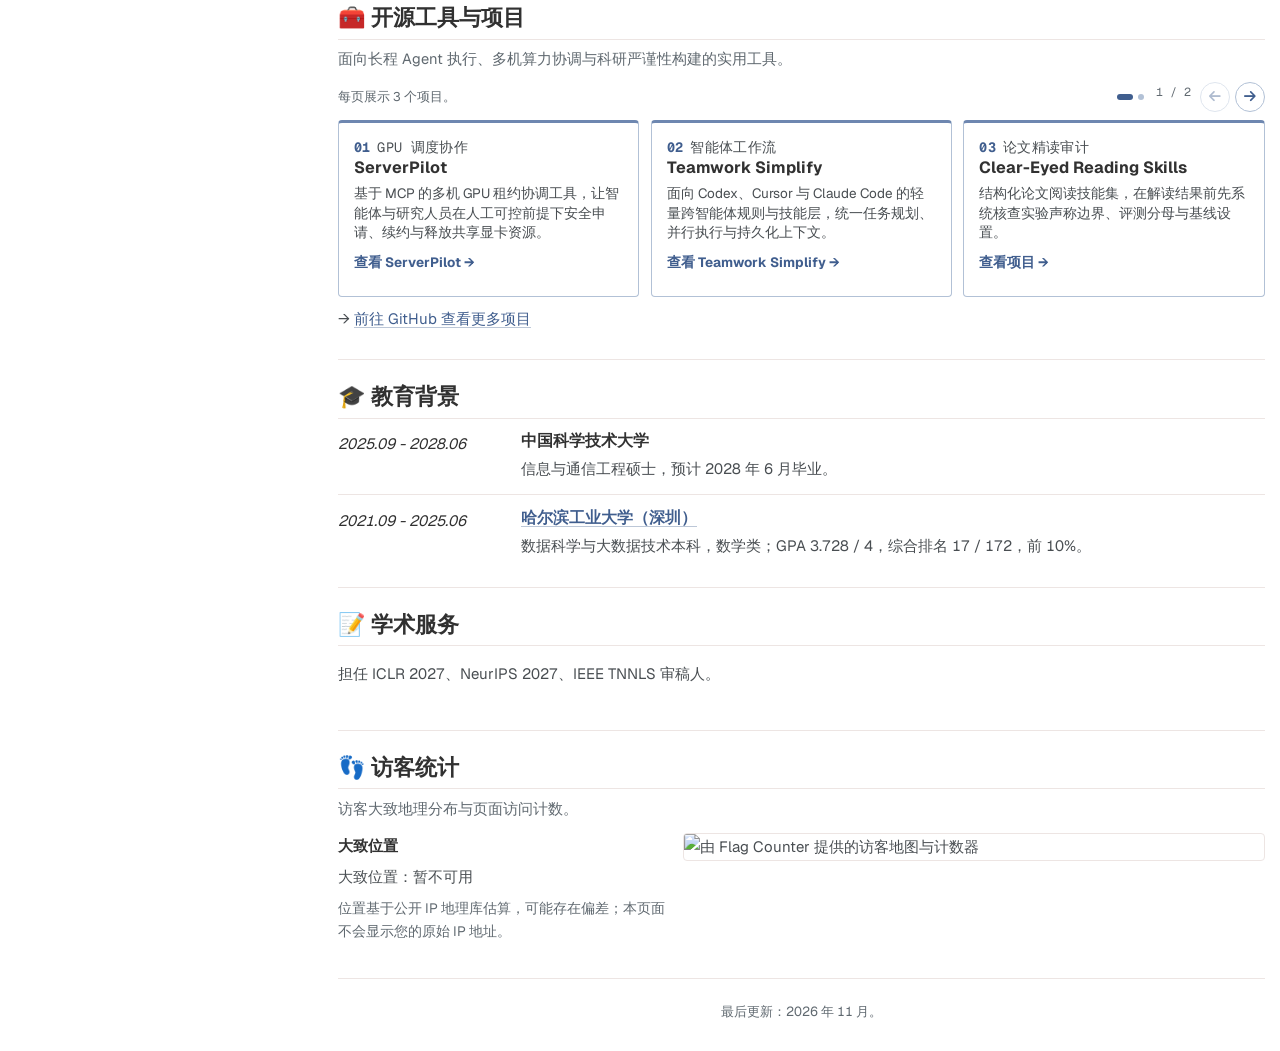
==== commit 5949152c: "Update Scholar metrics" ====
--- a/zh.html
+++ b/zh.html
@@ -170,7 +170,7 @@
               <p class="citation-overview">
                 完整列表：<a href="https://scholar.google.com/citations?user=wnc_GPkAAAAJ&amp;hl=en" target="_blank" rel="noopener">Google Scholar</a>
                 <a class="metric-link" href="https://scholar.google.com/citations?user=wnc_GPkAAAAJ&amp;hl=en" target="_blank" rel="noopener">
-                  <img src="https://img.shields.io/badge/citations-195-blue?logo=google-scholar&amp;logoColor=white&amp;style=flat-square" alt="Google Scholar citations: 195">
+                  <img src="https://img.shields.io/badge/citations-207-blue?logo=google-scholar&amp;logoColor=white&amp;style=flat-square" alt="Google Scholar citations: 207">
                 </a>
                 <span class="citation-stats">h-index 6 · i10-index 5</span>
               </p>
@@ -263,7 +263,7 @@
                     <p class="authors"><strong>J. Lu</strong>, D. Zhu, H. Shi, L. Cai, G. Tang, Y. Chen, J. Cao, D. Tang, Y. Zhang, Y. Dai, X. Ju†.</p>
                     <div class="pub-metrics" aria-label="论文指标">
                       <a class="metric-link" href="https://scholar.google.com/citations?view_op=view_citation&amp;hl=en&amp;user=wnc_GPkAAAAJ&amp;pagesize=100&amp;citation_for_view=wnc_GPkAAAAJ:YsMSGLbcyi4C" target="_blank" rel="noopener">
-                        <img src="https://img.shields.io/badge/citations-15-blue?logo=google-scholar&amp;logoColor=white&amp;style=flat-square" alt="Google Scholar citations: 15">
+                        <img src="https://img.shields.io/badge/citations-18-blue?logo=google-scholar&amp;logoColor=white&amp;style=flat-square" alt="Google Scholar citations: 18">
                       </a>
                       <a class="metric-link" href="https://huggingface.co/papers/2606.20545" target="_blank" rel="noopener">
                         <img src="https://img.shields.io/badge/dynamic/json?style=flat-square&amp;label=HF%20votes&amp;query=upvotes&amp;url=https%3A%2F%2Fhuggingface.co%2Fapi%2Fpapers%2F2606.20545&amp;color=405e8e" alt="Hugging Face votes">
@@ -331,7 +331,7 @@
                     <h3><a href="https://arxiv.org/abs/2605.30117" target="_blank" rel="noopener">VLA-Trace: Diagnosing Vision-Language-Action Models through Representation and Behavior Tracing</a></h3>
                     <div class="pub-metrics" aria-label="论文指标">
                       <a class="metric-link" href="https://scholar.google.com/citations?view_op=view_citation&amp;hl=en&amp;user=wnc_GPkAAAAJ&amp;pagesize=100&amp;citation_for_view=wnc_GPkAAAAJ:W7OEmFMy1HYC" target="_blank" rel="noopener">
-                        <img src="https://img.shields.io/badge/citations-12-blue?logo=google-scholar&amp;logoColor=white&amp;style=flat-square" alt="Google Scholar citations: 12">
+                        <img src="https://img.shields.io/badge/citations-18-blue?logo=google-scholar&amp;logoColor=white&amp;style=flat-square" alt="Google Scholar citations: 18">
                       </a>
                       <a class="metric-link" href="https://huggingface.co/papers/2605.30117" target="_blank" rel="noopener">
                         <img src="https://img.shields.io/badge/dynamic/json?style=flat-square&amp;label=HF%20votes&amp;query=upvotes&amp;url=https%3A%2F%2Fhuggingface.co%2Fapi%2Fpapers%2F2605.30117&amp;color=405e8e" alt="Hugging Face votes">
@@ -483,7 +483,7 @@
                     <p class="authors">C. Liu*, Y. Chen*, H. Shi*, <strong>J. Lu*</strong>, B. Jian*, J. Pan*, L. Cai*, et al.</p>
                     <div class="pub-metrics" aria-label="论文指标">
                       <a class="metric-link" href="https://scholar.google.com/citations?view_op=view_citation&amp;hl=en&amp;user=wnc_GPkAAAAJ&amp;pagesize=100&amp;citation_for_view=wnc_GPkAAAAJ:2osOgNQ5qMEC" target="_blank" rel="noopener">
-                        <img src="https://img.shields.io/badge/citations-61-blue?logo=google-scholar&amp;logoColor=white&amp;style=flat-square" alt="Google Scholar citations: 61">
+                        <img src="https://img.shields.io/badge/citations-62-blue?logo=google-scholar&amp;logoColor=white&amp;style=flat-square" alt="Google Scholar citations: 62">
                       </a>
                       <a class="metric-link" href="https://huggingface.co/papers/2509.06467" target="_blank" rel="noopener">
                         <img src="https://img.shields.io/badge/dynamic/json?style=flat-square&amp;label=HF%20votes&amp;query=upvotes&amp;url=https%3A%2F%2Fhuggingface.co%2Fapi%2Fpapers%2F2509.06467&amp;color=405e8e" alt="Hugging Face votes">
@@ -571,7 +571,7 @@
                     <span class="additional-authors">L. Cai, S. Huang, Y. Zhang, <strong>J. Lu</strong>, Y. Zhang. · 第四作者</span>
                     <div class="pub-metrics" aria-label="论文指标">
                       <a class="metric-link" href="https://scholar.google.com/citations?view_op=view_citation&amp;hl=en&amp;user=wnc_GPkAAAAJ&amp;pagesize=100&amp;citation_for_view=wnc_GPkAAAAJ:d1gkVwhDpl0C" target="_blank" rel="noopener">
-                        <img src="https://img.shields.io/badge/citations-69-blue?logo=google-scholar&amp;logoColor=white&amp;style=flat-square" alt="Google Scholar citations: 69">
+                        <img src="https://img.shields.io/badge/citations-71-blue?logo=google-scholar&amp;logoColor=white&amp;style=flat-square" alt="Google Scholar citations: 71">
                       </a>
                       <a class="metric-link" href="https://github.com/MedCAI/AttriMIL" target="_blank" rel="noopener">
                         <img src="https://img.shields.io/github/stars/MedCAI/AttriMIL?style=flat-square&amp;label=Stars&amp;color=405e8e" alt="GitHub stars">
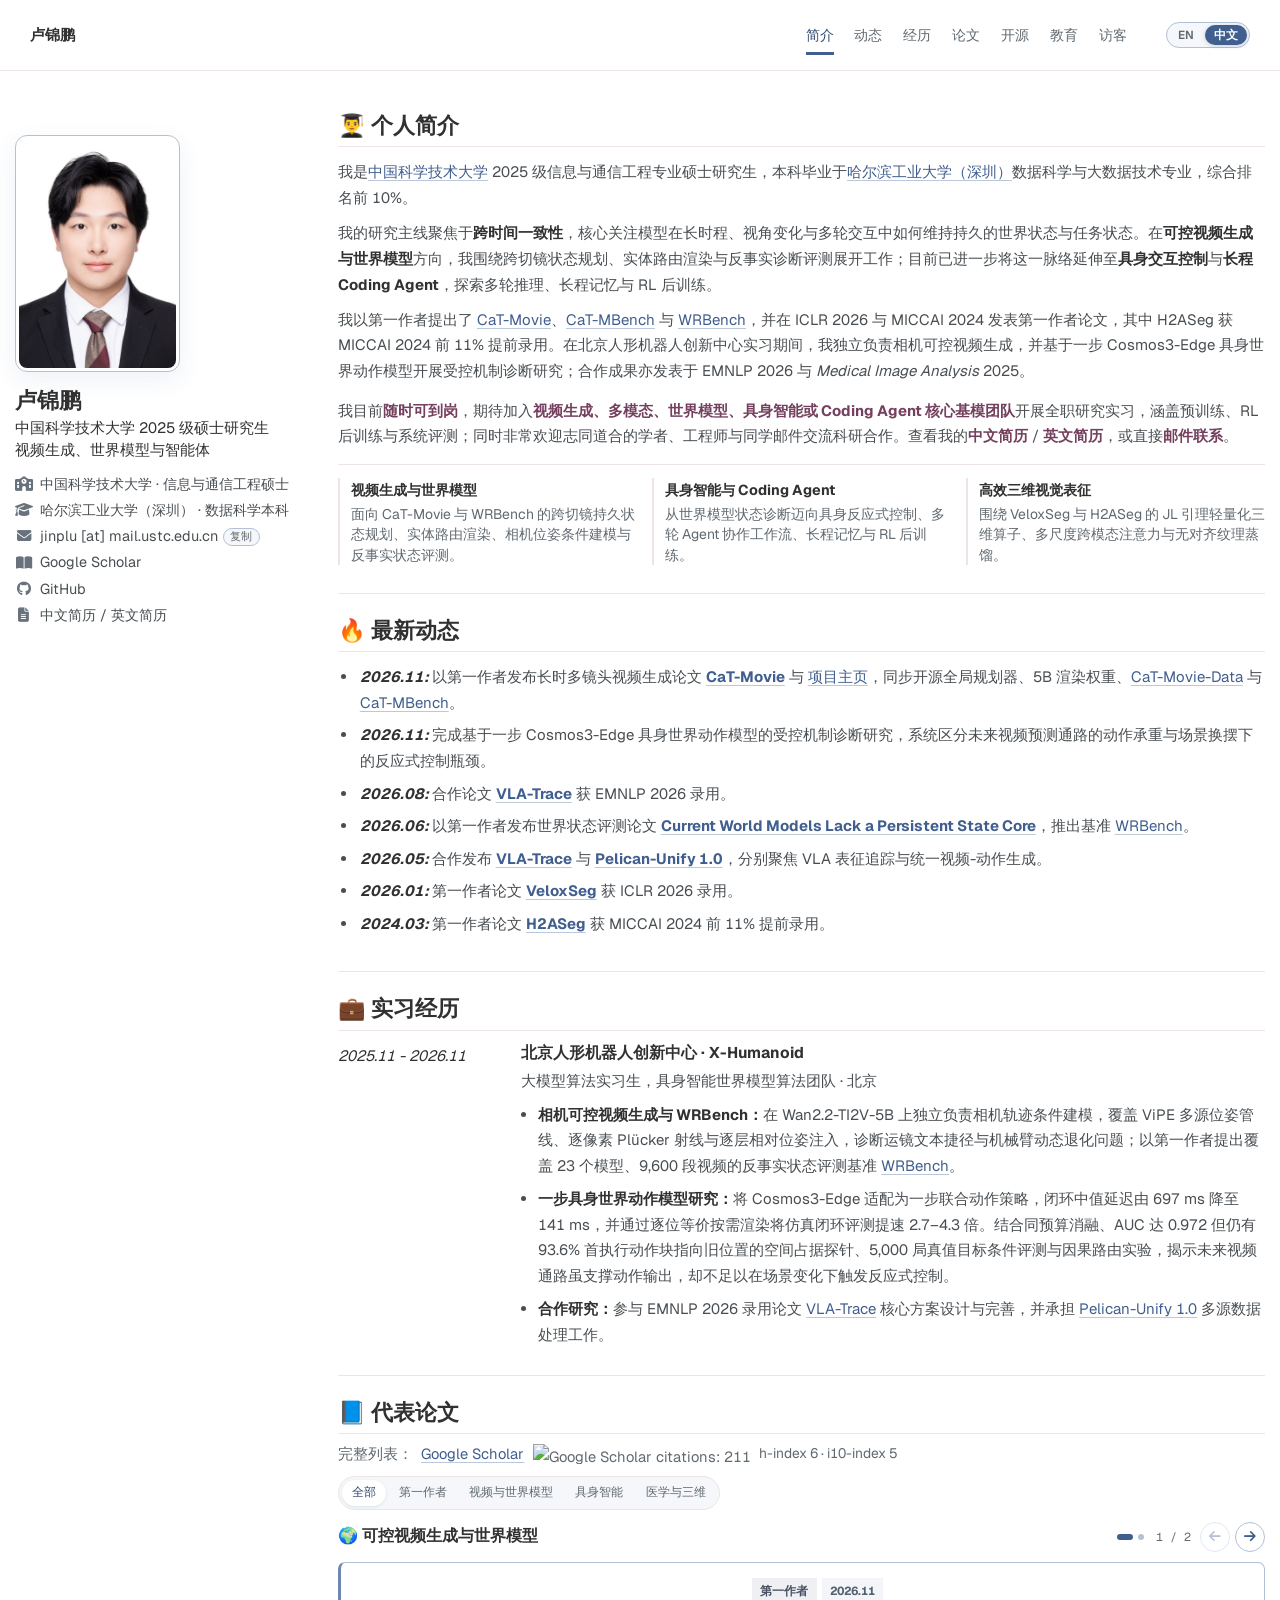
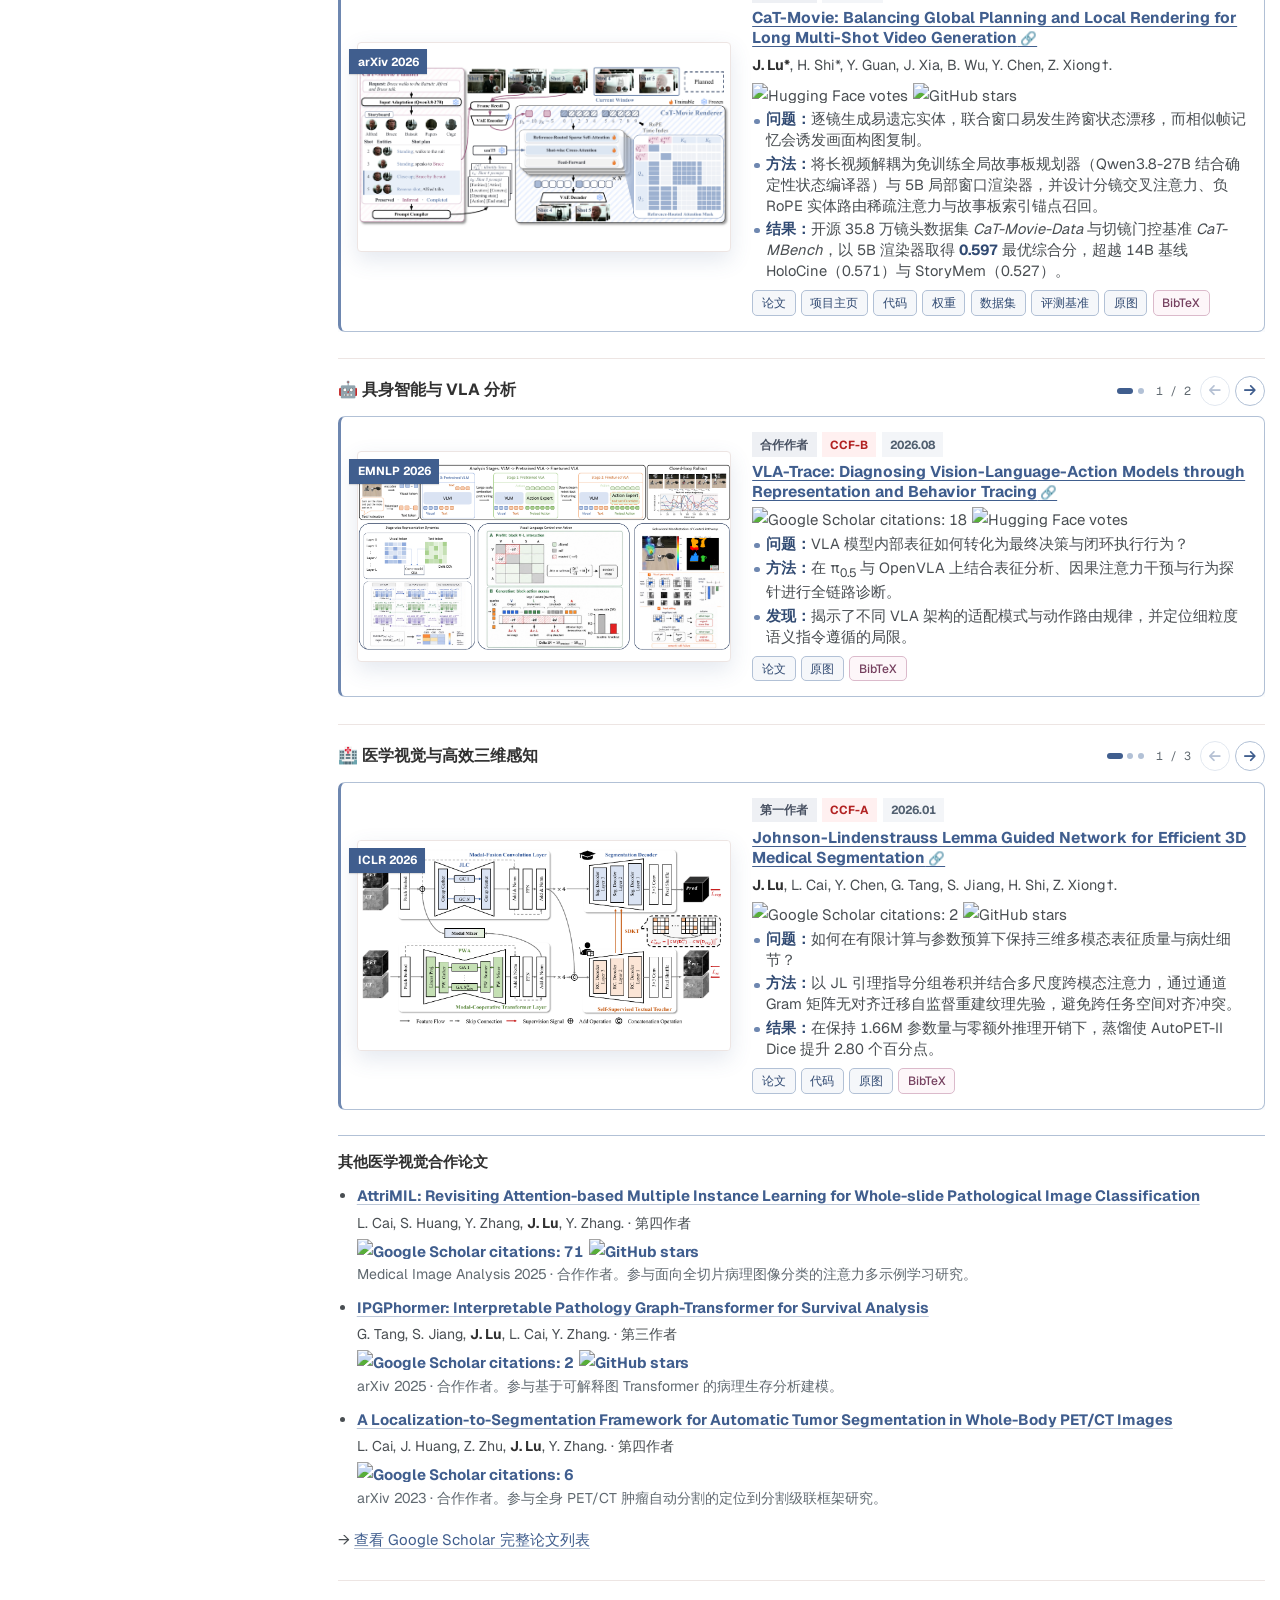
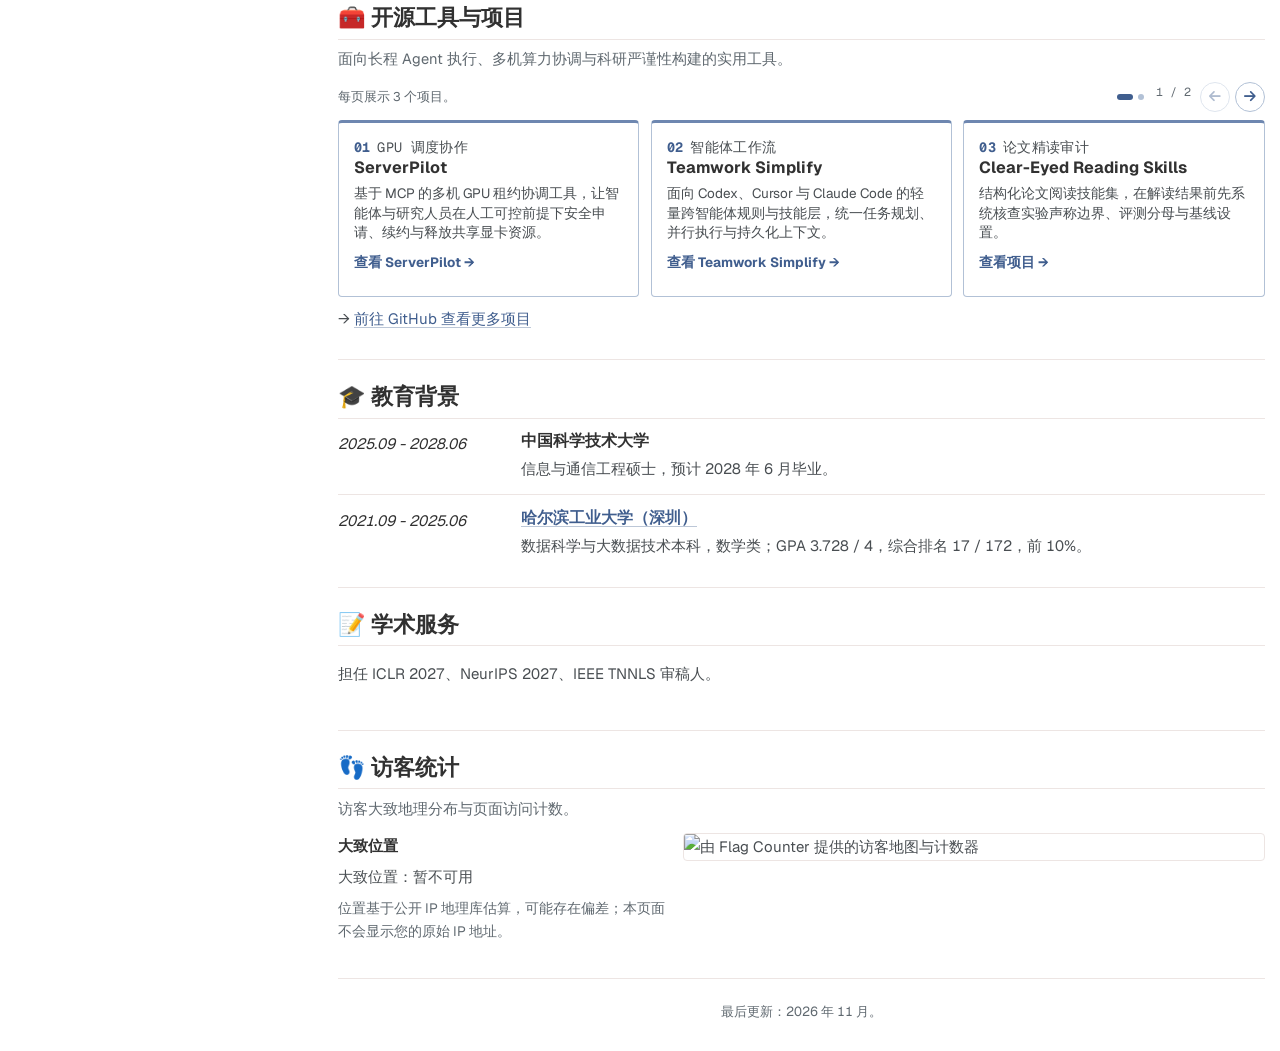
==== commit a2f764d9: "Update Scholar metrics" ====
--- a/zh.html
+++ b/zh.html
@@ -170,7 +170,7 @@
               <p class="citation-overview">
                 完整列表：<a href="https://scholar.google.com/citations?user=wnc_GPkAAAAJ&amp;hl=en" target="_blank" rel="noopener">Google Scholar</a>
                 <a class="metric-link" href="https://scholar.google.com/citations?user=wnc_GPkAAAAJ&amp;hl=en" target="_blank" rel="noopener">
-                  <img src="https://img.shields.io/badge/citations-207-blue?logo=google-scholar&amp;logoColor=white&amp;style=flat-square" alt="Google Scholar citations: 207">
+                  <img src="https://img.shields.io/badge/citations-211-blue?logo=google-scholar&amp;logoColor=white&amp;style=flat-square" alt="Google Scholar citations: 211">
                 </a>
                 <span class="citation-stats">h-index 6 · i10-index 5</span>
               </p>
@@ -263,7 +263,7 @@
                     <p class="authors"><strong>J. Lu</strong>, D. Zhu, H. Shi, L. Cai, G. Tang, Y. Chen, J. Cao, D. Tang, Y. Zhang, Y. Dai, X. Ju†.</p>
                     <div class="pub-metrics" aria-label="论文指标">
                       <a class="metric-link" href="https://scholar.google.com/citations?view_op=view_citation&amp;hl=en&amp;user=wnc_GPkAAAAJ&amp;pagesize=100&amp;citation_for_view=wnc_GPkAAAAJ:YsMSGLbcyi4C" target="_blank" rel="noopener">
-                        <img src="https://img.shields.io/badge/citations-18-blue?logo=google-scholar&amp;logoColor=white&amp;style=flat-square" alt="Google Scholar citations: 18">
+                        <img src="https://img.shields.io/badge/citations-22-blue?logo=google-scholar&amp;logoColor=white&amp;style=flat-square" alt="Google Scholar citations: 22">
                       </a>
                       <a class="metric-link" href="https://huggingface.co/papers/2606.20545" target="_blank" rel="noopener">
                         <img src="https://img.shields.io/badge/dynamic/json?style=flat-square&amp;label=HF%20votes&amp;query=upvotes&amp;url=https%3A%2F%2Fhuggingface.co%2Fapi%2Fpapers%2F2606.20545&amp;color=405e8e" alt="Hugging Face votes">
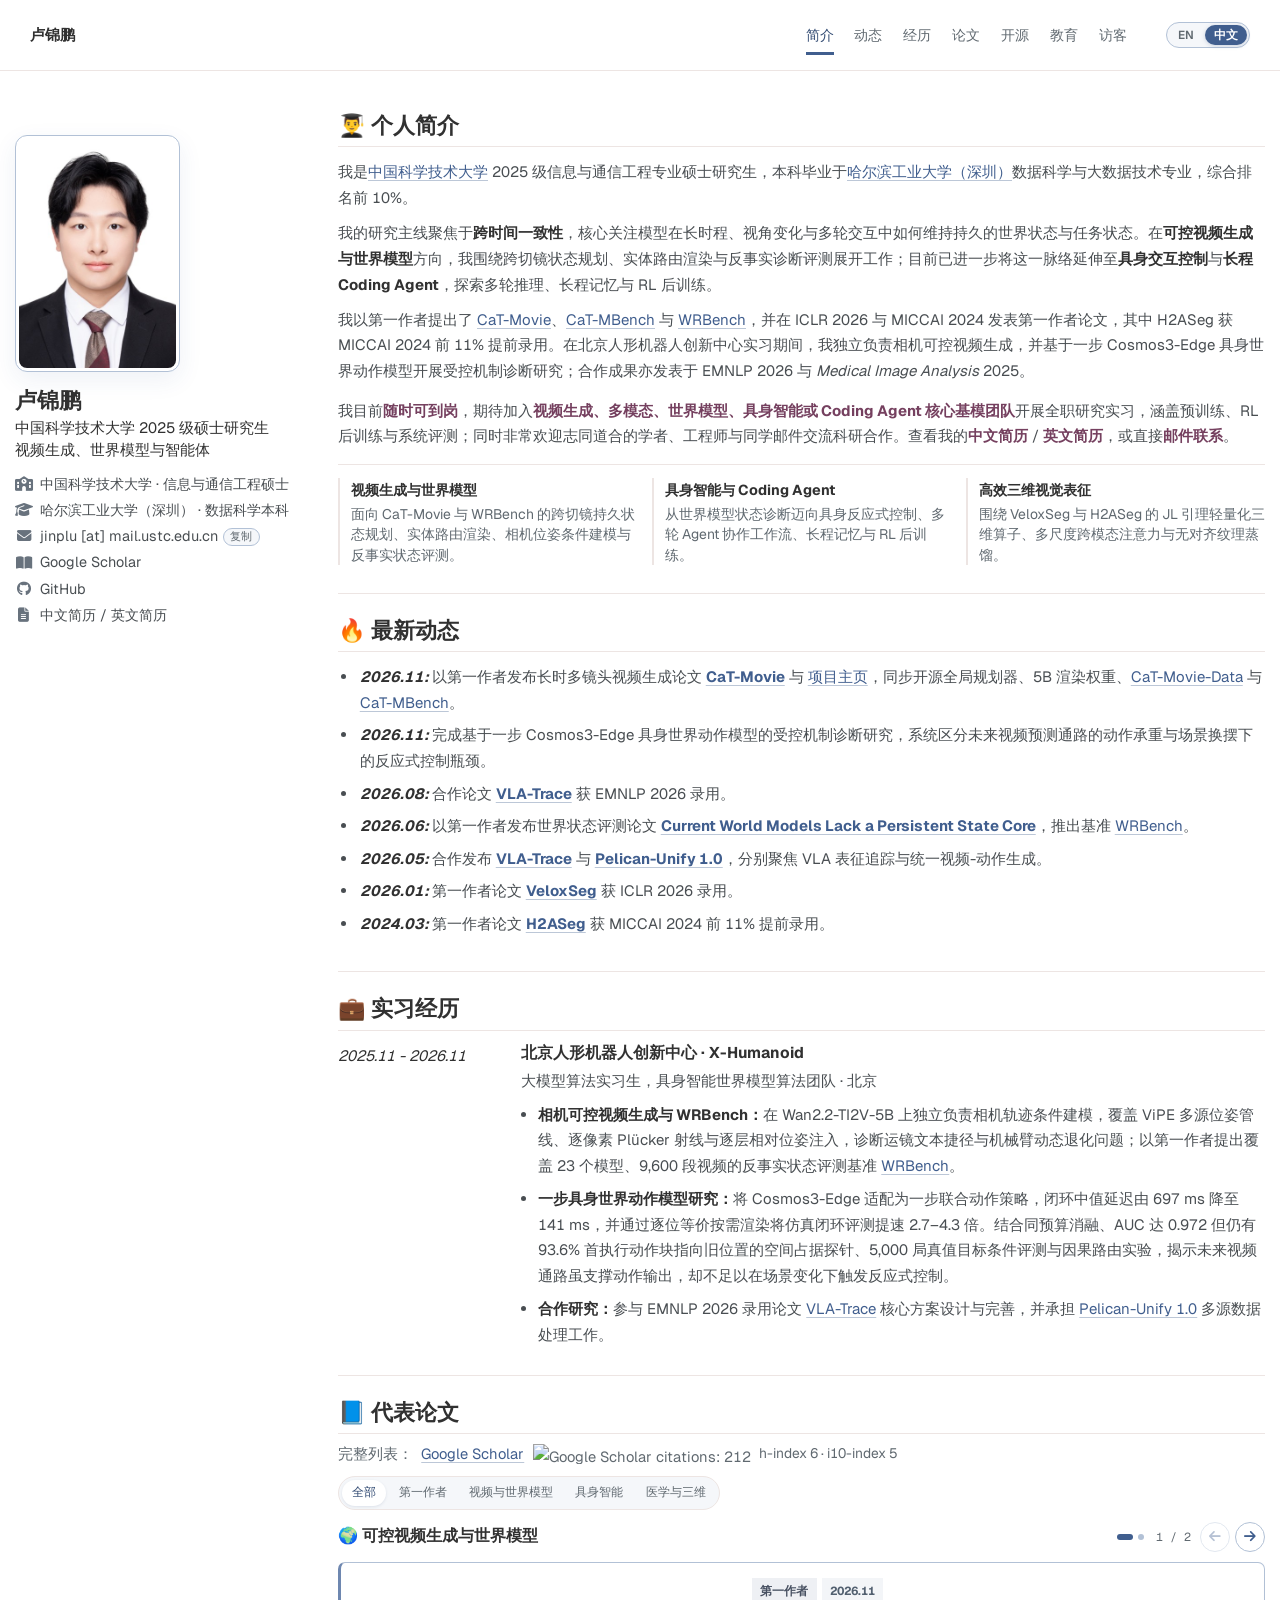
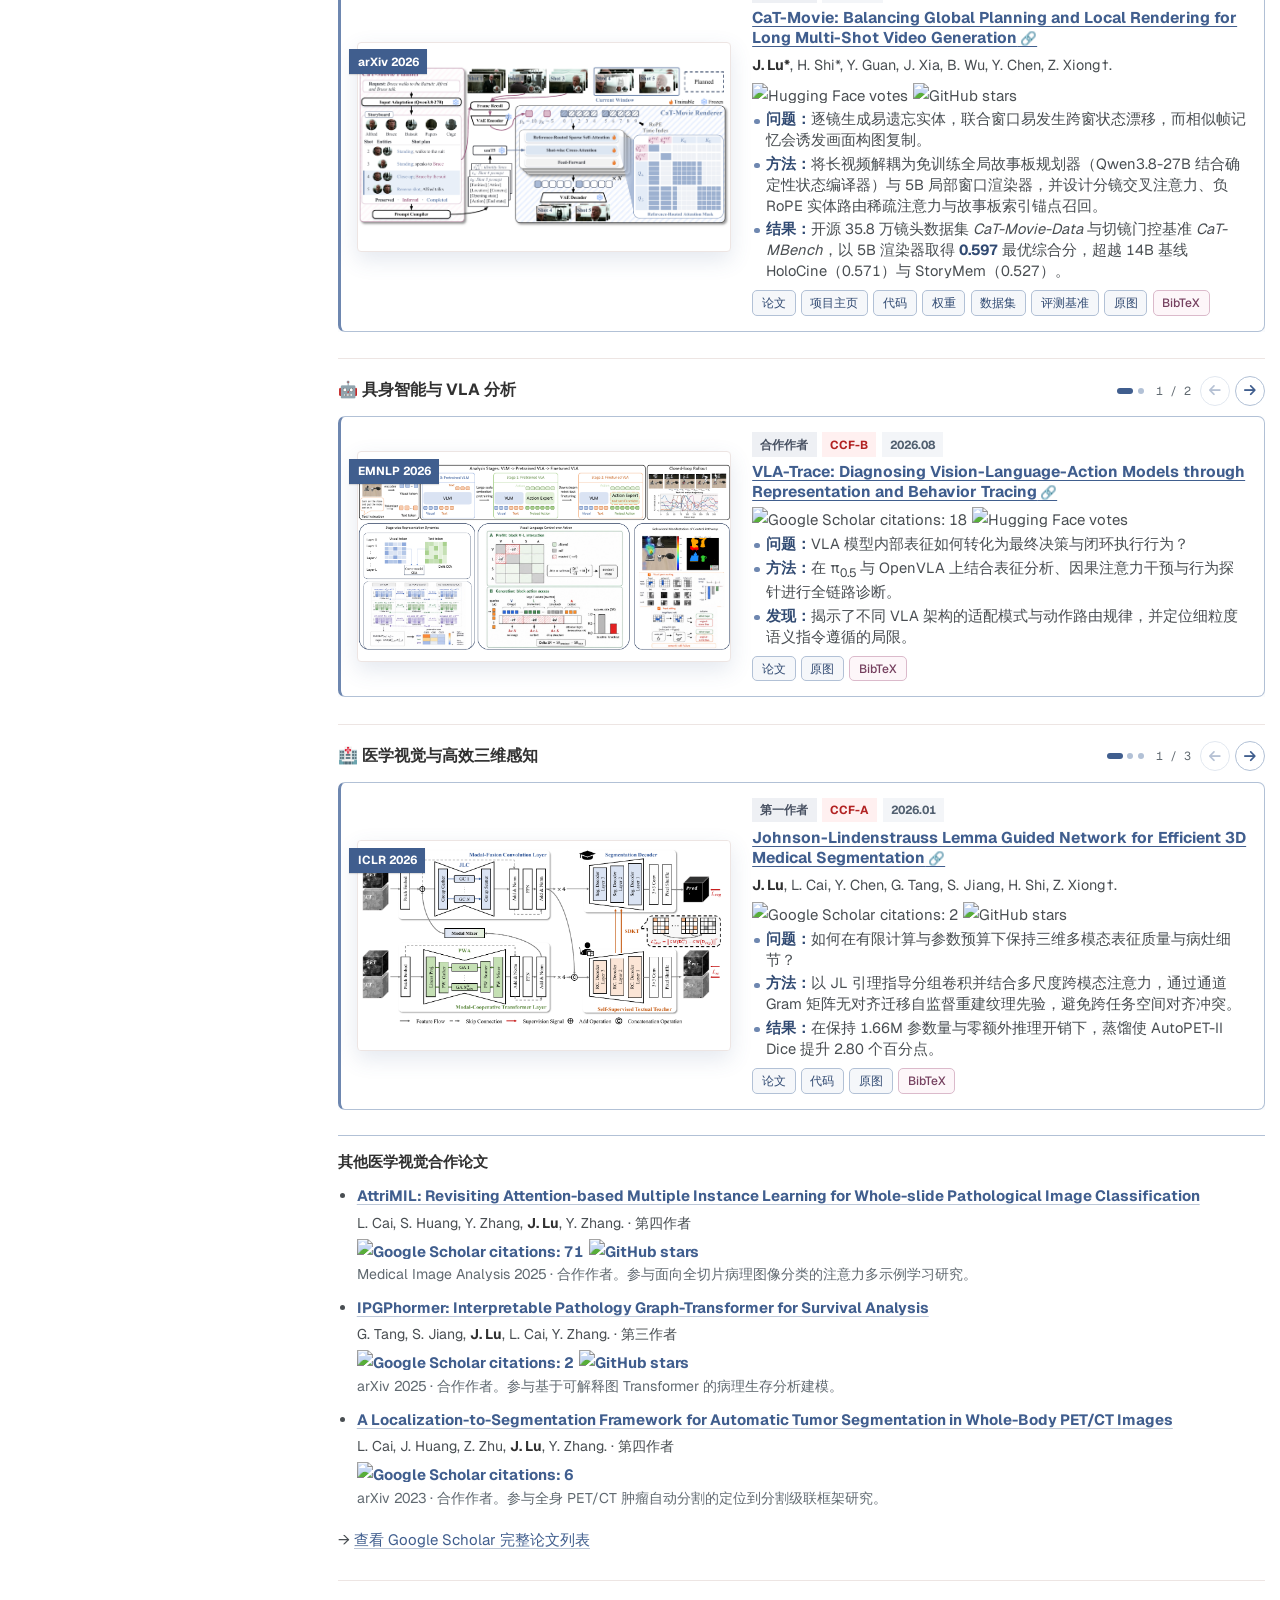
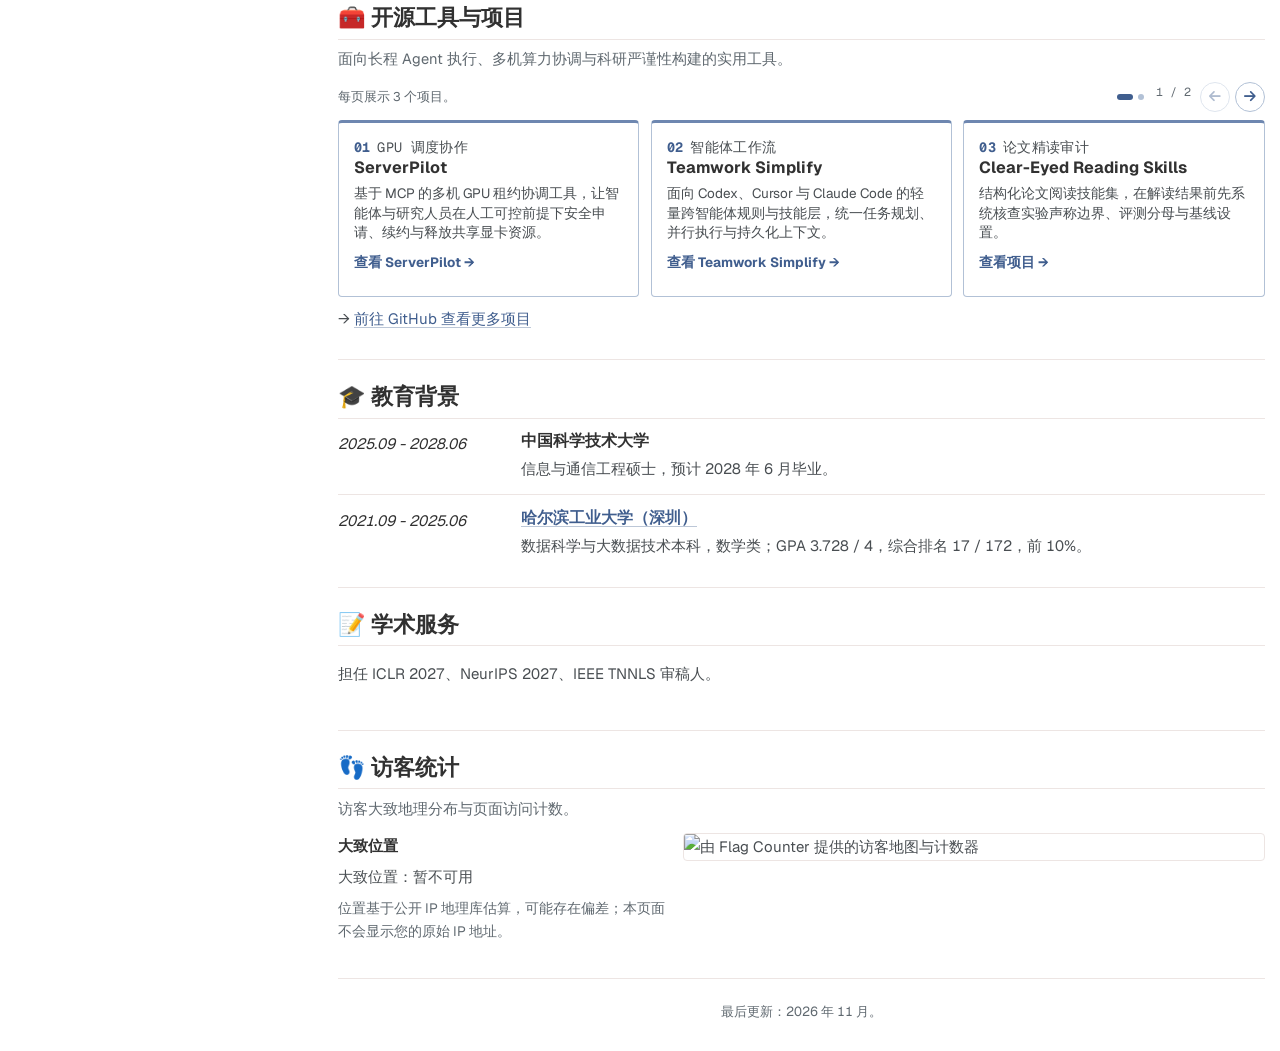
==== commit a8caa185: "Update Scholar metrics" ====
--- a/zh.html
+++ b/zh.html
@@ -170,7 +170,7 @@
               <p class="citation-overview">
                 完整列表：<a href="https://scholar.google.com/citations?user=wnc_GPkAAAAJ&amp;hl=en" target="_blank" rel="noopener">Google Scholar</a>
                 <a class="metric-link" href="https://scholar.google.com/citations?user=wnc_GPkAAAAJ&amp;hl=en" target="_blank" rel="noopener">
-                  <img src="https://img.shields.io/badge/citations-211-blue?logo=google-scholar&amp;logoColor=white&amp;style=flat-square" alt="Google Scholar citations: 211">
+                  <img src="https://img.shields.io/badge/citations-212-blue?logo=google-scholar&amp;logoColor=white&amp;style=flat-square" alt="Google Scholar citations: 212">
                 </a>
                 <span class="citation-stats">h-index 6 · i10-index 5</span>
               </p>
@@ -263,7 +263,7 @@
                     <p class="authors"><strong>J. Lu</strong>, D. Zhu, H. Shi, L. Cai, G. Tang, Y. Chen, J. Cao, D. Tang, Y. Zhang, Y. Dai, X. Ju†.</p>
                     <div class="pub-metrics" aria-label="论文指标">
                       <a class="metric-link" href="https://scholar.google.com/citations?view_op=view_citation&amp;hl=en&amp;user=wnc_GPkAAAAJ&amp;pagesize=100&amp;citation_for_view=wnc_GPkAAAAJ:YsMSGLbcyi4C" target="_blank" rel="noopener">
-                        <img src="https://img.shields.io/badge/citations-22-blue?logo=google-scholar&amp;logoColor=white&amp;style=flat-square" alt="Google Scholar citations: 22">
+                        <img src="https://img.shields.io/badge/citations-23-blue?logo=google-scholar&amp;logoColor=white&amp;style=flat-square" alt="Google Scholar citations: 23">
                       </a>
                       <a class="metric-link" href="https://huggingface.co/papers/2606.20545" target="_blank" rel="noopener">
                         <img src="https://img.shields.io/badge/dynamic/json?style=flat-square&amp;label=HF%20votes&amp;query=upvotes&amp;url=https%3A%2F%2Fhuggingface.co%2Fapi%2Fpapers%2F2606.20545&amp;color=405e8e" alt="Hugging Face votes">
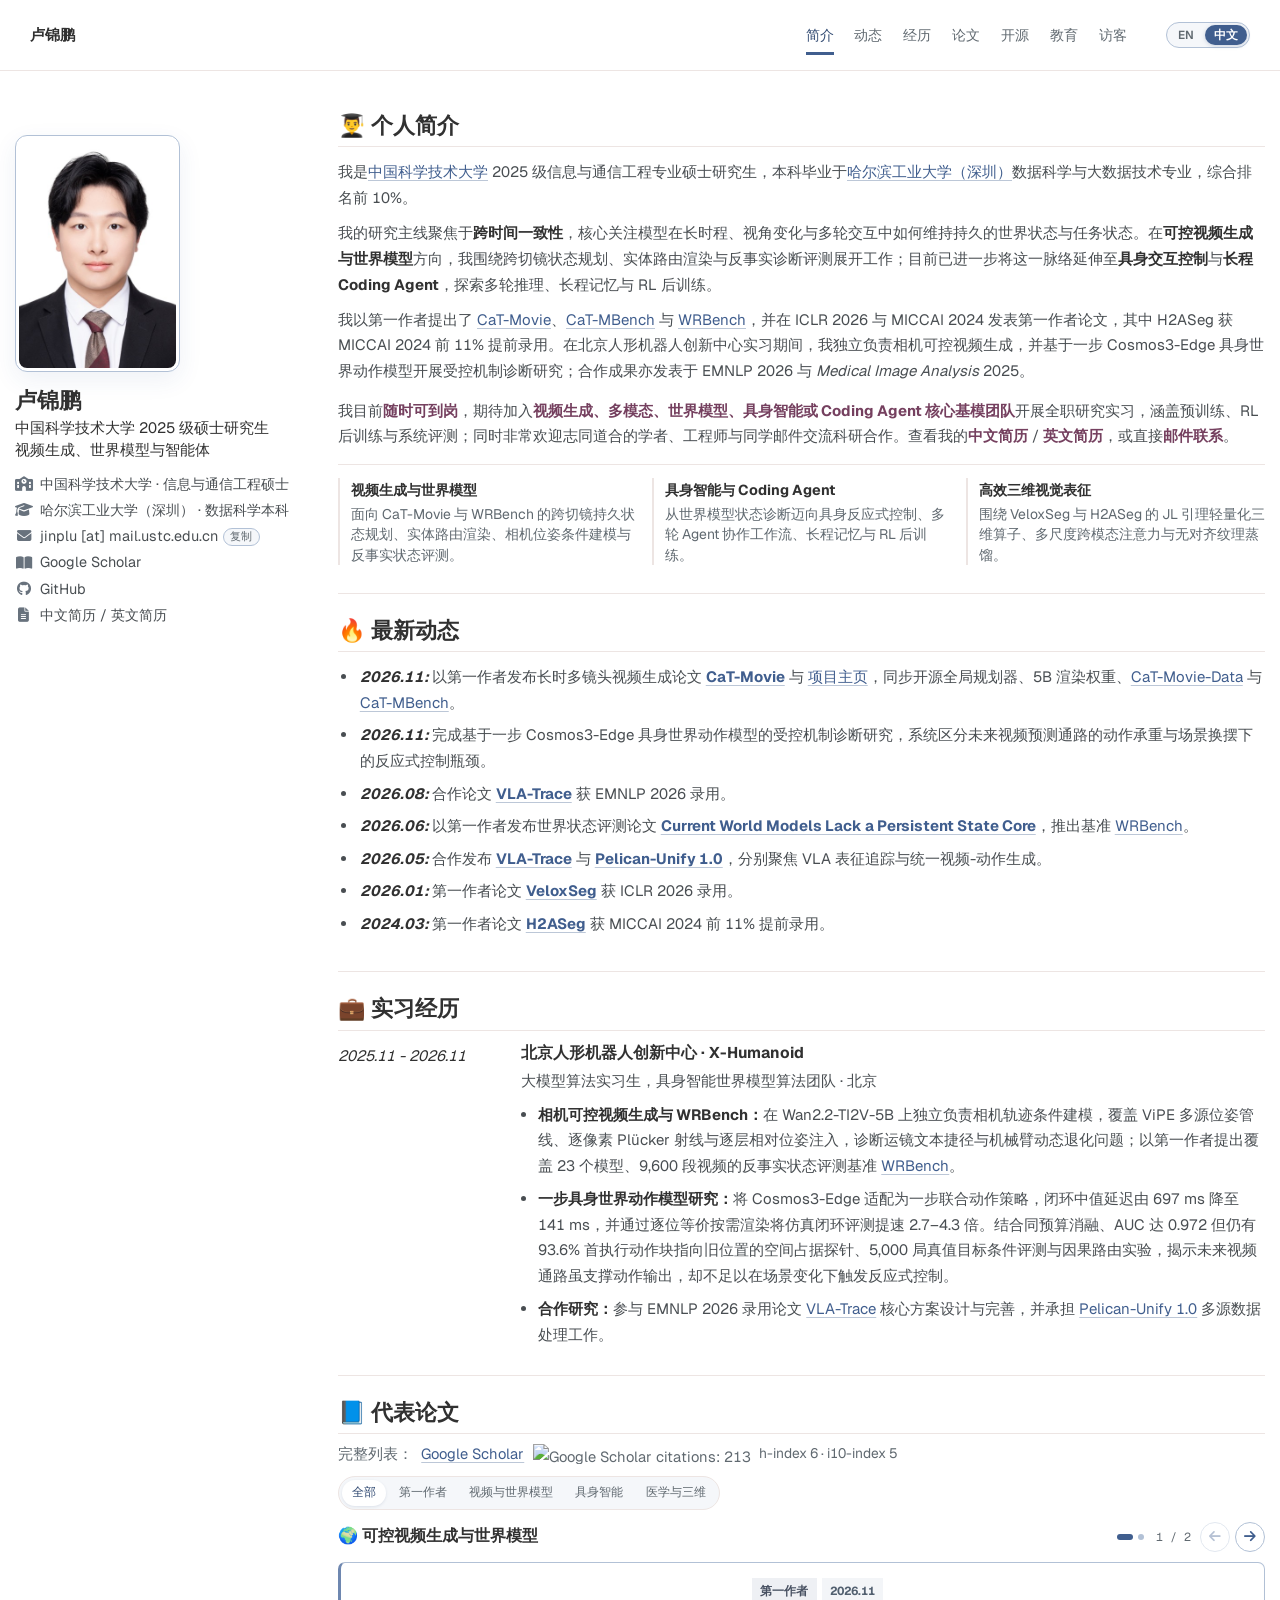
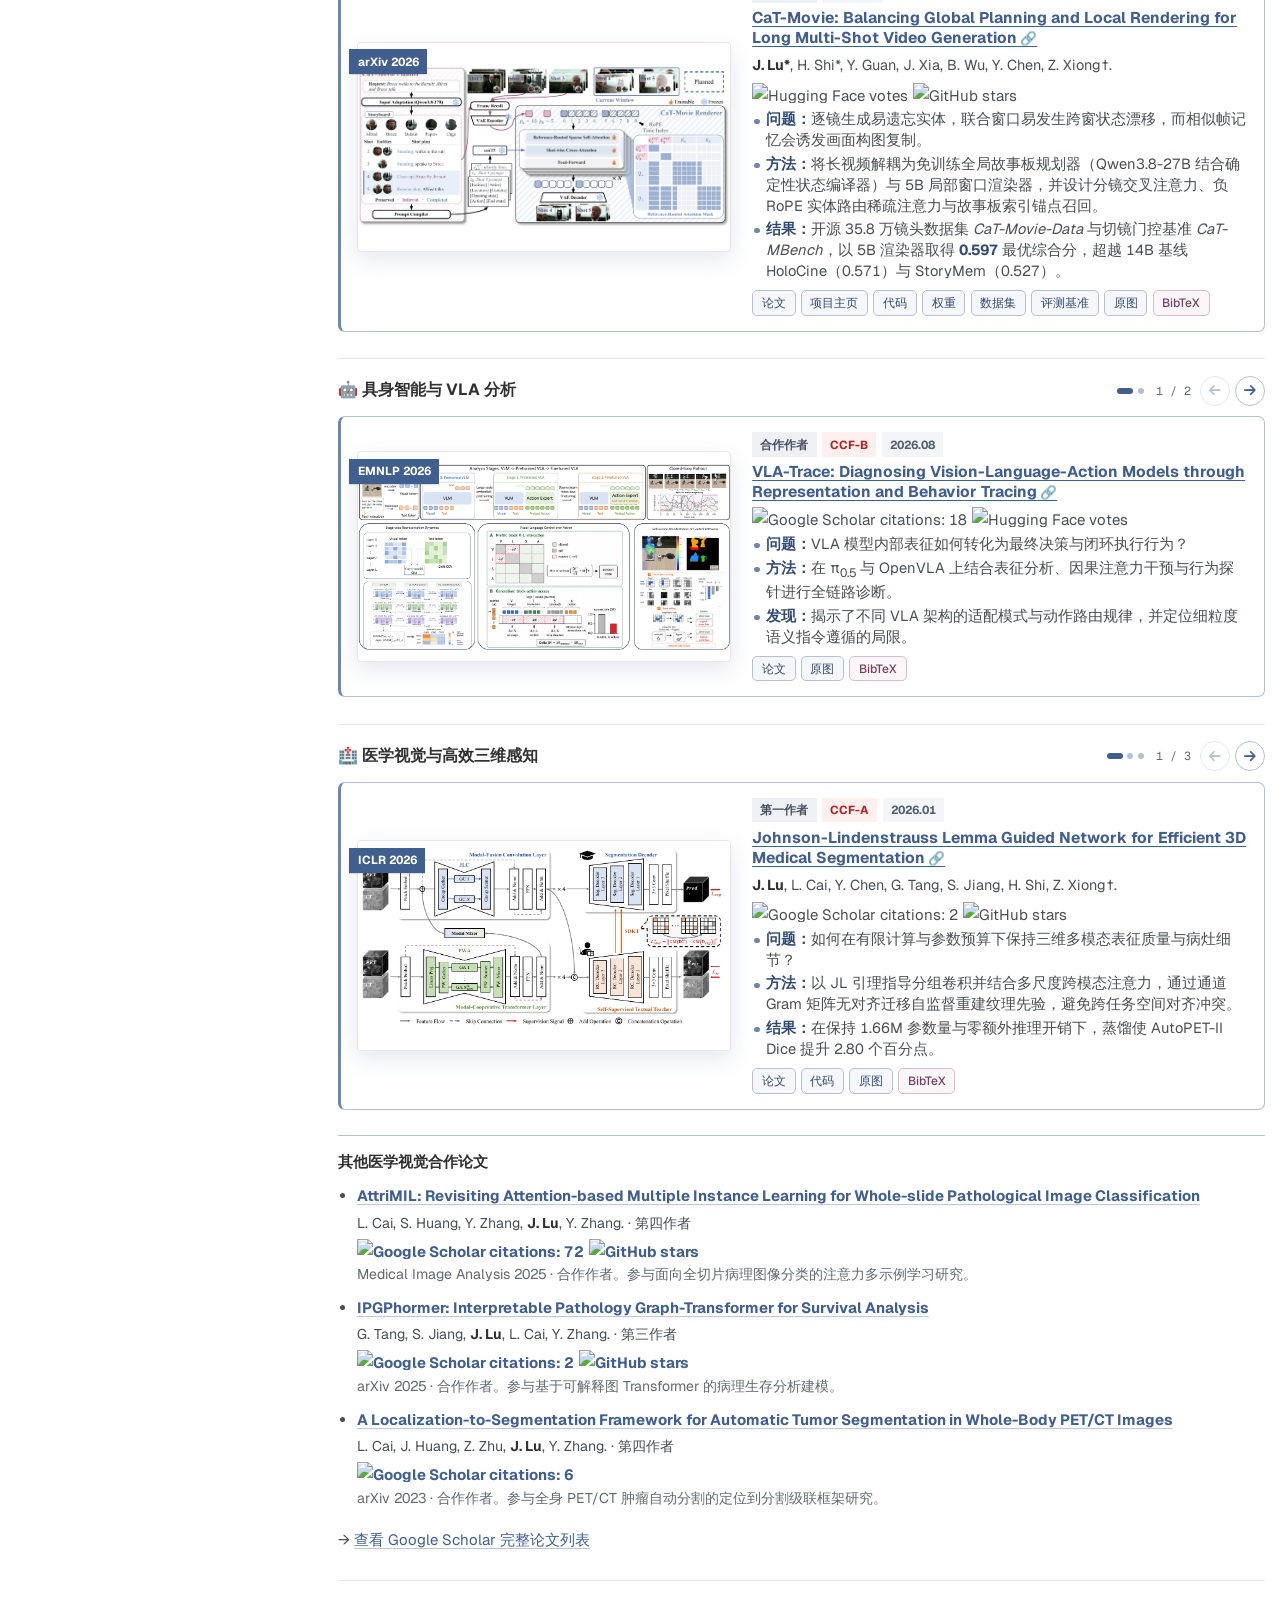
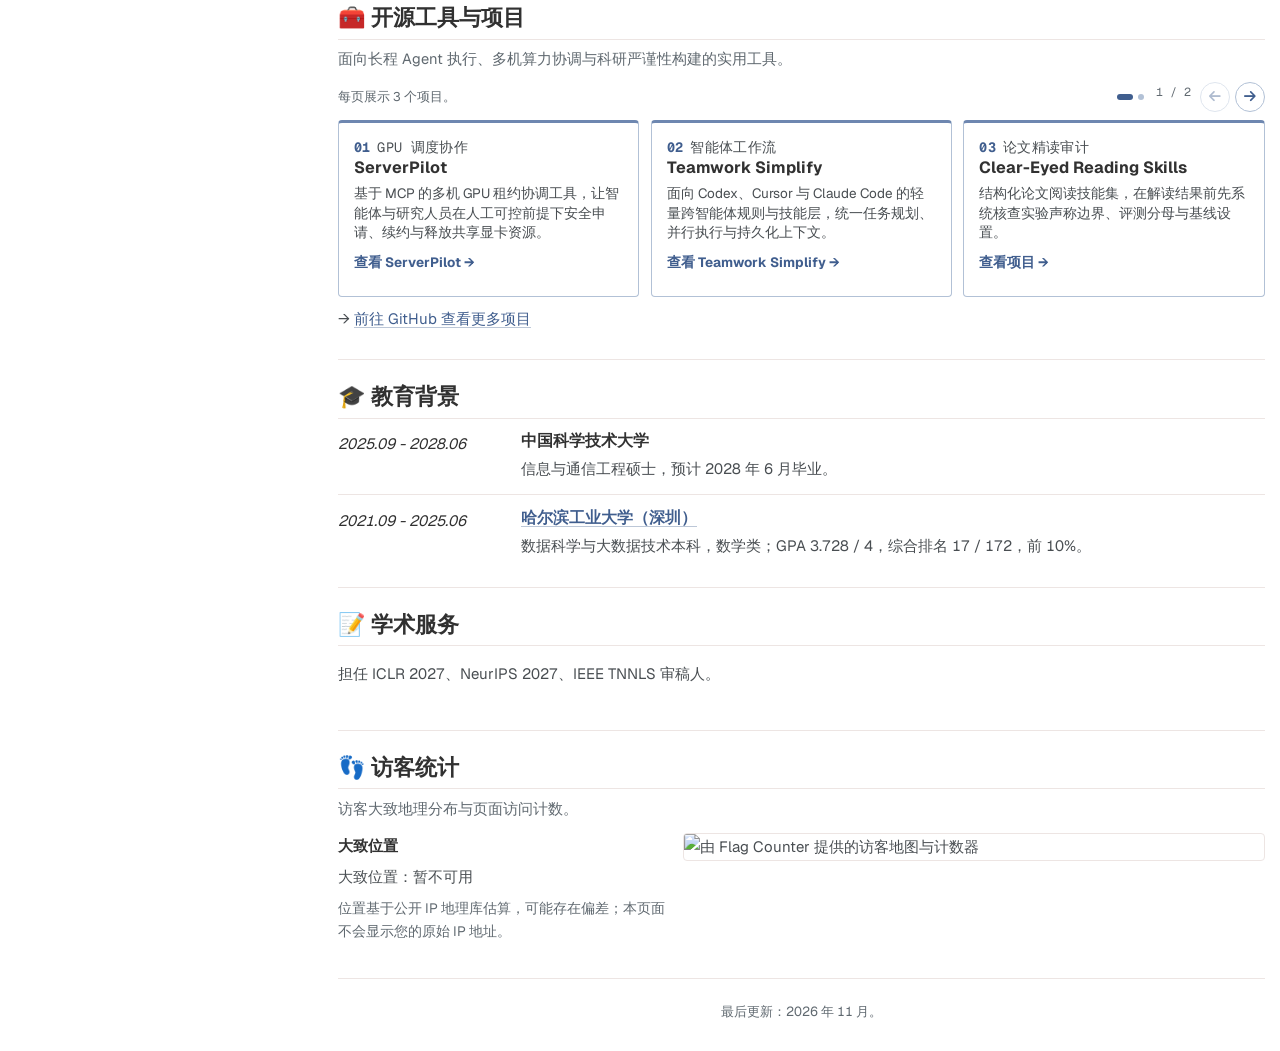
==== commit e0794f0e: "Update Scholar metrics" ====
--- a/zh.html
+++ b/zh.html
@@ -170,7 +170,7 @@
               <p class="citation-overview">
                 完整列表：<a href="https://scholar.google.com/citations?user=wnc_GPkAAAAJ&amp;hl=en" target="_blank" rel="noopener">Google Scholar</a>
                 <a class="metric-link" href="https://scholar.google.com/citations?user=wnc_GPkAAAAJ&amp;hl=en" target="_blank" rel="noopener">
-                  <img src="https://img.shields.io/badge/citations-212-blue?logo=google-scholar&amp;logoColor=white&amp;style=flat-square" alt="Google Scholar citations: 212">
+                  <img src="https://img.shields.io/badge/citations-213-blue?logo=google-scholar&amp;logoColor=white&amp;style=flat-square" alt="Google Scholar citations: 213">
                 </a>
                 <span class="citation-stats">h-index 6 · i10-index 5</span>
               </p>
@@ -571,7 +571,7 @@
                     <span class="additional-authors">L. Cai, S. Huang, Y. Zhang, <strong>J. Lu</strong>, Y. Zhang. · 第四作者</span>
                     <div class="pub-metrics" aria-label="论文指标">
                       <a class="metric-link" href="https://scholar.google.com/citations?view_op=view_citation&amp;hl=en&amp;user=wnc_GPkAAAAJ&amp;pagesize=100&amp;citation_for_view=wnc_GPkAAAAJ:d1gkVwhDpl0C" target="_blank" rel="noopener">
-                        <img src="https://img.shields.io/badge/citations-71-blue?logo=google-scholar&amp;logoColor=white&amp;style=flat-square" alt="Google Scholar citations: 71">
+                        <img src="https://img.shields.io/badge/citations-72-blue?logo=google-scholar&amp;logoColor=white&amp;style=flat-square" alt="Google Scholar citations: 72">
                       </a>
                       <a class="metric-link" href="https://github.com/MedCAI/AttriMIL" target="_blank" rel="noopener">
                         <img src="https://img.shields.io/github/stars/MedCAI/AttriMIL?style=flat-square&amp;label=Stars&amp;color=405e8e" alt="GitHub stars">
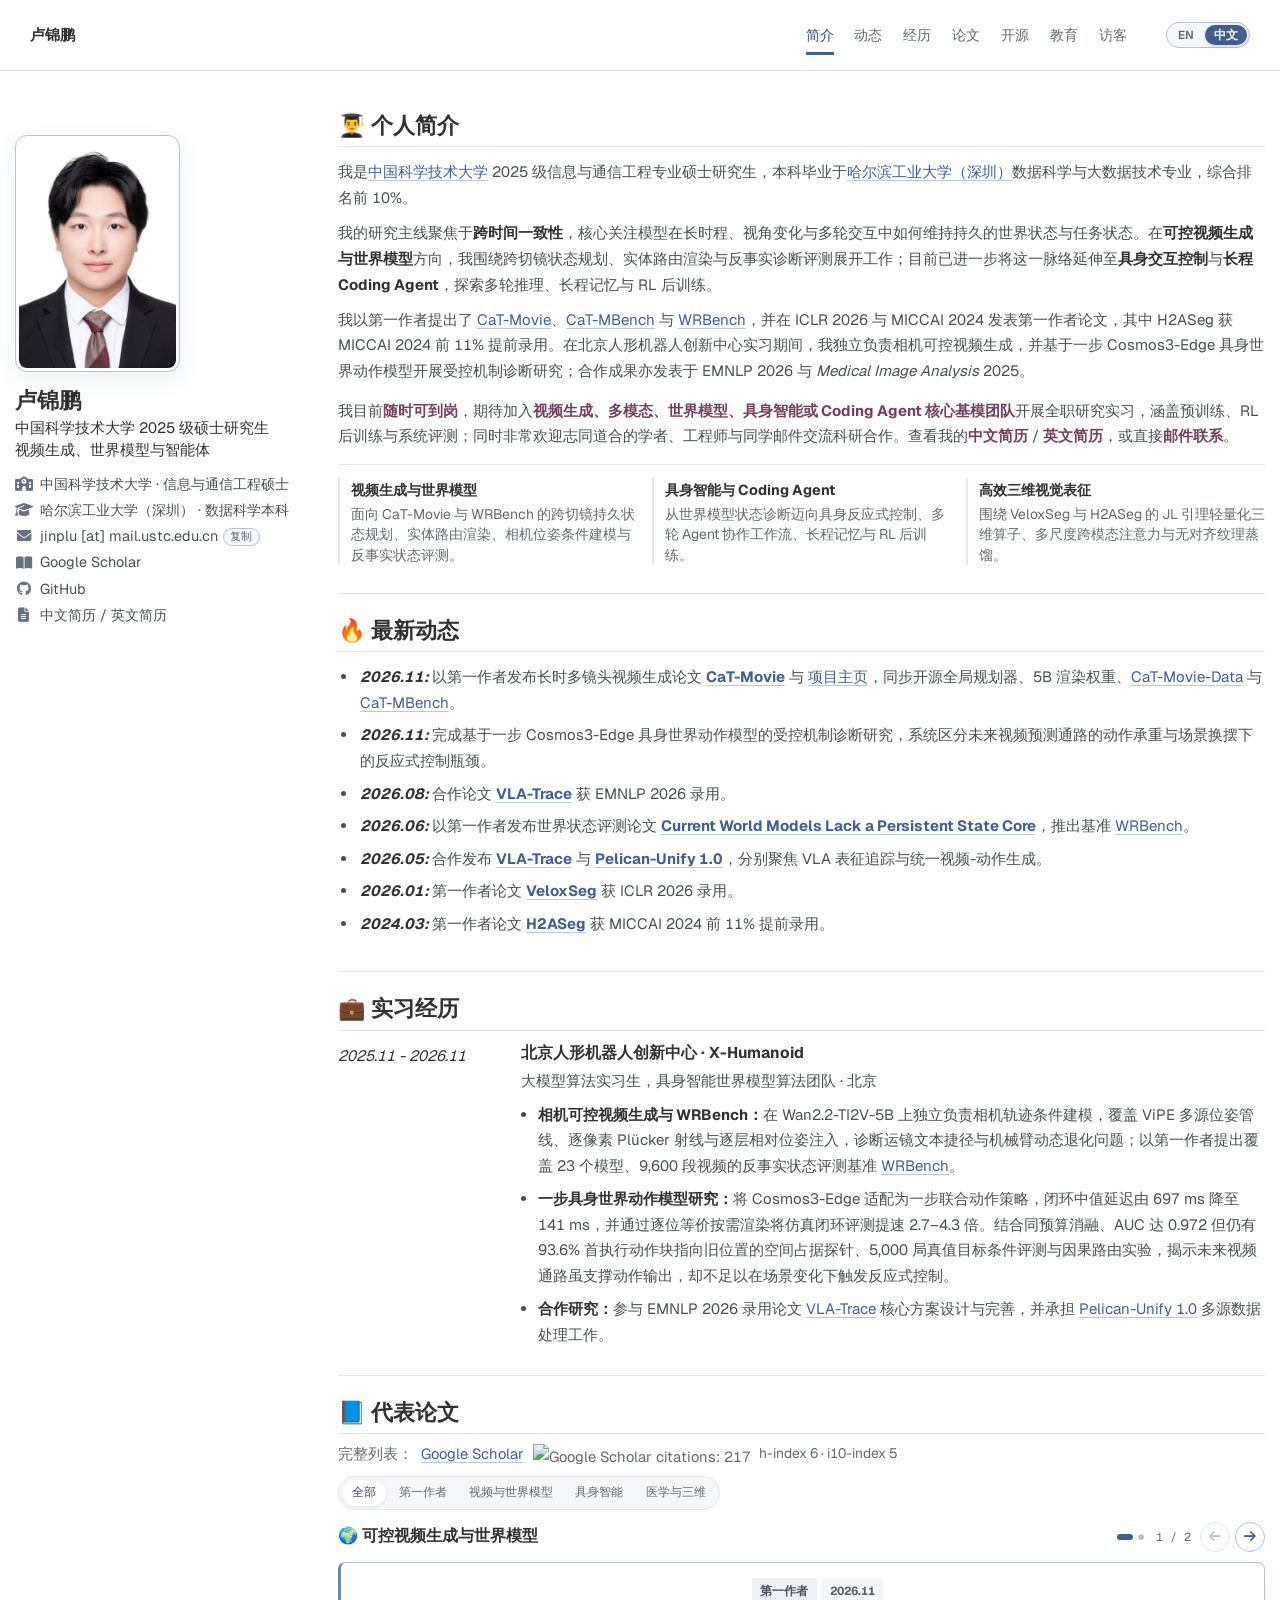
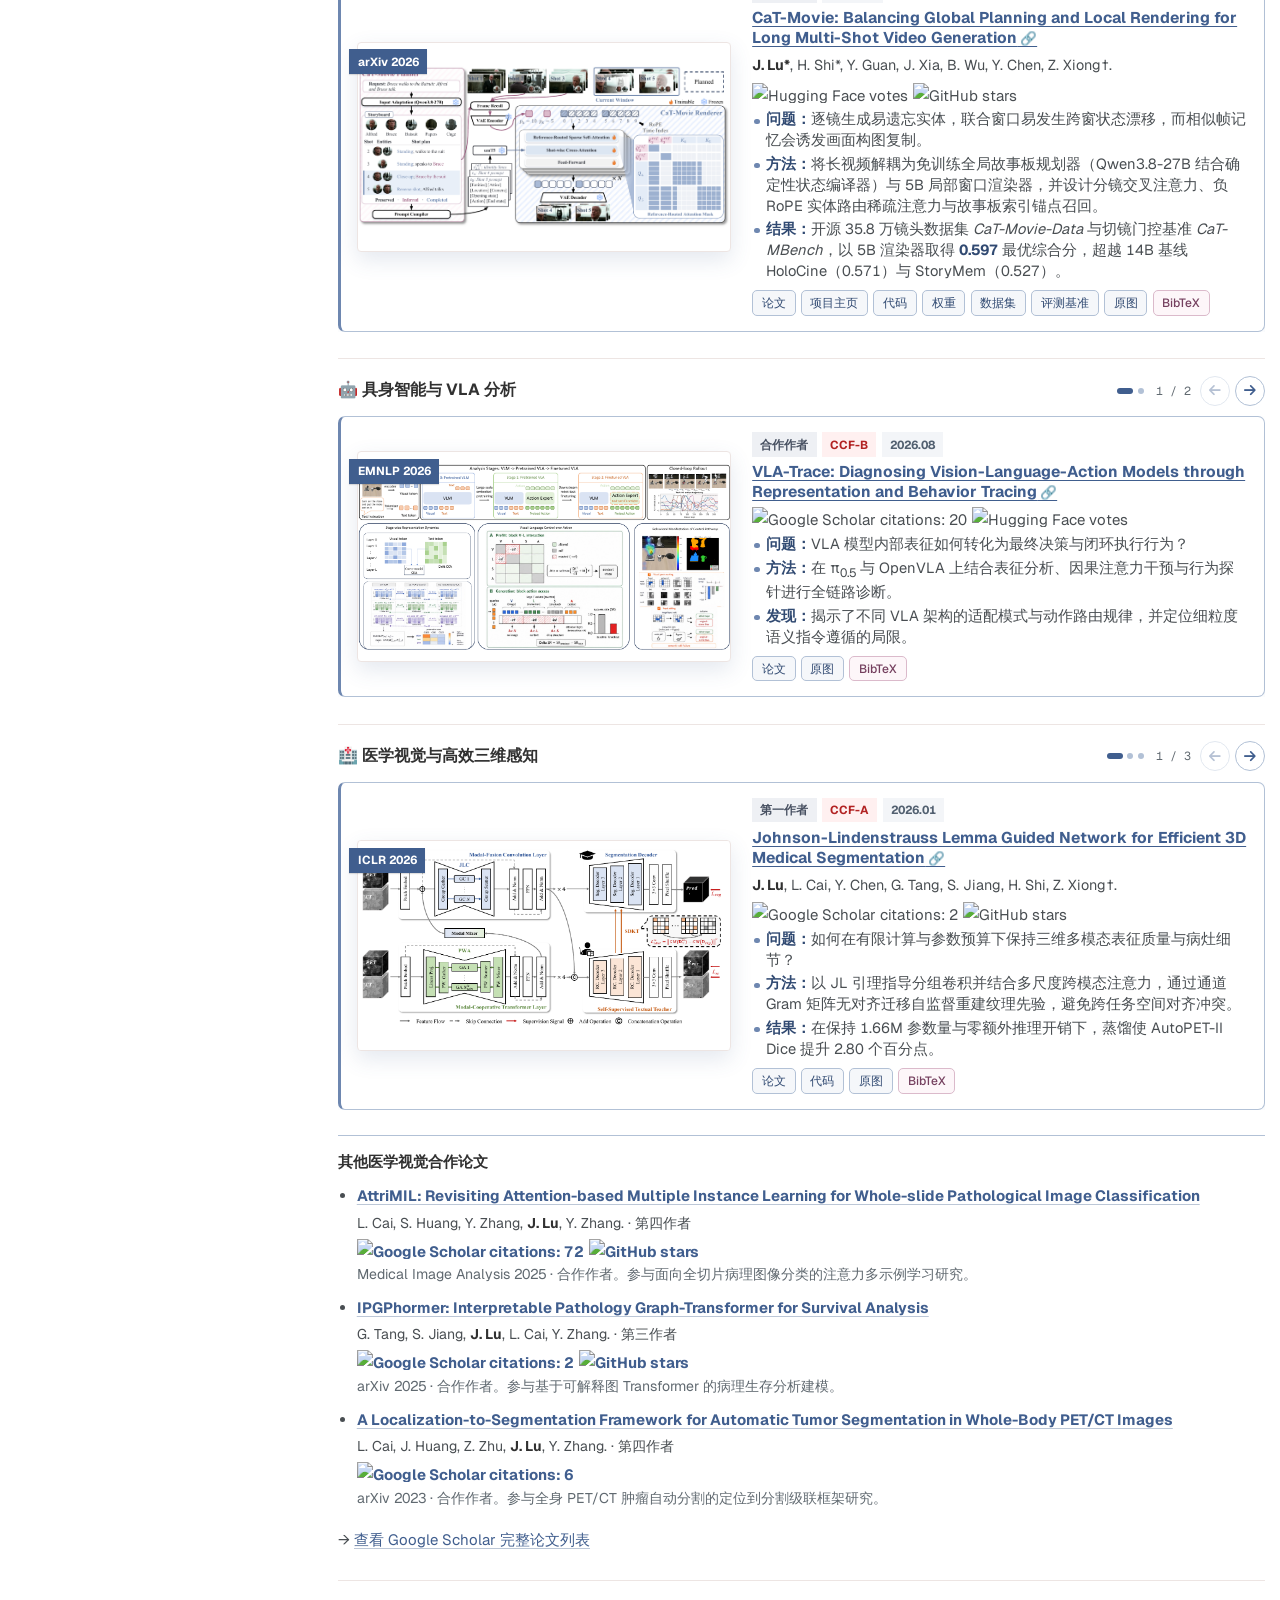
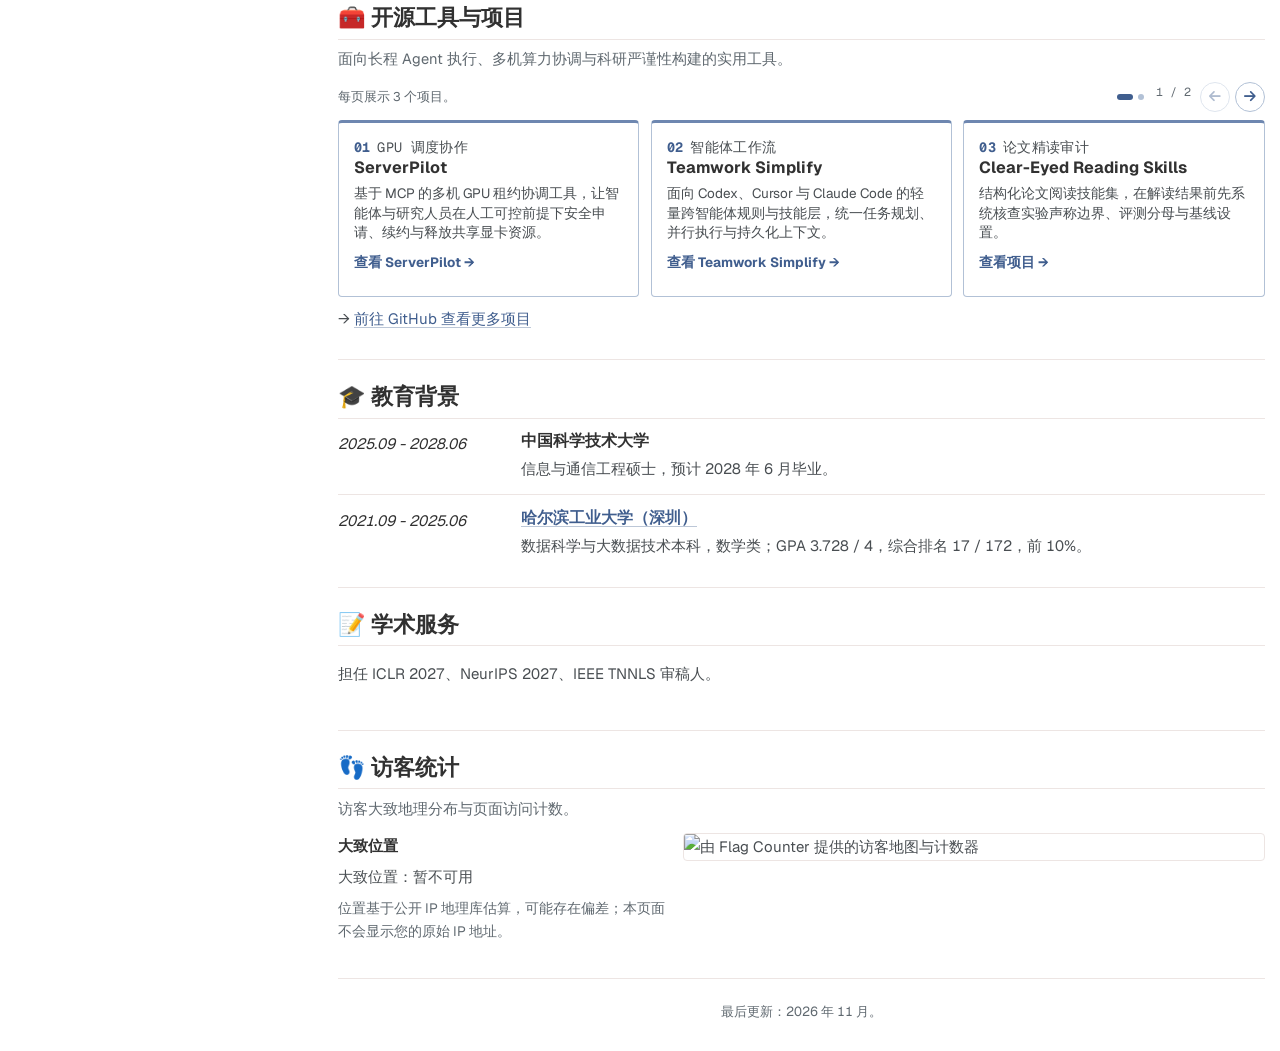
==== commit 519e9710: "Update Scholar metrics" ====
--- a/zh.html
+++ b/zh.html
@@ -170,7 +170,7 @@
               <p class="citation-overview">
                 完整列表：<a href="https://scholar.google.com/citations?user=wnc_GPkAAAAJ&amp;hl=en" target="_blank" rel="noopener">Google Scholar</a>
                 <a class="metric-link" href="https://scholar.google.com/citations?user=wnc_GPkAAAAJ&amp;hl=en" target="_blank" rel="noopener">
-                  <img src="https://img.shields.io/badge/citations-213-blue?logo=google-scholar&amp;logoColor=white&amp;style=flat-square" alt="Google Scholar citations: 213">
+                  <img src="https://img.shields.io/badge/citations-217-blue?logo=google-scholar&amp;logoColor=white&amp;style=flat-square" alt="Google Scholar citations: 217">
                 </a>
                 <span class="citation-stats">h-index 6 · i10-index 5</span>
               </p>
@@ -263,7 +263,7 @@
                     <p class="authors"><strong>J. Lu</strong>, D. Zhu, H. Shi, L. Cai, G. Tang, Y. Chen, J. Cao, D. Tang, Y. Zhang, Y. Dai, X. Ju†.</p>
                     <div class="pub-metrics" aria-label="论文指标">
                       <a class="metric-link" href="https://scholar.google.com/citations?view_op=view_citation&amp;hl=en&amp;user=wnc_GPkAAAAJ&amp;pagesize=100&amp;citation_for_view=wnc_GPkAAAAJ:YsMSGLbcyi4C" target="_blank" rel="noopener">
-                        <img src="https://img.shields.io/badge/citations-23-blue?logo=google-scholar&amp;logoColor=white&amp;style=flat-square" alt="Google Scholar citations: 23">
+                        <img src="https://img.shields.io/badge/citations-25-blue?logo=google-scholar&amp;logoColor=white&amp;style=flat-square" alt="Google Scholar citations: 25">
                       </a>
                       <a class="metric-link" href="https://huggingface.co/papers/2606.20545" target="_blank" rel="noopener">
                         <img src="https://img.shields.io/badge/dynamic/json?style=flat-square&amp;label=HF%20votes&amp;query=upvotes&amp;url=https%3A%2F%2Fhuggingface.co%2Fapi%2Fpapers%2F2606.20545&amp;color=405e8e" alt="Hugging Face votes">
@@ -331,7 +331,7 @@
                     <h3><a href="https://arxiv.org/abs/2605.30117" target="_blank" rel="noopener">VLA-Trace: Diagnosing Vision-Language-Action Models through Representation and Behavior Tracing</a></h3>
                     <div class="pub-metrics" aria-label="论文指标">
                       <a class="metric-link" href="https://scholar.google.com/citations?view_op=view_citation&amp;hl=en&amp;user=wnc_GPkAAAAJ&amp;pagesize=100&amp;citation_for_view=wnc_GPkAAAAJ:W7OEmFMy1HYC" target="_blank" rel="noopener">
-                        <img src="https://img.shields.io/badge/citations-18-blue?logo=google-scholar&amp;logoColor=white&amp;style=flat-square" alt="Google Scholar citations: 18">
+                        <img src="https://img.shields.io/badge/citations-20-blue?logo=google-scholar&amp;logoColor=white&amp;style=flat-square" alt="Google Scholar citations: 20">
                       </a>
                       <a class="metric-link" href="https://huggingface.co/papers/2605.30117" target="_blank" rel="noopener">
                         <img src="https://img.shields.io/badge/dynamic/json?style=flat-square&amp;label=HF%20votes&amp;query=upvotes&amp;url=https%3A%2F%2Fhuggingface.co%2Fapi%2Fpapers%2F2605.30117&amp;color=405e8e" alt="Hugging Face votes">
